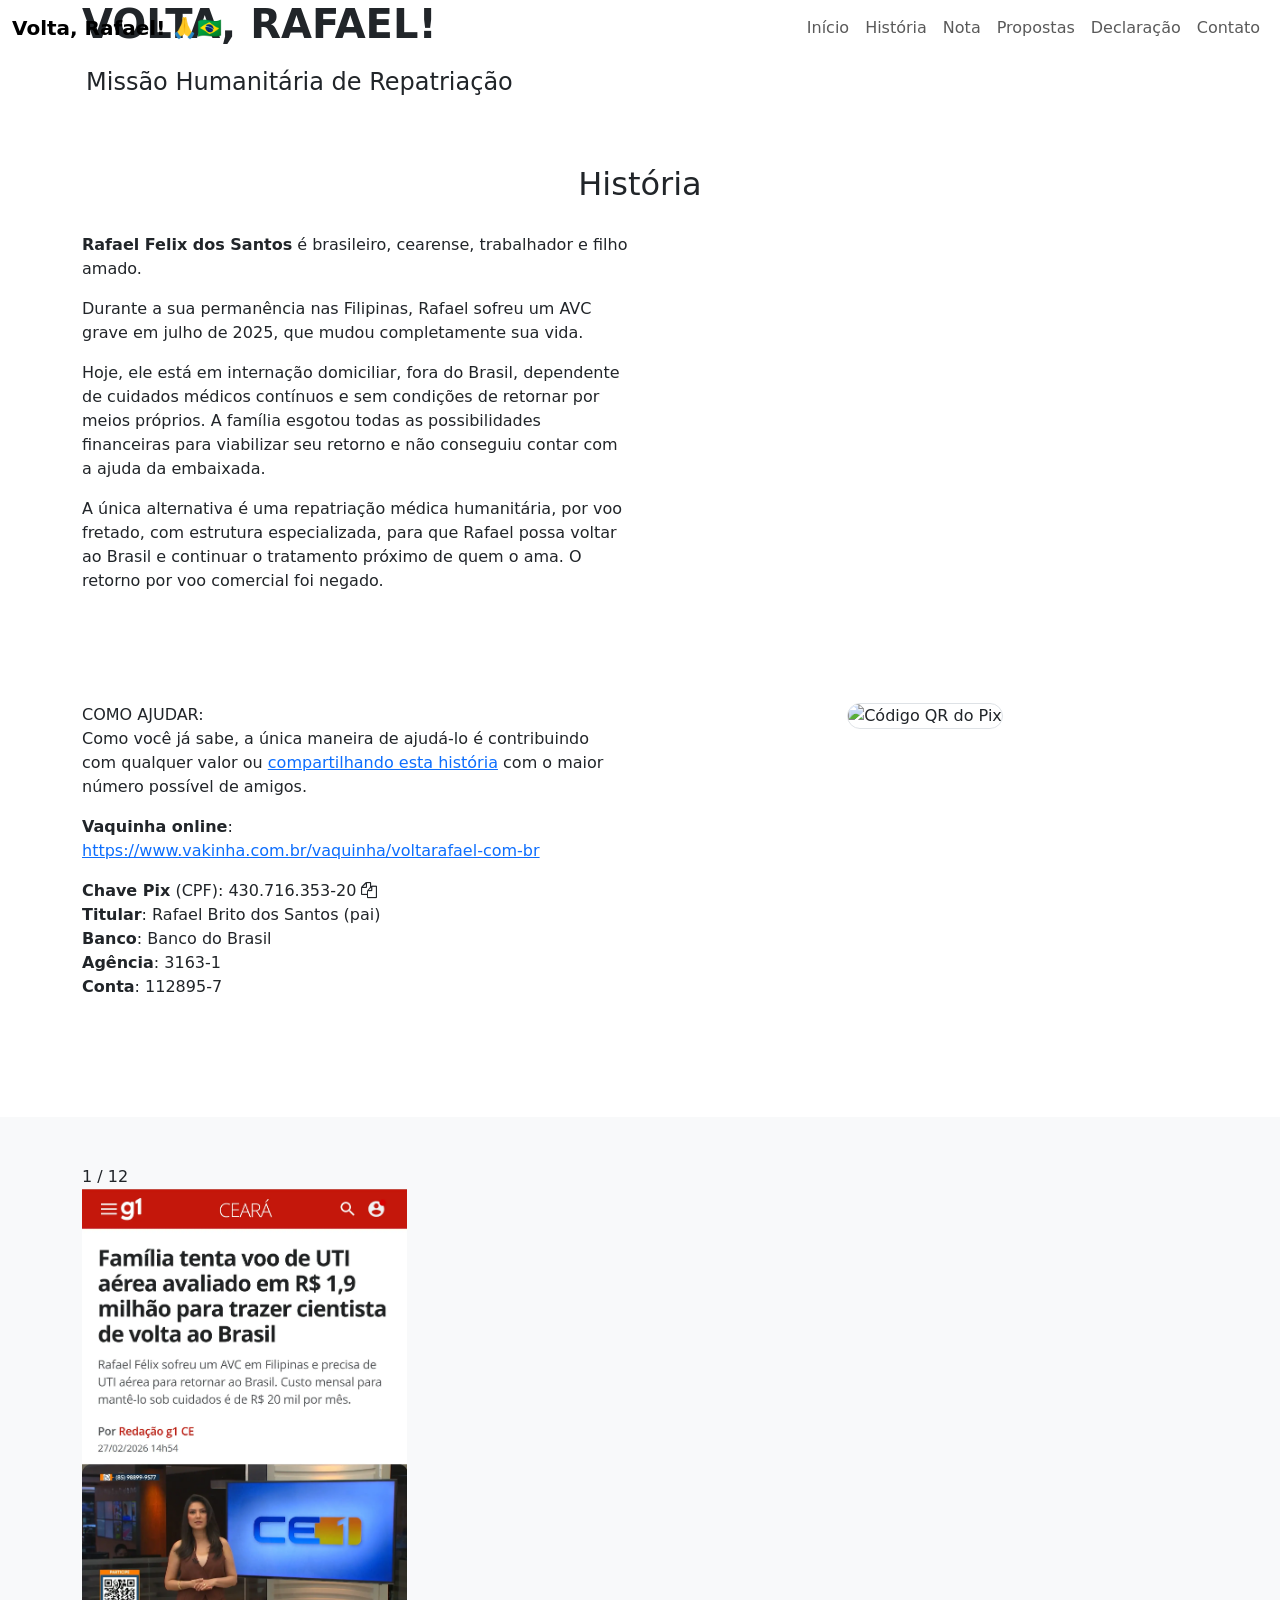
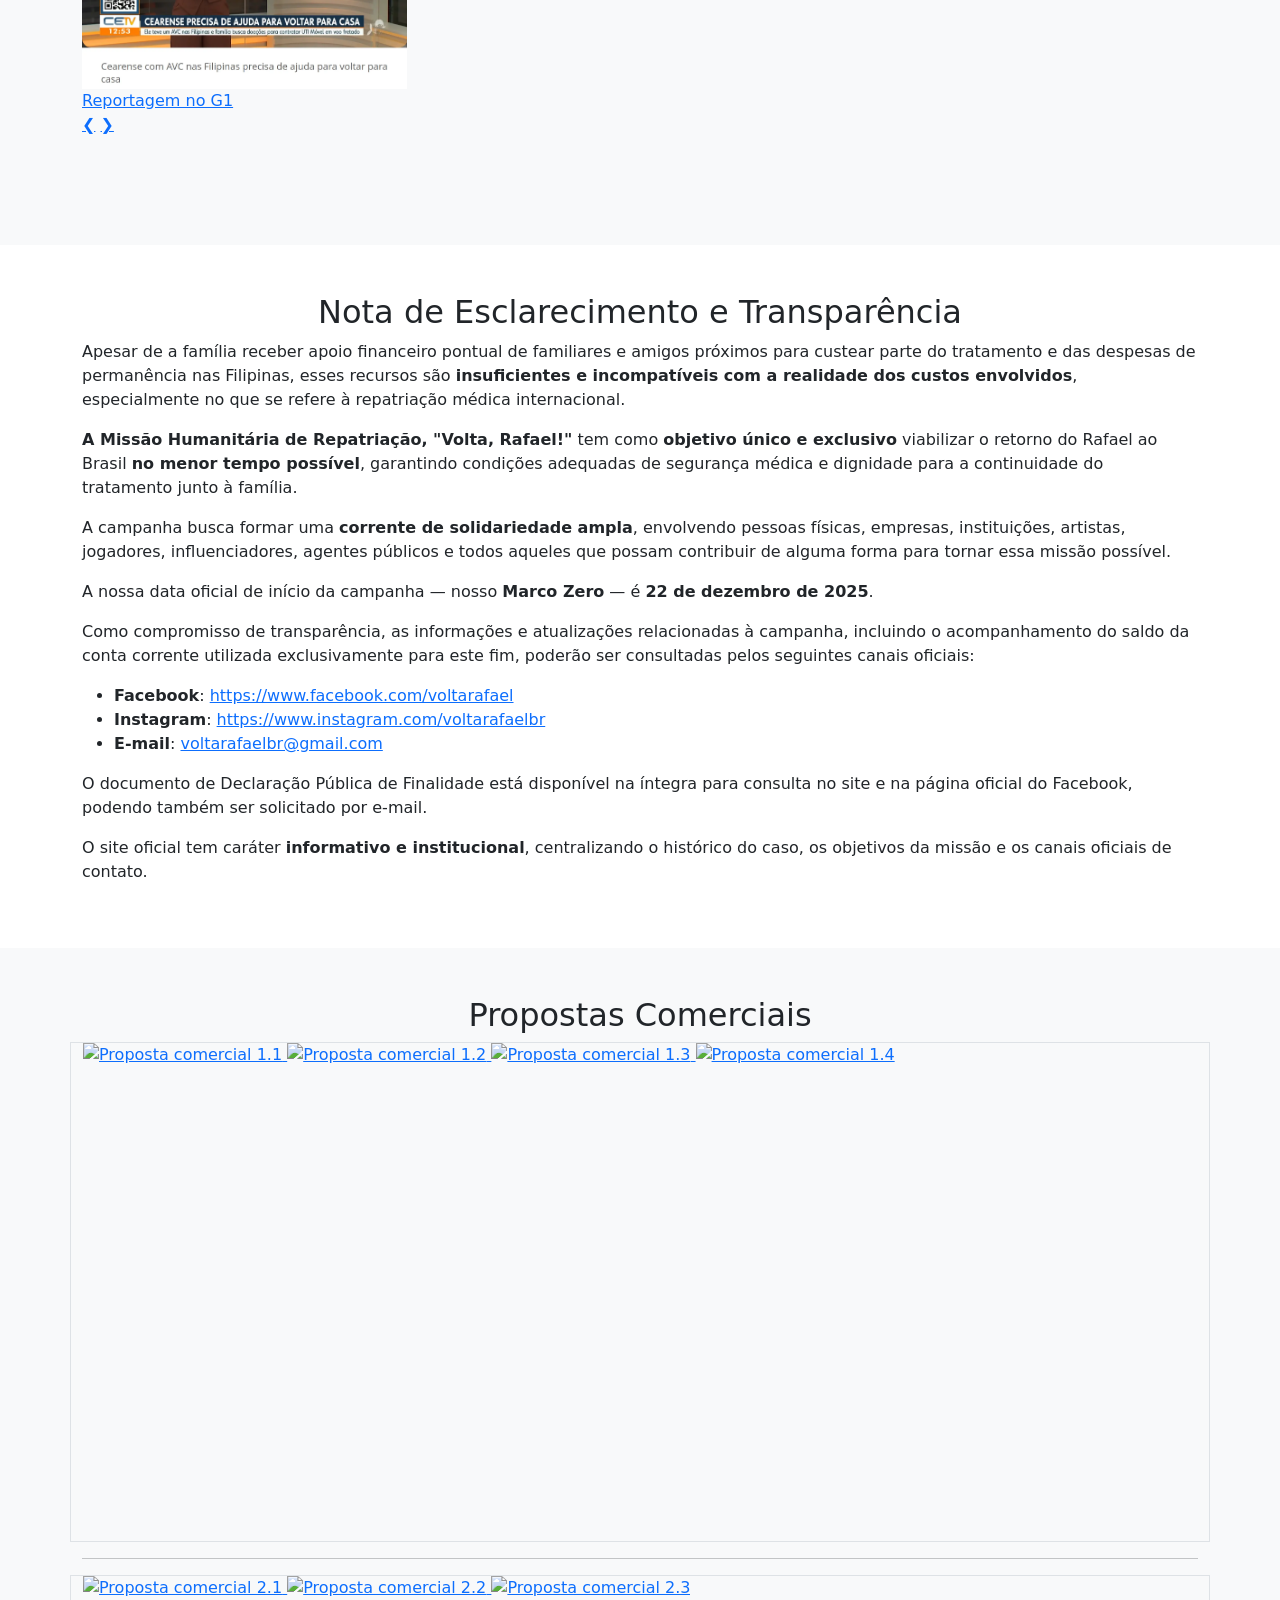
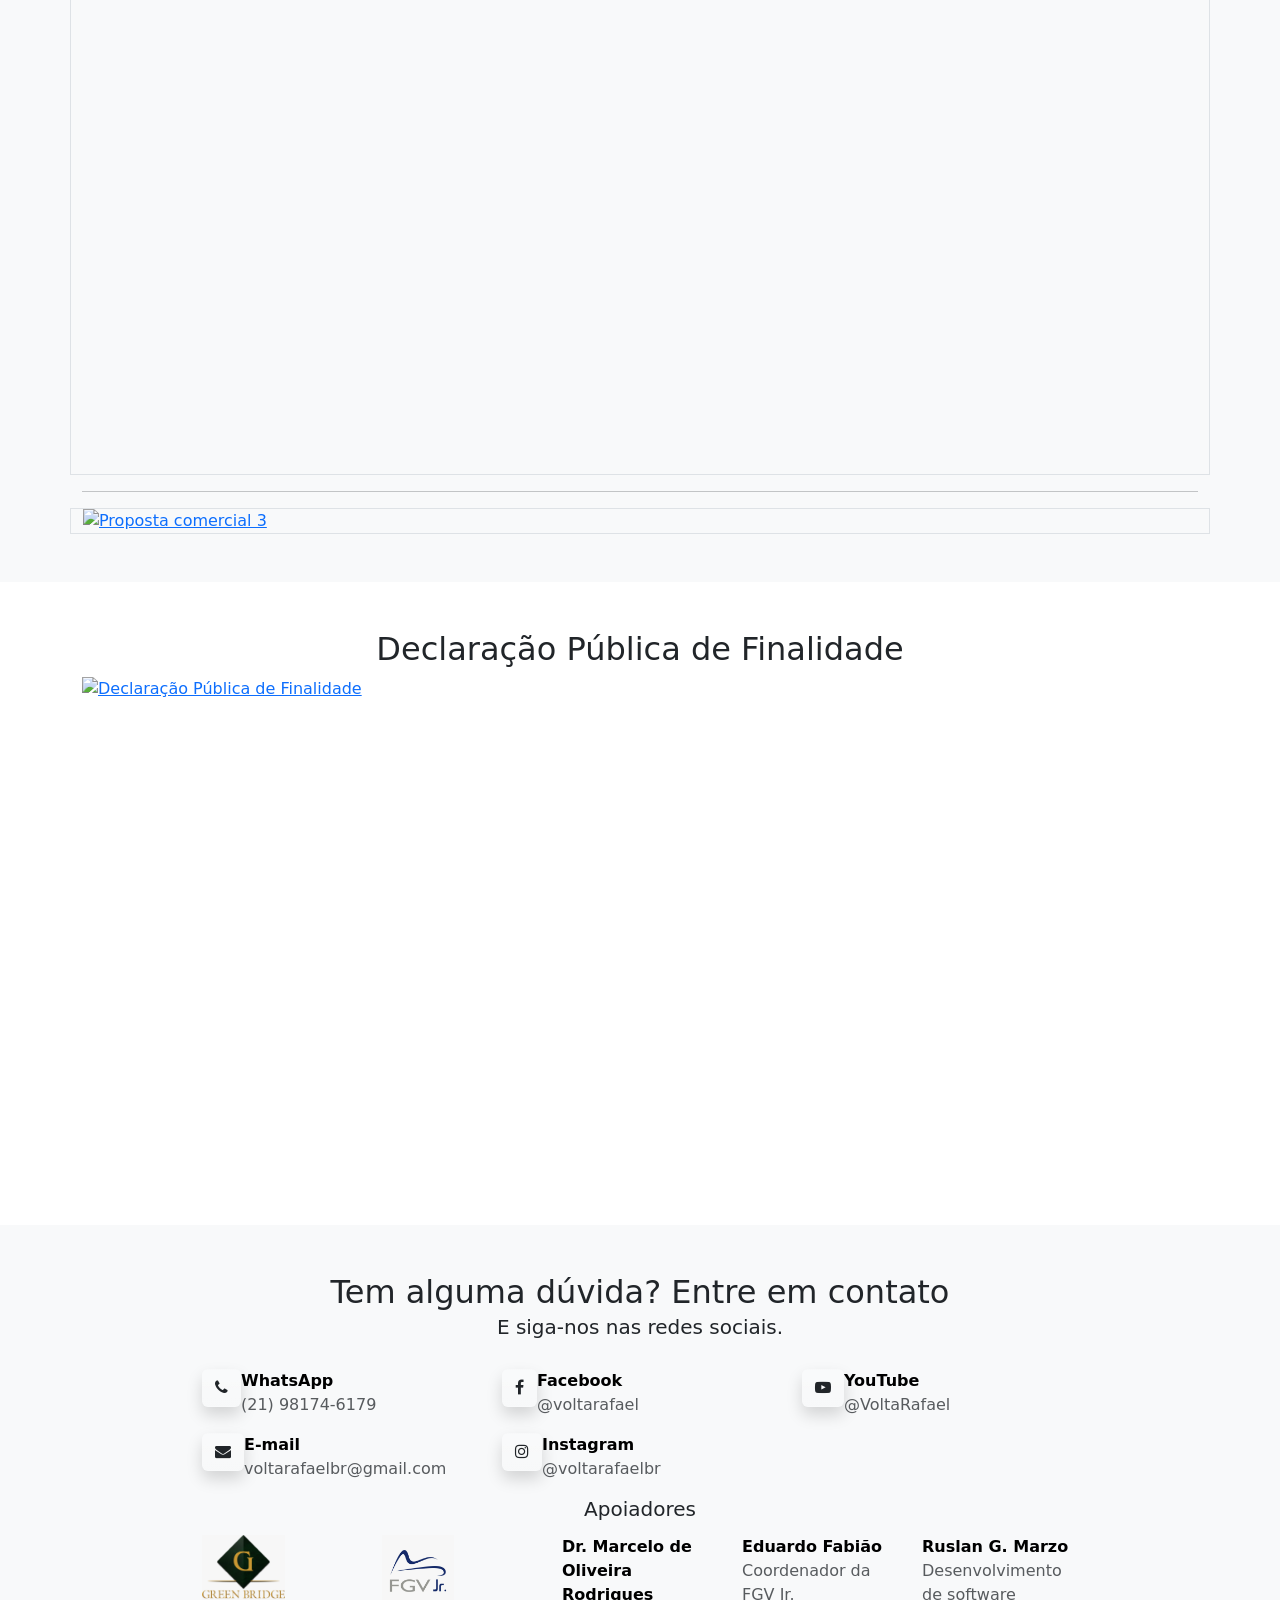
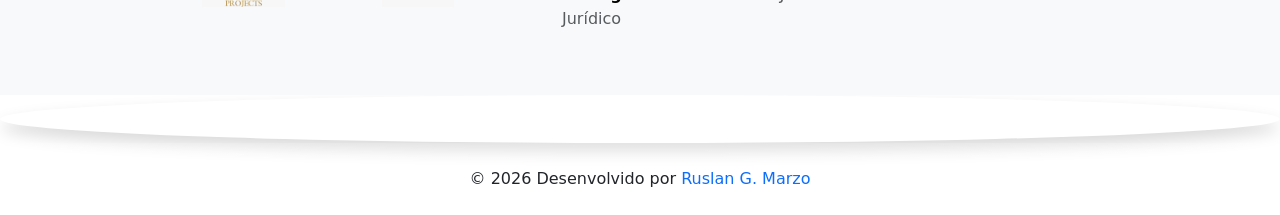
==== index.html @ 1d02b527 "atualizando informacoes da campanha" ====
<!DOCTYPE html>
<html lang="pt-BR">

<head>
  <meta charset="UTF-8">
  <meta name="viewport" content="width=device-width, initial-scale=1.0">
  <meta name="description"
    content="Volta, Rafael! Missão humanitária de repatriação.">
  <meta name="keywords" content="missão humanitária, repatriação">
  <meta name="author" content="Ruslan Guerra Marzo">
  <link rel="author" href="https://ruslanguerramarzo.web.app">
  <title>Volta, Rafael! - Missão humanitária de repatriação</title>
  <link rel="icon" type="image/x-icon" href="assets/logo.png">
  <!-- Bootstrap CSS -->
  <link href="https://cdn.jsdelivr.net/npm/bootstrap@5.3.3/dist/css/bootstrap.min.css" rel="stylesheet">
  <!-- Google Fonts: Montserrat, Poppins, Inter, Roboto -->
  <link href="https://fonts.googleapis.com/css2?family=Montserrat|Poppins|Inter|Roboto" rel="stylesheet">
  <!-- AOS for animations -->
  <link href="https://cdn.jsdelivr.net/npm/aos@2.3.4/dist/aos.css" rel="stylesheet">
  <link rel="stylesheet" href="https://cdnjs.cloudflare.com/ajax/libs/font-awesome/4.7.0/css/font-awesome.min.css">
  <link rel="preload" as="image" href="assets/hero.webp" media="(min-width: 601px)" fetchpriority="high">
  <link rel="preload" as="image" href="assets/hero-mobile.webp" media="(max-width: 600px)" fetchpriority="high">
  <link rel="stylesheet" href="assets/style.css?v=2">
</head>

<body>

  <header>
    <nav id="barraNavegacao" class="navbar navbar-expand-lg fixed-top">
      <div class="container-fluid">
        <a class="navbar-brand" href="#home">
          <b class="cor-amarelo"><span class="gradient-text-2">Volta</span>, <span class="cor-branco">Rafael</span>!</b> 🙏🇧🇷
        </a>
        <button class="navbar-toggler" type="button" data-bs-toggle="collapse" data-bs-target="#navbarNav"
          aria-controls="navbarNav" aria-expanded="false" aria-label="Toggle navigation"
          style="color: var(--azul);">
          <!-- <span class="navbar-toggler-icon"></span> -->
          <i class="fa fa-navicon" style="font-size: 30px;"></i>
        </button>
        <div class="collapse navbar-collapse justify-content-end" id="navbarNav">
          <ul class="navbar-nav">
            <li class="nav-item">
              <a class="nav-link" href="#home">Início</a>
            </li>
            <li class="nav-item">
              <a class="nav-link" href="#historia">História</a>
            </li>
            <li class="nav-item">
              <a class="nav-link" href="#nota">Nota</a>
            </li>
            <li class="nav-item">
              <a class="nav-link" href="#propostas">Propostas</a>
            </li>
            <li class="nav-item">
              <a class="nav-link" href="#declaracao">Declaração</a>
            </li>
            <li class="nav-item">
              <a class="nav-link" href="#contact">Contato</a>
            </li>
          </ul>
        </div>
      </div>
      <div id="divToast" class="toast position-fixed top-0" style="width:fit-content; margin:4rem 0 0 12px;">
        <div class="alert alert-success mb-0">
          <i class="fa fa-check-square-o"></i> <span id="successMessage">Informação copiada com sucesso!</span>
        </div>
      </div>
    </nav>
  </header>

  <main>
    <!-- Hero Section -->
    <section class="hero" id="home" data-aos="fade-in">
      <div class="hero-content">
        <div id="textoHero" class="container">
          <h1 class="text-uppercase mb-3 cor-amarelo" style="font-weight: 900;">
            <span class="gradient-text-2">Volta</span>, <span class="cor-branco">Rafael</span>!
          </h1>
          <h4 class="cor-cinza-claro mb-3 p-1" style="background-color: var(--azul);">Missão Humanitária de Repatriação</h4>
        </div>
      </div>
    </section>

    <!-- História Section -->
    <section class="py-5" id="historia" data-aos="fade-up">
      <div class="container">
        <h2 class="section-title text-center" style="margin-bottom: 30px;">História</h2>
        <div class="row">
          <div class="col-sm mb-4">
            <p><b>Rafael Felix dos Santos</b> é brasileiro, cearense, trabalhador e filho amado.</p>
            <p>Durante a sua permanência nas Filipinas, Rafael sofreu um AVC grave em julho de 2025, 
              que mudou completamente sua vida.</p>
            <p>Hoje, ele está em internação domiciliar, fora do Brasil, 
              dependente de cuidados médicos contínuos e sem condições de retornar por meios próprios. 
              A família esgotou todas as possibilidades financeiras para viabilizar seu retorno 
              e não conseguiu contar com a ajuda da embaixada.</p>
            <p>A única alternativa é uma repatriação médica humanitária, por voo fretado, com estrutura especializada, 
              para que Rafael possa voltar ao Brasil e continuar o tratamento próximo de quem o ama. 
              O retorno por voo comercial foi negado.</p>
            <p>
              <a href="historico.html" class="btn btn-primary" style="border-color: var(--azul); background-color: var(--azul);">
                <i class="fa fa-search"></i> Saiba mais
              </a>
            </p>
          </div>
          <div class="col-sm">
            <iframe src="https://www.youtube.com/embed/eMkDxVP5v5c?si=ek91wP_j1HfM4G-W" 
              style="width: 100%; max-width: 560px;" height="315"
              title="YouTube video player" frameborder="0" 
              allow="accelerometer; autoplay; clipboard-write; encrypted-media; gyroscope; picture-in-picture; web-share" 
              referrerpolicy="strict-origin-when-cross-origin" allowfullscreen>
            </iframe>
          </div>
        </div>
        <div class="row mt-3">
          <div class="col-sm">
            <span class="text-uppercase subtitulo-secao">Como ajudar:</span>
            <p>Como você já sabe, a única maneira de ajudá-lo é contribuindo com qualquer valor ou
              <a href="assets/Cartao_interativo_Volta_Rafael.pdf" target="_blank" title="Ver cartão interativo da campanha">
                compartilhando esta história</a> com o maior número possível de amigos.
            </p>
            <p><b>Vaquinha online</b>: <a href="https://www.vakinha.com.br/vaquinha/voltarafael-com-br">https://www.vakinha.com.br/vaquinha/voltarafael-com-br</a></p>
            <p><b>Chave Pix</b> (CPF): <span>430.716.353-20 
                <i class="fa fa-copy" title="Copiar chave Pix (CPF)" onclick="copyPixKey()" 
                  style="cursor:pointer; color:var(--azul);"></i></span><br>
              <b>Titular</b>: Rafael Brito dos Santos (pai)<br>
              <b>Banco</b>: Banco do Brasil<br>
              <b>Agência</b>: 3163-1<br>
              <b>Conta</b>: 112895-7</p>
            <p>
              <button type="button" class="btn btn-primary" style="border-color:var(--azul); background-color:var(--azul);" 
                onclick="copyPixCode()">
                <i class="fa fa-copy"></i> Copiar código Pix
              </button>
            </p>
          </div>
          <div class="col-sm" style="text-align: center;">
            <img src="assets/qr-code-pix.jpeg" alt="Código QR do Pix" class="border rounded-5" style="max-width: 300px;" loading="lazy">
          </div>
        </div>
      </div>
    </section>

    <!-- Galeria Section -->
    <section class="py-5 bg-light" id="galeria" data-aos="fade-up">
      <div class="container">
        <!-- <h2 class="section-title text-center">Galeria</h2> -->
        <div class="row">
          <!-- Slideshow container -->
          <div class="slideshow-container">

            <!-- Images with number and caption text -->
            <div class="mySlides">
              <div class="numbertext">1 / 12</div>
              <div class="slideContent">
                <a href="https://g1.globo.com/ce/ceara/noticia/2026/02/27/familia-tenta-voo-de-uti-aerea-avaliado-em-r-19-milhao-para-trazer-jovem-cientista-de-volta-ao-brasil.ghtml"
                  target="_blank" title="Ver a notícia">
                  <img src="assets/reportagem_g1.globo.com_2026-02-27.webp" alt="Rafael com papagaio" style="height: 500px" loading="lazy">
                </a>
              </div>
              <div class="text">
                <a href="https://g1.globo.com/ce/ceara/noticia/2026/02/27/familia-tenta-voo-de-uti-aerea-avaliado-em-r-19-milhao-para-trazer-jovem-cientista-de-volta-ao-brasil.ghtml"
                  target="_blank" title="Ver a notícia">Reportagem no G1</a>
              </div>
            </div>

            <div class="mySlides">
              <div class="numbertext">2 / 12</div>
              <div class="slideContent">
                <a href="https://g1.globo.com/ce/ceara/noticia/2026/02/28/familia-gasta-mais-de-r-20-mil-por-mes-para-manter-brasileiro-internado-nas-filipinas-apos-avc.ghtml"
                  target="_blank" title="Ver a notícia">
                  <img src="assets/reportagem_g1.globo.com_2026-02-28.webp" alt="Rafael com papagaio" style="height: 500px" loading="lazy">
                </a>
              </div>
              <div class="text">
                <a href="https://g1.globo.com/ce/ceara/noticia/2026/02/28/familia-gasta-mais-de-r-20-mil-por-mes-para-manter-brasileiro-internado-nas-filipinas-apos-avc.ghtml"
                  target="_blank" title="Ver a notícia">Reportagem no G1</a>
              </div>
            </div>

            <div class="mySlides">
              <div class="numbertext">3 / 12</div>
              <div class="slideContent">
                <iframe src="https://www.youtube.com/embed/FbNi6y2kidc?si=JXbI4zAT5Zf0ZT_5" 
                  style="width: 100%; max-width: 560px;" height="500"
                  title="YouTube video player" frameborder="0" 
                  allow="accelerometer; autoplay; clipboard-write; encrypted-media; gyroscope; picture-in-picture; web-share" 
                  referrerpolicy="strict-origin-when-cross-origin" allowfullscreen>
                </iframe>
              </div>
              <div class="text">A Ponte de Volta - Missão de Fé</div>
            </div>

            <div class="mySlides">
              <div class="numbertext">4 / 12</div>
              <div class="slideContent">
                <img src="assets/rafael-com-papagaio.webp" alt="Rafael com papagaio" style="height: 500px" loading="lazy">
              </div>
              <div class="text">Rafael sempre soube viver</div>
            </div>

            <div class="mySlides">
              <div class="numbertext">5 / 12</div>
              <div class="slideContent">
                <img src="assets/rafael-com-noiva.webp" alt="Rafael com noiva" style="height: 500px" loading="lazy">
              </div>
              <div class="text">Aprender a viver é um caminho.<br>Ter amigos é o que dá sentido a ele</div>
            </div>

            <div class="mySlides">
              <div class="numbertext">6 / 12</div>
              <div class="slideContent">
                <img src="assets/rafael-sorrindo.webp" alt="Rafael sorrindo" style="height: 500px" loading="lazy">
              </div>
              <div class="text">A alegria fazia parte do dia a dia</div>
            </div>

            <div class="mySlides">
              <div class="numbertext">7 / 12</div>
              <div class="slideContent">
                <img src="assets/ultima-mensagem-familia.webp" alt="Conversa de WhatsApp" style="height: 500px" loading="lazy">
              </div>
              <div class="text">Antes de tudo, Rafael sempre foi amor<br>(Últimas mensagens para a família)</div>
            </div>

            <div class="mySlides">
              <div class="numbertext">8 / 12</div>
              <div class="slideContent">
                <img src="assets/rafael-e-esposa-no-hospital.webp" alt="Rafael e esposa no hospital" style="height: 500px" loading="lazy">
              </div>
              <div class="text">Em julho de 2025 a vida mudou de repente</div>
            </div>

            <div class="mySlides">
              <div class="numbertext">9 / 12</div>
              <div class="slideContent">
                <img src="assets/rafael-intubado.webp" alt="Rafael intubado" style="height: 500px" loading="lazy">
              </div>
              <div class="text">Rafael sofreu um AVC grave nas Filipinas</div>
            </div>

            <div class="mySlides">
              <div class="numbertext">10 / 12</div>
              <div class="slideContent">
                <img src="assets/rafael-no-hospital.webp" alt="Rafael no hospital" style="height: 500px" loading="lazy">
              </div>
              <div class="text">Ele precisa voltar para casa para continuar lutando</div>
            </div>

            <div class="mySlides">
              <div class="numbertext">11 / 12</div>
              <div class="slideContent">
                <img src="assets/rafael-acordado.webp" alt="Rafael acordado" style="height: 500px" loading="lazy">
              </div>
              <div class="text">Toda ajuda é um passo de volta ao Brasil</div>
            </div>

            <div class="mySlides">
              <div class="numbertext">12 / 12</div>
              <div class="slideContent">
                <iframe src="https://www.youtube.com/embed/Q1S2xw-Y7Cs?si=VFLmChaE0Hxf6eSw" 
                  style="width: 100%; max-width: 560px;" height="500"
                  title="YouTube video player" frameborder="0" 
                  allow="accelerometer; autoplay; clipboard-write; encrypted-media; gyroscope; picture-in-picture; web-share" 
                  referrerpolicy="strict-origin-when-cross-origin" allowfullscreen>
                </iframe>
              </div>
              <div class="text">Primeiras reações depois do AVC</div>
            </div>

            <!-- Next and previous buttons -->
            <a class="prev" onclick="plusSlides(-1)">&#10094;</a>
            <a class="next" onclick="plusSlides(1)">&#10095;</a>
          </div>
          <br>

          <!-- The dots/circles -->
          <div id="divDots" style="text-align:center; margin-top:60px">
            <span class="dot" onclick="currentSlide(1)"></span>
            <span class="dot" onclick="currentSlide(2)"></span>
            <span class="dot" onclick="currentSlide(3)"></span>
            <span class="dot" onclick="currentSlide(4)"></span>
            <span class="dot" onclick="currentSlide(5)"></span>
            <span class="dot" onclick="currentSlide(6)"></span>
            <span class="dot" onclick="currentSlide(7)"></span>
            <span class="dot" onclick="currentSlide(8)"></span>
            <span class="dot" onclick="currentSlide(9)"></span>
            <span class="dot" onclick="currentSlide(10)"></span>
            <span class="dot" onclick="currentSlide(11)"></span>
            <span class="dot" onclick="currentSlide(12)"></span>
          </div>
        </div>
      </div>
    </section>

    <!-- Nota Section -->
    <section class="py-5" id="nota" data-aos="fade-up">
      <div class="container">
        <h2 class="section-title text-center">Nota de Esclarecimento e Transparência</h2>
        <p>Apesar de a família receber apoio financeiro pontual de familiares e amigos próximos para custear parte do tratamento 
          e das despesas de permanência nas Filipinas, esses recursos são <b>insuficientes e incompatíveis 
          com a realidade dos custos envolvidos</b>, especialmente no que se refere à repatriação médica internacional.</p>
        <p><b>A Missão Humanitária de Repatriação, "Volta, Rafael!"</b> tem como <b>objetivo único e exclusivo</b> 
          viabilizar o retorno do Rafael ao Brasil <b>no menor tempo possível</b>, garantindo condições adequadas 
          de segurança médica e dignidade para a continuidade do tratamento junto à família.</p>
        <p>A campanha busca formar uma <b>corrente de solidariedade ampla</b>, envolvendo pessoas físicas, empresas, instituições, 
          artistas, jogadores, influenciadores, agentes públicos e todos aqueles que possam contribuir de alguma forma 
          para tornar essa missão possível.</p>
        <p>A nossa data oficial de início da campanha — nosso <b>Marco Zero</b> — é <b>22 de dezembro de 2025</b>.</p>
        <p>Como compromisso de transparência, as informações e atualizações relacionadas à campanha, 
          incluindo o acompanhamento do saldo da conta corrente utilizada exclusivamente para este fim, 
          poderão ser consultadas pelos seguintes canais oficiais:</p>
        <ul>
          <li><b>Facebook</b>: <a href="https://www.facebook.com/voltarafael">https://www.facebook.com/voltarafael</a></li>
          <li><b>Instagram</b>: <a href="https://www.instagram.com/voltarafaelbr">https://www.instagram.com/voltarafaelbr</a></li>
          <li><b>E-mail</b>: <a href="mailto:voltarafaelbr@gmail.com">voltarafaelbr@gmail.com</a></li>
        </ul>
        <p>O documento de Declaração Pública de Finalidade está disponível na íntegra para consulta no site 
          e na página oficial do Facebook, podendo também ser solicitado por e-mail.</p>
        <p>O site oficial tem caráter <b>informativo e institucional</b>, centralizando o histórico do caso, 
          os objetivos da missão e os canais oficiais de contato.</p>
      </div>
    </section>

    <!-- Propostas Section -->
    <section class="py-5 bg-light" id="propostas" data-aos="fade-up">
      <div class="container">
        <h2 class="section-title text-center">Propostas Comerciais</h2>
        <div class="row overflow-y-auto border" style="height: 500px;">
          <a href="assets/Proposta_COMERCIAL_Air ambulance_from_Cebu_City_Philippines_to_Fortaleza_Brazil.pdf" target="_blank" title="Clique para ver o PDF do documento original">
            <img src="assets/proposta1-0.webp" alt="Proposta comercial 1.1" class="w-100" loading="lazy">
            <img src="assets/proposta1-1.webp" alt="Proposta comercial 1.2" class="w-100" loading="lazy">
            <img src="assets/proposta1-2.webp" alt="Proposta comercial 1.3" class="w-100" loading="lazy">
            <img src="assets/proposta1-3.webp" alt="Proposta comercial 1.4" class="w-100" loading="lazy">
          </a>
        </div>
        <hr>
        <div class="row overflow-y-auto border" style="height: 500px;">
          <a href="assets/Proposta_Comercial_125065 _ Brasil_Vida.pdf" target="_blank" title="Clique para ver o PDF do documento original">
            <img src="assets/proposta2-0.webp" alt="Proposta comercial 2.1" class="w-100" loading="lazy">
            <img src="assets/proposta2-1.webp" alt="Proposta comercial 2.2" class="w-100" loading="lazy">
            <img src="assets/proposta2-2.webp" alt="Proposta comercial 2.3" class="w-100" loading="lazy">
          </a>
        </div>
        <hr>
        <div class="row overflow-y-auto border" style="max-height: 500px;">
          <a href="assets/negativa-de-voo-comercial.webp" target="_blank" title="Clique para expandir a imagem">
            <img src="assets/negativa-de-voo-comercial.webp" alt="Proposta comercial 3" class="w-100" loading="lazy">
          </a>
        </div>
      </div>
    </section>

    <!-- Declaração Section -->
    <section class="py-5" id="declaracao" data-aos="fade-up">
      <div class="container">
        <h2 class="section-title text-center">Declaração Pública de Finalidade</h2>
        <div class="overflow-y-auto" style="height: 500px;">
          <a href="assets/declaracao-publica-de-finalidade.pdf" target="_blank" title="Clique para ver o PDF do documento original">
            <img src="assets/declaracao.webp" alt="Declaração Pública de Finalidade" class="w-100" loading="lazy">
          </a>
        </div>
      </div>
    </section>

    <!-- Contato Section -->
    <section class="py-5 bg-light" id="contact" data-aos="fade-up">
      <div class="container">
        <div class="text-center">
          <h2 class="section-title mb-1">Tem alguma dúvida? Entre em contato</h2>
          <h5 style="margin-bottom: 30px;">E siga-nos nas redes sociais.</h5>
        </div>

        <div class="row mx-auto" style="max-width: 900px;">
          <div class="col-sm mb-3">
            <div>
              <div class="div-contato">
                <a href="https://wa.me/5521981746179" target="_blank" class="text-decoration-none" title="WhatsApp">
                  <div class="d-flex">
                    <div>
                      <button type="button" class="btn btn-contato bg-gradient shadow">
                        <i class="fa fa-phone"></i>
                      </button>
                    </div>
                    <div>
                      <b class="text-black">WhatsApp</b>
                      <p class="text-muted">(21) 98174-6179</p>
                    </div>
                  </div>
                </a>
              </div>

              <div class="div-contato">
                <a href="mailto:voltarafaelbr@gmail.com" class="text-muted text-decoration-none" title="E-mail">
                  <div class="d-flex">
                    <div>
                      <button type="button" class="btn btn-contato bg-gradient shadow">
                        <i class="fa fa-envelope"></i>
                      </button>
                    </div>
                    <div>
                      <b class="text-black">E-mail</b>
                      <div>voltarafaelbr@gmail.com</div>
                    </div>
                  </div>
                </a>
              </div>
            </div>
          </div>
          <div class="col-sm">
            <div>
              <div class="div-contato">
                <a href="https://www.facebook.com/voltarafael" target="_blank" class="text-decoration-none" title="Facebook">
                  <div class="d-flex">
                    <div>
                      <button type="button" class="btn btn-contato bg-gradient shadow">
                        <i class="fa fa-facebook"></i>
                      </button>
                    </div>
                    <div>
                      <b class="text-black">Facebook</b>
                      <p class="text-muted">@voltarafael</p>
                    </div>
                  </div>
                </a>
              </div>

              <div class="div-contato">
                <a href="https://www.instagram.com/voltarafaelbr" target="_blank" class="text-decoration-none" title="Instagram">
                  <div class="d-flex">
                    <div>
                      <button type="button" class="btn btn-contato bg-gradient shadow">
                        <i class="fa fa-instagram"></i>
                      </button>
                    </div>
                    <div>
                      <b class="text-black">Instagram</b>
                      <p class="text-muted">@voltarafaelbr</p>
                    </div>
                  </div>
                </a>
              </div>
            </div>
          </div>
          <div class="col-sm">
            <div>
              <div class="div-contato">
                <a href="https://www.youtube.com/@VoltaRafael" target="_blank" class="text-decoration-none" title="YouTube">
                  <div class="d-flex">
                    <div>
                      <button type="button" class="btn btn-contato bg-gradient shadow">
                        <i class="fa fa-youtube-play"></i>
                      </button>
                    </div>
                    <div>
                      <b class="text-black">YouTube</b>
                      <p class="text-muted">@VoltaRafael</p>
                    </div>
                  </div>
                </a>
              </div>
            </div>
          </div>
        </div>

        <div class="text-center">
          <h5 style="margin-bottom: 14px;">Apoiadores</h5>
        </div>

        <div class="row mx-auto" style="max-width: 900px;">
          <div class="col-sm">
            <a href="mailto:falcao@greenbridgeprojects.com" class="text-decoration-none" title="Green Bridge Projects">
              <div class="mb-3">
                <img src="assets/logo-gbp-oficial.webp" alt="Logo GBP" height="72" loading="lazy">
              </div>
            </a>
          </div>
          <div class="col-sm">
            <a href="https://fgvjr.com" target="_blank" class="text-decoration-none" title="FGV Jr. Consultoria e Finanças">
              <div class="mb-3">
                <img src="assets/logo-fgv-jr.webp" alt="Logo FGV Jr." height="72" loading="lazy">
              </div>
            </a>
          </div>
          <div class="col-sm">
            <a href="https://www.instagram.com/or.assessoriajuridica" target="_blank" class="text-decoration-none" title="Instagram">
              <div>
                <b class="text-black">Dr. Marcelo de Oliveira Rodrigues</b>
                <p class="text-muted">Jurídico</p>
              </div>
            </a>
          </div>
          <div class="col-sm">
            <a href="https://wa.me/5524988374122" target="_blank" class="text-decoration-none" title="WhatsApp">
              <div>
                <b class="text-black">Eduardo Fabião</b>
                <p class="text-muted">Coordenador da<br>FGV Jr.</p>
              </div>
            </a>
          </div>
          <div class="col-sm">
            <a href="https://ruslanguerramarzo.web.app" target="_blank" class="text-decoration-none" title="Site">
              <div>
                <b class="text-black">Ruslan G. Marzo</b>
                <p class="text-muted">Desenvolvimento<br>de software</p>
              </div>
            </a>
          </div>
        </div>
      </div>
    </section>

    <div id="btnWhatsApp" class="rounded-circle shadow d-flex align-items-center justify-content-center"
      title="Entre em Contato">
      <a href="https://wa.me/5521981746179" target="_blank" class="text-decoration-none" title="WhatsApp">
        <i class="fa fa-whatsapp" style="font-size: 3rem; color: white;"></i>
      </a>
    </div>
  </main>

  <!-- Footer -->
  <footer class="py-4 text-center bg-gradient">
    <div>&copy; <span id="anoAtual">2025</span> Desenvolvido por <a href="https://ruslanguerramarzo.web.app" class="text-decoration-none">Ruslan G. Marzo</a></div>
  </footer>

  <!-- Bootstrap JS -->
  <script src="https://cdn.jsdelivr.net/npm/bootstrap@5.3.3/dist/js/bootstrap.bundle.min.js"></script>
  <!-- AOS JS -->
  <script src="https://cdn.jsdelivr.net/npm/aos@2.3.4/dist/aos.js"></script>
  <script src="assets/script.js?v=2"></script>
  <script>
    AOS.init({
      duration: 1200,
    });

    let slideIndex = 1;
    showSlides(slideIndex);

    // Next/previous controls
    function plusSlides(n) {
      showSlides(slideIndex += n);
    }

    // Thumbnail image controls
    function currentSlide(n) {
      showSlides(slideIndex = n);
    }

    // Manual Slideshow
    function showSlides(n) {
      let i;
      let slides = document.getElementsByClassName("mySlides");
      let dots = document.getElementsByClassName("dot");
      if (n > slides.length) {slideIndex = 1}
      if (n < 1) {slideIndex = slides.length}
      for (i = 0; i < slides.length; i++) {
        slides[i].style.display = "none";
      }
      for (i = 0; i < dots.length; i++) {
        dots[i].className = dots[i].className.replace(" active", "");
      }
      slides[slideIndex-1].style.display = "block";
      dots[slideIndex-1].className += " active";
    }
  </script>
</body>

</html>
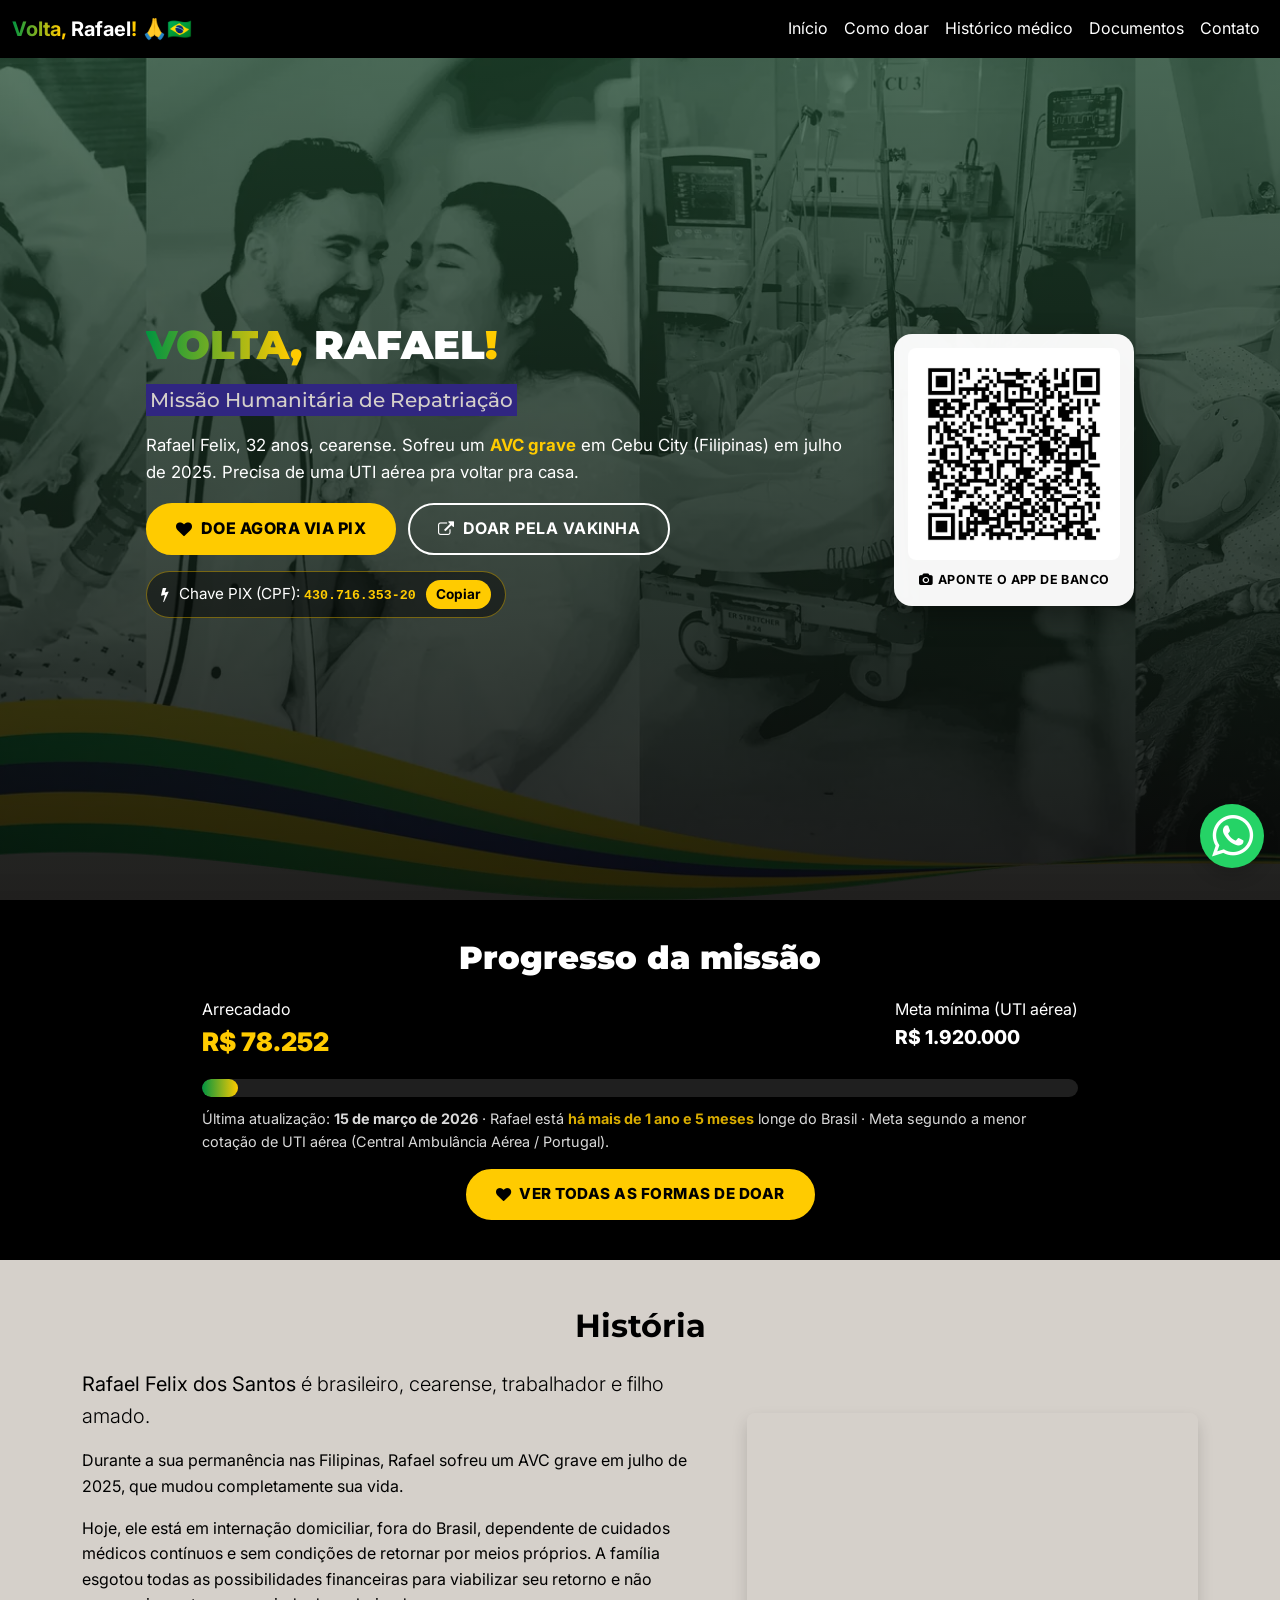
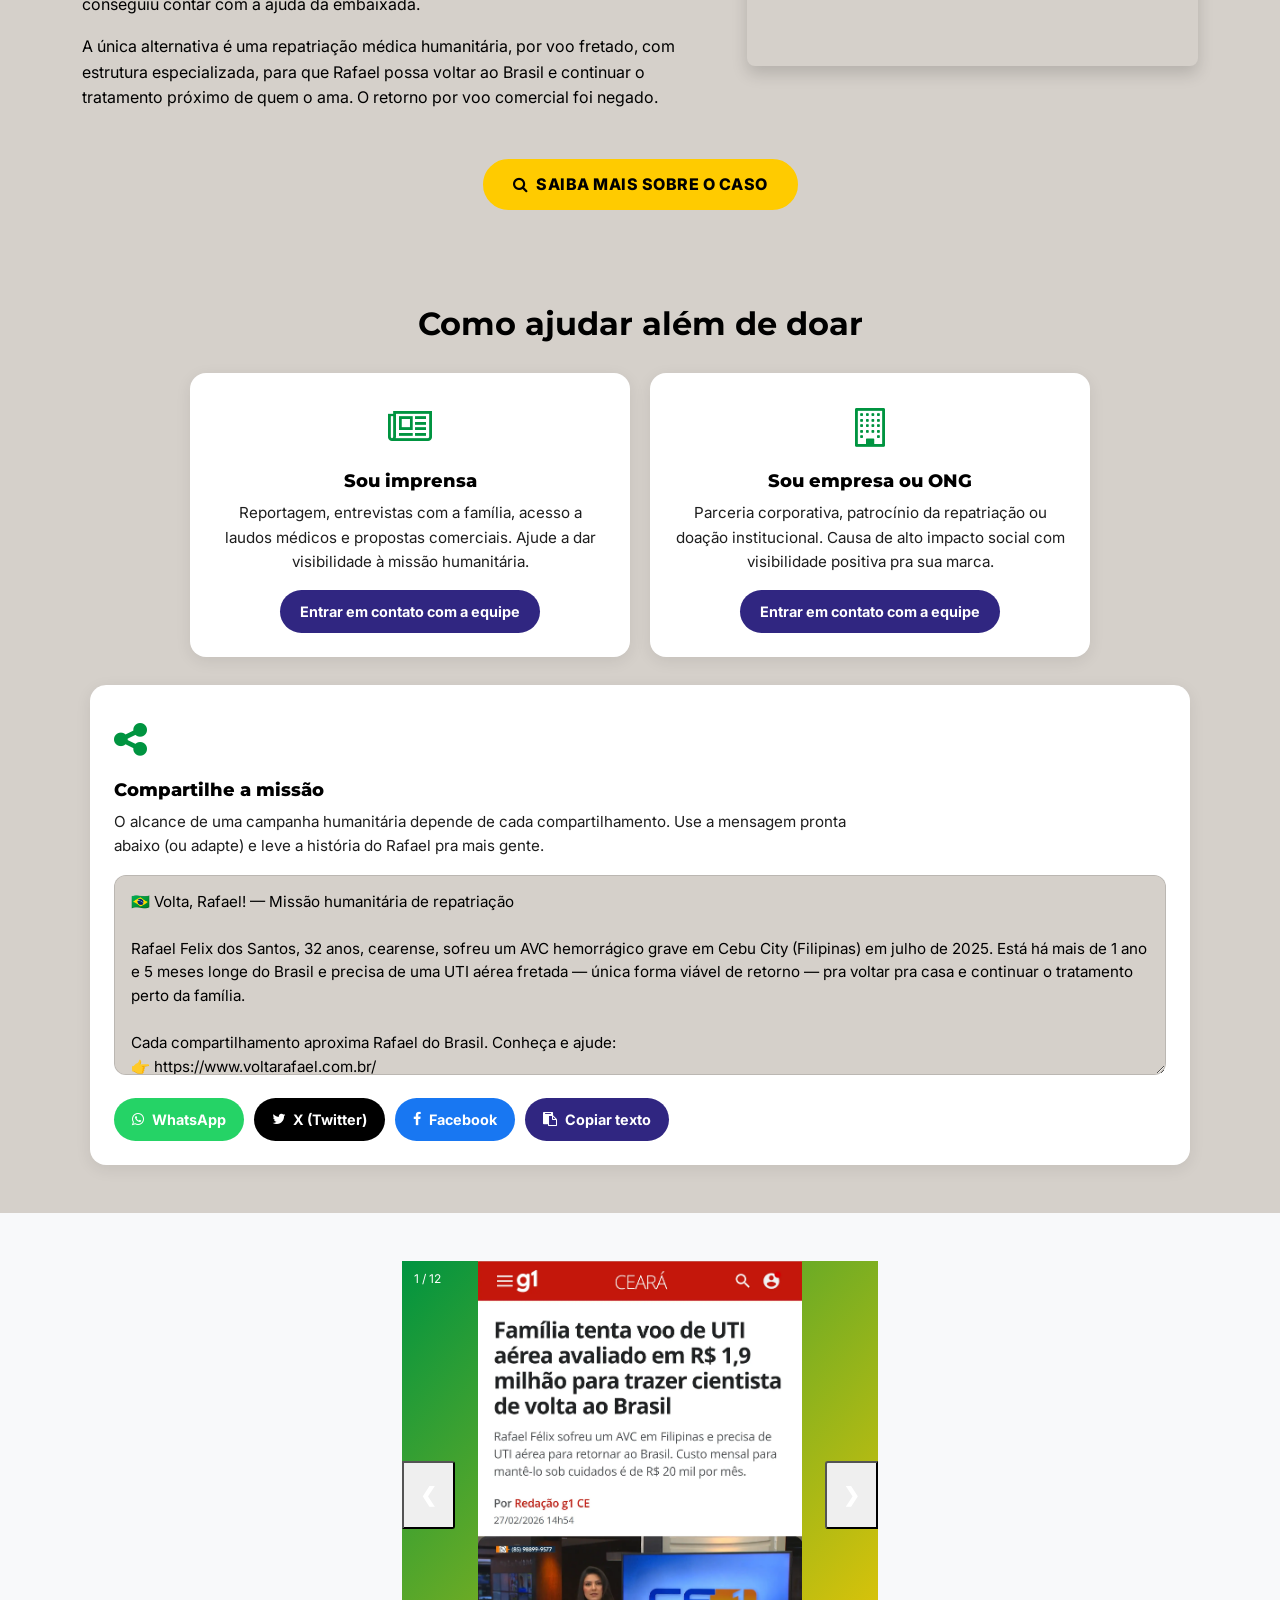
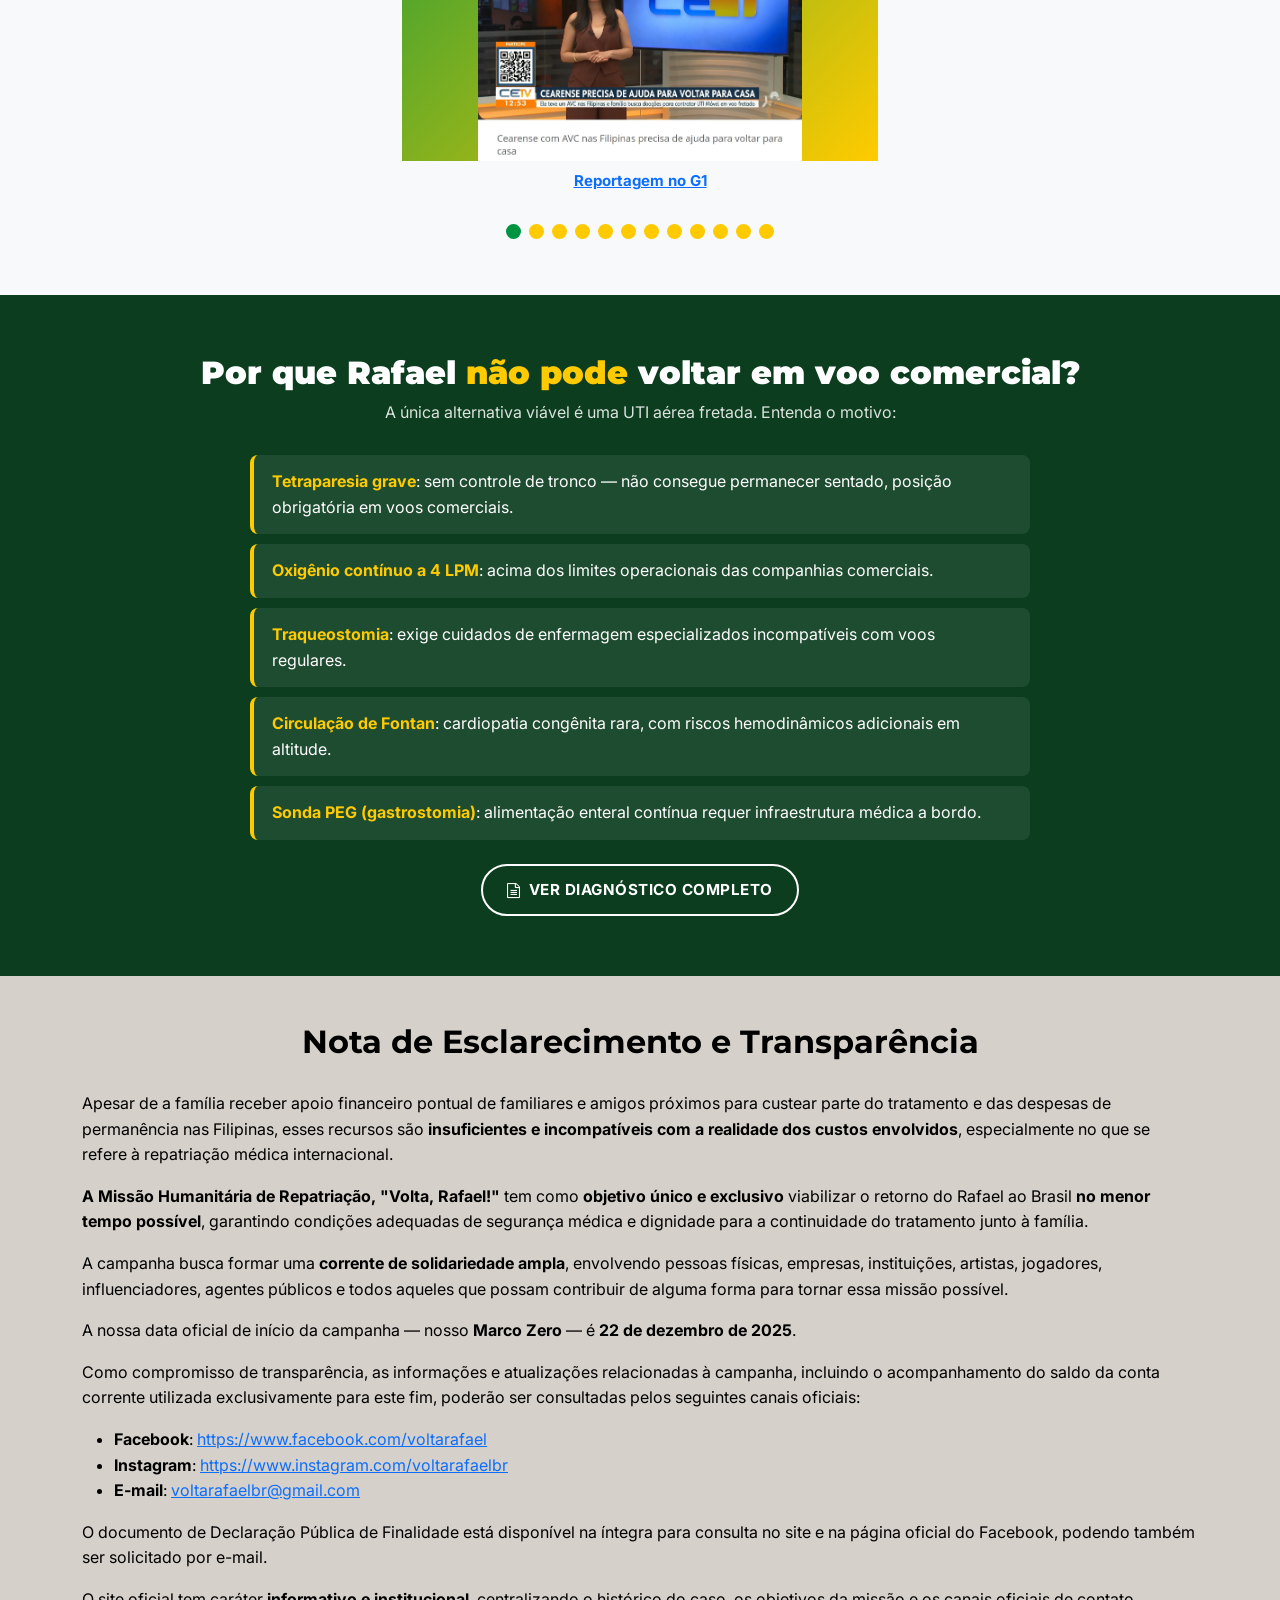
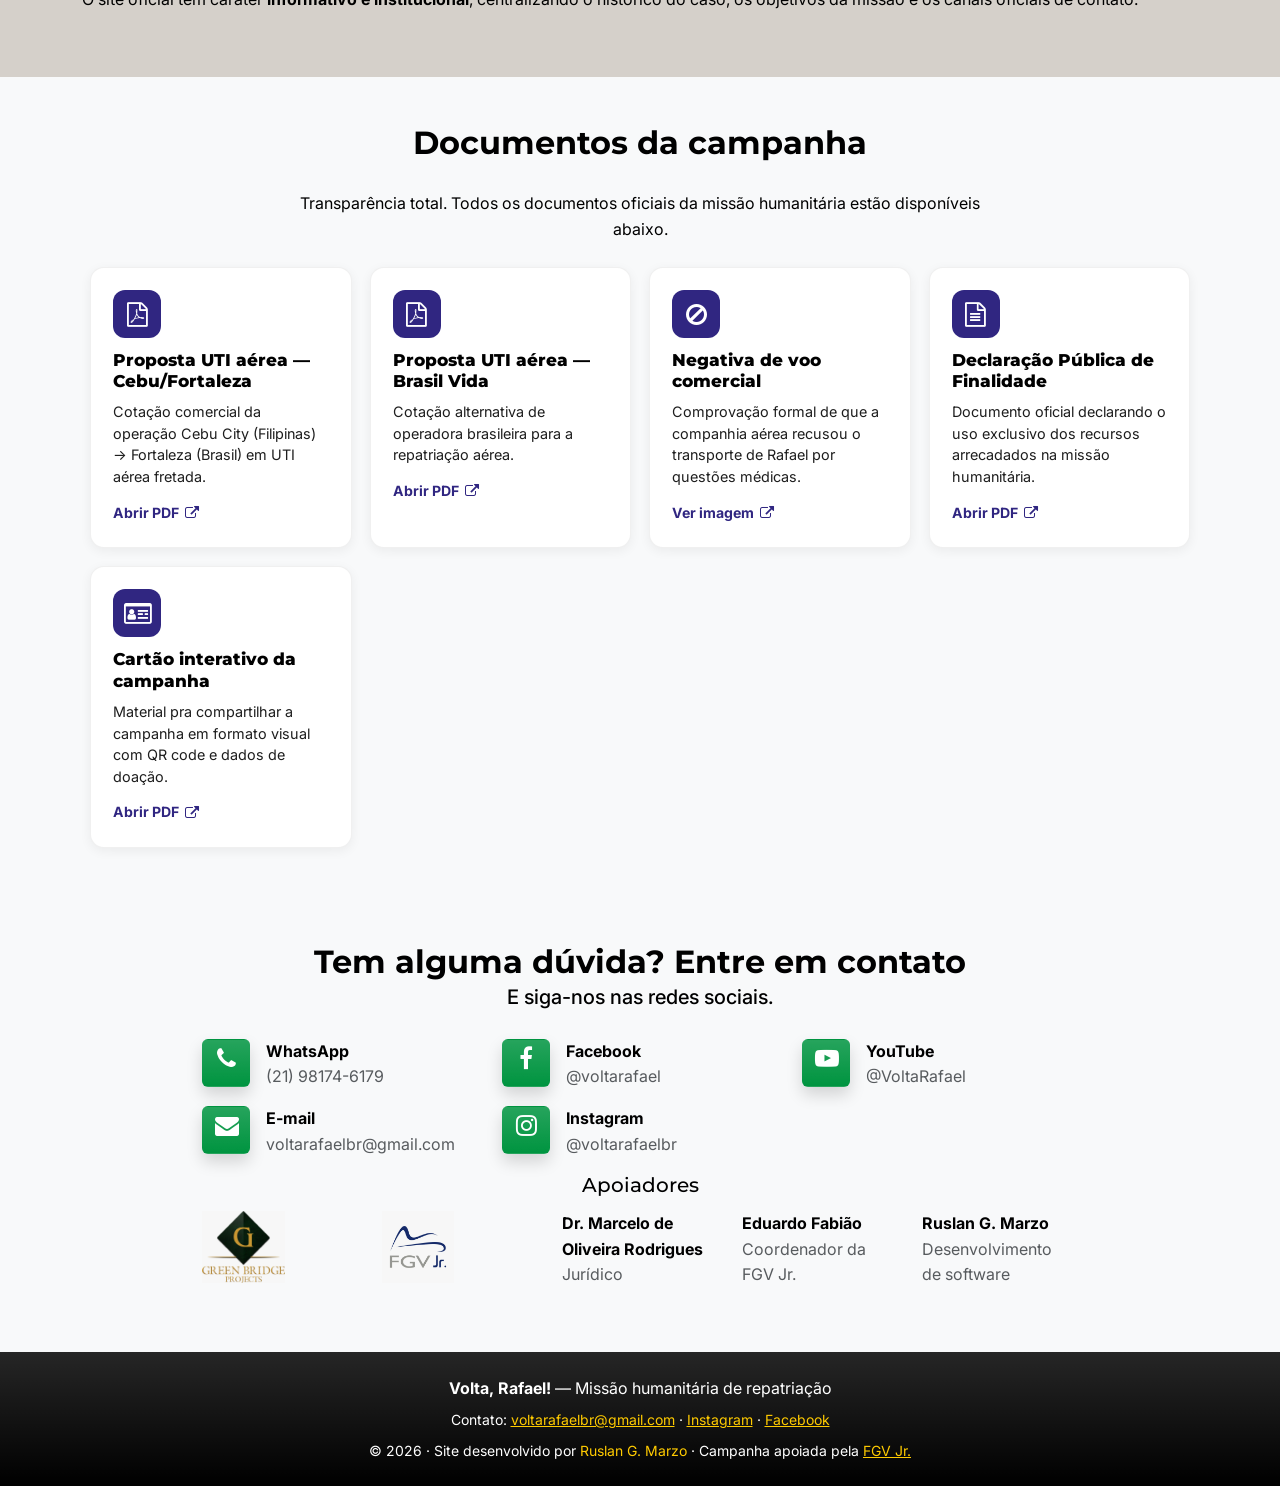
==== commit 07d245c4: "melhorias de SEO, UX, performance e acessibilidade SEO - meta tags unicas por pagina (title, descrip" ====
--- a/index.html
+++ b/index.html
@@ -4,23 +4,105 @@
 <head>
   <meta charset="UTF-8">
   <meta name="viewport" content="width=device-width, initial-scale=1.0">
-  <meta name="description"
-    content="Volta, Rafael! Missão humanitária de repatriação.">
-  <meta name="keywords" content="missão humanitária, repatriação">
+
+  <title>Volta, Rafael! — Repatriação humanitária de cearense com AVC nas Filipinas</title>
+  <meta name="description" content="Rafael Felix, 32 anos, cearense, sofreu AVC grave em Cebu City. Ajude a trazê-lo de volta ao Brasil: PIX, Vakinha, contatos e histórico médico da missão humanitária.">
+  <meta name="keywords" content="missão humanitária, repatriação médica, UTI aérea, AVC, cearense, Filipinas, Fortaleza, Rafael Felix, Volta Rafael, doação, vakinha, PIX">
+  <meta name="robots" content="index, follow">
   <meta name="author" content="Ruslan Guerra Marzo">
   <link rel="author" href="https://ruslanguerramarzo.web.app">
-  <title>Volta, Rafael! - Missão humanitária de repatriação</title>
-  <link rel="icon" type="image/x-icon" href="assets/logo.png">
+  <link rel="canonical" href="https://www.voltarafael.com.br/">
+
+  <!-- Open Graph (WhatsApp, Facebook, LinkedIn) -->
+  <meta property="og:title" content="Volta, Rafael! — Repatriação humanitária de cearense com AVC nas Filipinas">
+  <meta property="og:description" content="Rafael Felix, 32 anos, cearense, precisa voltar pro Brasil após AVC grave em Cebu City. Doe, compartilhe, ajude a missão humanitária.">
+  <meta property="og:image" content="https://www.voltarafael.com.br/assets/hero-2.webp">
+  <meta property="og:image:alt" content="Rafael Felix dos Santos — Volta, Rafael!">
+  <meta property="og:url" content="https://www.voltarafael.com.br/">
+  <meta property="og:type" content="website">
+  <meta property="og:locale" content="pt_BR">
+  <meta property="og:site_name" content="Volta, Rafael!">
+
+  <!-- Twitter Card -->
+  <meta name="twitter:card" content="summary_large_image">
+  <meta name="twitter:title" content="Volta, Rafael! — Repatriação humanitária">
+  <meta name="twitter:description" content="Cearense de 32 anos precisa voltar pro Brasil após AVC grave nas Filipinas. Ajude a missão humanitária.">
+  <meta name="twitter:image" content="https://www.voltarafael.com.br/assets/hero-2.webp">
+
+  <!-- Icons -->
+  <link rel="icon" type="image/png" href="assets/logo.png">
+  <link rel="apple-touch-icon" href="assets/logo.png">
+
+  <!-- Preconnects pra CDNs (reduz DNS/TLS handshake dos recursos críticos) -->
+  <link rel="preconnect" href="https://fonts.googleapis.com">
+  <link rel="preconnect" href="https://fonts.gstatic.com" crossorigin>
+  <link rel="preconnect" href="https://cdn.jsdelivr.net">
+  <link rel="preconnect" href="https://cdnjs.cloudflare.com">
+
+  <!-- Preload do hero above-the-fold -->
+  <link rel="preload" as="image" href="assets/hero.webp" media="(min-width: 601px)" fetchpriority="high">
+  <link rel="preload" as="image" href="assets/hero-mobile.webp" media="(max-width: 600px)" fetchpriority="high">
+
   <!-- Bootstrap CSS -->
   <link href="https://cdn.jsdelivr.net/npm/bootstrap@5.3.3/dist/css/bootstrap.min.css" rel="stylesheet">
-  <!-- Google Fonts: Montserrat, Poppins, Inter, Roboto -->
-  <link href="https://fonts.googleapis.com/css2?family=Montserrat|Poppins|Inter|Roboto" rel="stylesheet">
-  <!-- AOS for animations -->
+  <!-- Google Fonts: Montserrat, Poppins, Inter, Roboto (display=swap) -->
+  <link href="https://fonts.googleapis.com/css2?family=Inter:wght@400;600&family=Montserrat:wght@700;800;900&family=Poppins:wght@600;800&family=Roboto:wght@400;700&display=swap" rel="stylesheet">
+  <!-- AOS animations -->
   <link href="https://cdn.jsdelivr.net/npm/aos@2.3.4/dist/aos.css" rel="stylesheet">
   <link rel="stylesheet" href="https://cdnjs.cloudflare.com/ajax/libs/font-awesome/4.7.0/css/font-awesome.min.css">
-  <link rel="preload" as="image" href="assets/hero.webp" media="(min-width: 601px)" fetchpriority="high">
-  <link rel="preload" as="image" href="assets/hero-mobile.webp" media="(max-width: 600px)" fetchpriority="high">
-  <link rel="stylesheet" href="assets/style.css?v=2">
+  <link rel="stylesheet" href="assets/style.css?v=6">
+
+  <!-- Structured data (schema.org) -->
+  <script type="application/ld+json">
+  {
+    "@context": "https://schema.org",
+    "@graph": [
+      {
+        "@type": "WebSite",
+        "@id": "https://www.voltarafael.com.br/#website",
+        "url": "https://www.voltarafael.com.br/",
+        "name": "Volta, Rafael!",
+        "description": "Missão humanitária de repatriação de Rafael Felix dos Santos, cearense internado nas Filipinas após AVC grave em julho de 2025.",
+        "inLanguage": "pt-BR"
+      },
+      {
+        "@type": "Person",
+        "@id": "https://www.voltarafael.com.br/#rafael",
+        "name": "Rafael Felix dos Santos",
+        "nationality": "Brazilian",
+        "birthPlace": {
+          "@type": "Place",
+          "name": "Fortaleza, Ceará, Brasil",
+          "address": {
+            "@type": "PostalAddress",
+            "addressLocality": "Fortaleza",
+            "addressRegion": "CE",
+            "addressCountry": "BR"
+          }
+        },
+        "homeLocation": {
+          "@type": "Place",
+          "name": "Cebu City, Filipinas",
+          "address": {
+            "@type": "PostalAddress",
+            "addressLocality": "Cebu City",
+            "addressCountry": "PH"
+          }
+        },
+        "description": "Cearense de 32 anos em internação domiciliar em Cebu City (Filipinas) após AVC hemorrágico grave em julho de 2025. Aguardando repatriação médica por UTI aérea para Fortaleza."
+      },
+      {
+        "@type": "DonateAction",
+        "name": "Ajude Rafael a voltar pro Brasil",
+        "description": "Doação para a missão humanitária de repatriação de Rafael Felix dos Santos, via UTI aérea de Cebu City (Filipinas) para Fortaleza (Brasil).",
+        "recipient": { "@id": "https://www.voltarafael.com.br/#rafael" },
+        "url": "https://www.voltarafael.com.br/pix.html",
+        "target": "https://www.voltarafael.com.br/pix.html",
+        "priceCurrency": "BRL"
+      }
+    ]
+  }
+  </script>
 </head>
 
 <body>
@@ -43,16 +125,13 @@
               <a class="nav-link" href="#home">Início</a>
             </li>
             <li class="nav-item">
-              <a class="nav-link" href="#historia">História</a>
+              <a class="nav-link" href="pix.html">Como doar</a>
             </li>
             <li class="nav-item">
-              <a class="nav-link" href="#nota">Nota</a>
+              <a class="nav-link" href="historico.html">Histórico médico</a>
             </li>
             <li class="nav-item">
-              <a class="nav-link" href="#propostas">Propostas</a>
-            </li>
-            <li class="nav-item">
-              <a class="nav-link" href="#declaracao">Declaração</a>
+              <a class="nav-link" href="#documentos">Documentos</a>
             </li>
             <li class="nav-item">
               <a class="nav-link" href="#contact">Contato</a>
@@ -72,11 +151,60 @@
     <!-- Hero Section -->
     <section class="hero" id="home" data-aos="fade-in">
       <div class="hero-content">
-        <div id="textoHero" class="container">
+        <div id="textoHero">
           <h1 class="text-uppercase mb-3 cor-amarelo" style="font-weight: 900;">
             <span class="gradient-text-2">Volta</span>, <span class="cor-branco">Rafael</span>!
           </h1>
-          <h4 class="cor-cinza-claro mb-3 p-1" style="background-color: var(--azul);">Missão Humanitária de Repatriação</h4>
+          <h2 class="h5 cor-cinza-claro mb-3 p-1 d-inline-block" style="background-color: var(--azul);">Missão Humanitária de Repatriação</h2>
+          <p class="cor-branco mb-3" style="font-size: 1.05rem;">
+            Rafael Felix, 32 anos, cearense. Sofreu um <strong class="cor-amarelo">AVC grave</strong> em Cebu City (Filipinas) em julho de 2025.
+            Precisa de uma UTI aérea pra voltar pra casa.
+          </p>
+          <div class="hero-ctas">
+            <button type="button" onclick="doarAgora()" class="btn-doar">
+              <i class="fa fa-heart" aria-hidden="true"></i> Doe agora via PIX
+            </button>
+            <a href="https://www.vakinha.com.br/vaquinha/voltarafael-com-br" target="_blank" rel="noopener" class="btn-vakinha">
+              <i class="fa fa-external-link" aria-hidden="true"></i> Doar pela Vakinha
+            </a>
+          </div>
+          <div class="hero-pix-pill" title="Chave PIX (CPF)">
+            <i class="fa fa-bolt" aria-hidden="true"></i>
+            <span>Chave PIX (CPF): <code>430.716.353-20</code></span>
+            <button type="button" class="copy-btn" onclick="copyPixKey()" aria-label="Copiar chave PIX (CPF)">Copiar</button>
+          </div>
+        </div>
+        <div class="hero-qr" aria-label="Código QR do PIX (CPF) — escaneie com o app de banco">
+          <img src="assets/qr-code-pix.jpeg" alt="Código QR do PIX — chave CPF 430.716.353-20" width="240" height="240" loading="eager" fetchpriority="high">
+          <span class="hero-qr-label"><i class="fa fa-camera" aria-hidden="true"></i> Aponte o app de banco</span>
+        </div>
+      </div>
+    </section>
+
+    <!-- Progresso da arrecadação -->
+    <section class="progresso-arrecadacao" id="progresso" data-aos="fade-up">
+      <div class="container">
+        <h2 class="text-center">Progresso da missão</h2>
+        <div class="valores">
+          <div class="valor-arrecadado">
+            <span>Arrecadado</span><br>
+            <strong id="valorArrecadado">R$ 78.252</strong>
+          </div>
+          <div class="valor-meta">
+            <span>Meta mínima (UTI aérea)</span><br>
+            <strong id="valorMeta">R$ 1.920.000</strong>
+          </div>
+        </div>
+        <div class="progresso-bar" role="progressbar" aria-valuemin="0" aria-valuemax="1920000" aria-valuenow="78252" aria-label="Valor arrecadado até a meta mínima">
+          <div class="progresso-fill" id="progressoFill" style="width: 4.1%;"></div>
+        </div>
+        <p class="progresso-legenda">
+          Última atualização: <strong>15 de março de 2026</strong> · Rafael está <span class="destaque" id="tempoFilipinas">há mais de 9 meses</span> longe do Brasil · Meta segundo a menor cotação de UTI aérea (Central Ambulância Aérea / Portugal).
+        </p>
+        <div class="text-center mt-3">
+          <a href="pix.html" class="btn-doar" style="font-size: 0.95rem;">
+            <i class="fa fa-heart" aria-hidden="true"></i> Ver todas as formas de doar
+          </a>
         </div>
       </div>
     </section>
@@ -84,58 +212,75 @@
     <!-- História Section -->
     <section class="py-5" id="historia" data-aos="fade-up">
       <div class="container">
-        <h2 class="section-title text-center" style="margin-bottom: 30px;">História</h2>
-        <div class="row">
-          <div class="col-sm mb-4">
-            <p><b>Rafael Felix dos Santos</b> é brasileiro, cearense, trabalhador e filho amado.</p>
-            <p>Durante a sua permanência nas Filipinas, Rafael sofreu um AVC grave em julho de 2025, 
-              que mudou completamente sua vida.</p>
-            <p>Hoje, ele está em internação domiciliar, fora do Brasil, 
-              dependente de cuidados médicos contínuos e sem condições de retornar por meios próprios. 
-              A família esgotou todas as possibilidades financeiras para viabilizar seu retorno 
-              e não conseguiu contar com a ajuda da embaixada.</p>
-            <p>A única alternativa é uma repatriação médica humanitária, por voo fretado, com estrutura especializada, 
-              para que Rafael possa voltar ao Brasil e continuar o tratamento próximo de quem o ama. 
-              O retorno por voo comercial foi negado.</p>
-            <p>
-              <a href="historico.html" class="btn btn-primary" style="border-color: var(--azul); background-color: var(--azul);">
-                <i class="fa fa-search"></i> Saiba mais
-              </a>
-            </p>
-          </div>
-          <div class="col-sm">
-            <iframe src="https://www.youtube.com/embed/eMkDxVP5v5c?si=ek91wP_j1HfM4G-W" 
-              style="width: 100%; max-width: 560px;" height="315"
-              title="YouTube video player" frameborder="0" 
-              allow="accelerometer; autoplay; clipboard-write; encrypted-media; gyroscope; picture-in-picture; web-share" 
-              referrerpolicy="strict-origin-when-cross-origin" allowfullscreen>
-            </iframe>
-          </div>
-        </div>
-        <div class="row mt-3">
-          <div class="col-sm">
-            <span class="text-uppercase subtitulo-secao">Como ajudar:</span>
-            <p>Como você já sabe, a única maneira de ajudá-lo é contribuindo com qualquer valor ou
-              <a href="assets/Cartao_interativo_Volta_Rafael.pdf" target="_blank" title="Ver cartão interativo da campanha">
-                compartilhando esta história</a> com o maior número possível de amigos.
-            </p>
-            <p><b>Vaquinha online</b>: <a href="https://www.vakinha.com.br/vaquinha/voltarafael-com-br">https://www.vakinha.com.br/vaquinha/voltarafael-com-br</a></p>
-            <p><b>Chave Pix</b> (CPF): <span>430.716.353-20 
-                <i class="fa fa-copy" title="Copiar chave Pix (CPF)" onclick="copyPixKey()" 
-                  style="cursor:pointer; color:var(--azul);"></i></span><br>
-              <b>Titular</b>: Rafael Brito dos Santos (pai)<br>
-              <b>Banco</b>: Banco do Brasil<br>
-              <b>Agência</b>: 3163-1<br>
-              <b>Conta</b>: 112895-7</p>
-            <p>
-              <button type="button" class="btn btn-primary" style="border-color:var(--azul); background-color:var(--azul);" 
-                onclick="copyPixCode()">
-                <i class="fa fa-copy"></i> Copiar código Pix
-              </button>
-            </p>
-          </div>
-          <div class="col-sm" style="text-align: center;">
-            <img src="assets/qr-code-pix.jpeg" alt="Código QR do Pix" class="border rounded-5" style="max-width: 300px;" loading="lazy">
+        <h2 class="section-title text-center mb-4">História</h2>
+        <div class="row align-items-center g-4">
+          <div class="col-md-7">
+            <p class="lead mb-3"><b>Rafael Felix dos Santos</b> é brasileiro, cearense, trabalhador e filho amado.</p>
+            <p>Durante a sua permanência nas Filipinas, Rafael sofreu um AVC grave em julho de 2025, que mudou completamente sua vida.</p>
+            <p>Hoje, ele está em internação domiciliar, fora do Brasil, dependente de cuidados médicos contínuos e sem condições de retornar por meios próprios. A família esgotou todas as possibilidades financeiras para viabilizar seu retorno e não conseguiu contar com a ajuda da embaixada.</p>
+            <p class="mb-0">A única alternativa é uma repatriação médica humanitária, por voo fretado, com estrutura especializada, para que Rafael possa voltar ao Brasil e continuar o tratamento próximo de quem o ama. O retorno por voo comercial foi negado.</p>
+          </div>
+          <div class="col-md-5">
+            <div class="ratio ratio-16x9 rounded-3 shadow overflow-hidden">
+              <iframe loading="lazy" src="https://www.youtube.com/embed/eMkDxVP5v5c?si=ek91wP_j1HfM4G-W"
+                title="YouTube video player" frameborder="0"
+                allow="accelerometer; autoplay; clipboard-write; encrypted-media; gyroscope; picture-in-picture; web-share"
+                referrerpolicy="strict-origin-when-cross-origin" allowfullscreen>
+              </iframe>
+            </div>
+          </div>
+        </div>
+        <div class="text-center mt-5">
+          <a href="historico.html" class="btn-doar">
+            <i class="fa fa-search" aria-hidden="true"></i> Saiba mais sobre o caso
+          </a>
+        </div>
+      </div>
+    </section>
+
+    <!-- Como ajudar além de doar -->
+    <section class="py-5" id="ajudar" data-aos="fade-up">
+      <div class="container">
+        <h2 class="section-title text-center">Como ajudar além de doar</h2>
+
+        <!-- Linha 1: dois cards lado a lado (Imprensa, Empresas/ONGs) -->
+        <div class="cards-ajudar cards-ajudar-pair">
+          <div class="card-ajudar">
+            <div class="icone"><i class="fa fa-newspaper-o" aria-hidden="true"></i></div>
+            <h3>Sou imprensa</h3>
+            <p>Reportagem, entrevistas com a família, acesso a laudos médicos e propostas comerciais. Ajude a dar visibilidade à missão humanitária.</p>
+            <a href="mailto:voltarafaelbr@gmail.com?subject=Imprensa%20%E2%80%94%20Volta%2C%20Rafael%21&body=Ol%C3%A1%2C%20sou%20de%20um%20ve%C3%ADculo%20de%20imprensa%20e%20gostaria%20de%20fazer%20uma%20reportagem%20sobre%20a%20miss%C3%A3o%20humanit%C3%A1ria%20Volta%2C%20Rafael!%0A%0AVe%C3%ADculo%3A%20%0AContato%3A%20%0AAssunto%3A%20" class="btn-card" aria-label="Entrar em contato com a equipe — imprensa">Entrar em contato com a equipe</a>
+          </div>
+          <div class="card-ajudar">
+            <div class="icone"><i class="fa fa-building-o" aria-hidden="true"></i></div>
+            <h3>Sou empresa ou ONG</h3>
+            <p>Parceria corporativa, patrocínio da repatriação ou doação institucional. Causa de alto impacto social com visibilidade positiva pra sua marca.</p>
+            <a href="mailto:voltarafaelbr@gmail.com?subject=Parceria%20institucional%20%E2%80%94%20Volta%2C%20Rafael%21&body=Ol%C3%A1%2C%20representamos%20uma%20empresa%2FONG%20interessada%20em%20apoiar%20a%20miss%C3%A3o%20humanit%C3%A1ria.%0A%0AOrganiza%C3%A7%C3%A3o%3A%20%0AContato%3A%20%0ATipo%20de%20apoio%20pretendido%3A%20" class="btn-card" aria-label="Entrar em contato com a equipe — empresas e ONGs">Entrar em contato com a equipe</a>
+          </div>
+        </div>
+
+        <!-- Linha 2: card destaque (Compartilhe a missão) -->
+        <div class="card-ajudar card-share" data-aos="fade-up">
+          <div class="icone"><i class="fa fa-share-alt" aria-hidden="true"></i></div>
+          <h3>Compartilhe a missão</h3>
+          <p>O alcance de uma campanha humanitária depende de cada compartilhamento. Use a mensagem pronta abaixo (ou adapte) e leve a história do Rafael pra mais gente.</p>
+          <div class="share-mensagem">
+            <label for="shareTexto" class="visually-hidden">Mensagem de compartilhamento pronta</label>
+            <textarea id="shareTexto" readonly>Carregando mensagem...</textarea>
+          </div>
+          <div class="share-botoes">
+            <a id="shareWhatsApp" href="https://api.whatsapp.com/send?text=https%3A%2F%2Fwww.voltarafael.com.br%2F" target="_blank" rel="noopener" class="btn-share-channel btn-share-whats">
+              <i class="fa fa-whatsapp" aria-hidden="true"></i> WhatsApp
+            </a>
+            <a id="shareTwitter" href="https://twitter.com/intent/tweet?url=https%3A%2F%2Fwww.voltarafael.com.br%2F" target="_blank" rel="noopener" class="btn-share-channel btn-share-x">
+              <i class="fa fa-twitter" aria-hidden="true"></i> X (Twitter)
+            </a>
+            <a id="shareFacebook" href="https://www.facebook.com/sharer/sharer.php?u=https%3A%2F%2Fwww.voltarafael.com.br%2F" target="_blank" rel="noopener" class="btn-share-channel btn-share-fb">
+              <i class="fa fa-facebook" aria-hidden="true"></i> Facebook
+            </a>
+            <button type="button" id="shareCopiar" class="btn-share-channel btn-share-copy">
+              <i class="fa fa-clipboard" aria-hidden="true"></i> Copiar texto
+            </button>
           </div>
         </div>
       </div>
@@ -155,7 +300,7 @@
               <div class="slideContent">
                 <a href="https://g1.globo.com/ce/ceara/noticia/2026/02/27/familia-tenta-voo-de-uti-aerea-avaliado-em-r-19-milhao-para-trazer-jovem-cientista-de-volta-ao-brasil.ghtml"
                   target="_blank" title="Ver a notícia">
-                  <img src="assets/reportagem_g1.globo.com_2026-02-27.webp" alt="Rafael com papagaio" style="height: 500px" loading="lazy">
+                  <img src="assets/reportagem_g1.globo.com_2026-02-27.webp" alt="Rafael com papagaio" width="400" height="500" style="max-height: 500px; width: auto; max-width: 100%;" loading="lazy">
                 </a>
               </div>
               <div class="text">
@@ -169,7 +314,7 @@
               <div class="slideContent">
                 <a href="https://g1.globo.com/ce/ceara/noticia/2026/02/28/familia-gasta-mais-de-r-20-mil-por-mes-para-manter-brasileiro-internado-nas-filipinas-apos-avc.ghtml"
                   target="_blank" title="Ver a notícia">
-                  <img src="assets/reportagem_g1.globo.com_2026-02-28.webp" alt="Rafael com papagaio" style="height: 500px" loading="lazy">
+                  <img src="assets/reportagem_g1.globo.com_2026-02-28.webp" alt="Rafael com papagaio" width="400" height="500" style="max-height: 500px; width: auto; max-width: 100%;" loading="lazy">
                 </a>
               </div>
               <div class="text">
@@ -181,7 +326,7 @@
             <div class="mySlides">
               <div class="numbertext">3 / 12</div>
               <div class="slideContent">
-                <iframe src="https://www.youtube.com/embed/FbNi6y2kidc?si=JXbI4zAT5Zf0ZT_5" 
+                <iframe loading="lazy" src="https://www.youtube.com/embed/FbNi6y2kidc?si=JXbI4zAT5Zf0ZT_5" 
                   style="width: 100%; max-width: 560px;" height="500"
                   title="YouTube video player" frameborder="0" 
                   allow="accelerometer; autoplay; clipboard-write; encrypted-media; gyroscope; picture-in-picture; web-share" 
@@ -194,7 +339,7 @@
             <div class="mySlides">
               <div class="numbertext">4 / 12</div>
               <div class="slideContent">
-                <img src="assets/rafael-com-papagaio.webp" alt="Rafael com papagaio" style="height: 500px" loading="lazy">
+                <img src="assets/rafael-com-papagaio.webp" alt="Rafael com papagaio" width="400" height="500" style="max-height: 500px; width: auto; max-width: 100%;" loading="lazy">
               </div>
               <div class="text">Rafael sempre soube viver</div>
             </div>
@@ -202,7 +347,7 @@
             <div class="mySlides">
               <div class="numbertext">5 / 12</div>
               <div class="slideContent">
-                <img src="assets/rafael-com-noiva.webp" alt="Rafael com noiva" style="height: 500px" loading="lazy">
+                <img src="assets/rafael-com-noiva.webp" alt="Rafael com noiva" width="400" height="500" style="max-height: 500px; width: auto; max-width: 100%;" loading="lazy">
               </div>
               <div class="text">Aprender a viver é um caminho.<br>Ter amigos é o que dá sentido a ele</div>
             </div>
@@ -210,7 +355,7 @@
             <div class="mySlides">
               <div class="numbertext">6 / 12</div>
               <div class="slideContent">
-                <img src="assets/rafael-sorrindo.webp" alt="Rafael sorrindo" style="height: 500px" loading="lazy">
+                <img src="assets/rafael-sorrindo.webp" alt="Rafael sorrindo" width="400" height="500" style="max-height: 500px; width: auto; max-width: 100%;" loading="lazy">
               </div>
               <div class="text">A alegria fazia parte do dia a dia</div>
             </div>
@@ -218,7 +363,7 @@
             <div class="mySlides">
               <div class="numbertext">7 / 12</div>
               <div class="slideContent">
-                <img src="assets/ultima-mensagem-familia.webp" alt="Conversa de WhatsApp" style="height: 500px" loading="lazy">
+                <img src="assets/ultima-mensagem-familia.webp" alt="Conversa de WhatsApp" width="400" height="500" style="max-height: 500px; width: auto; max-width: 100%;" loading="lazy">
               </div>
               <div class="text">Antes de tudo, Rafael sempre foi amor<br>(Últimas mensagens para a família)</div>
             </div>
@@ -226,7 +371,7 @@
             <div class="mySlides">
               <div class="numbertext">8 / 12</div>
               <div class="slideContent">
-                <img src="assets/rafael-e-esposa-no-hospital.webp" alt="Rafael e esposa no hospital" style="height: 500px" loading="lazy">
+                <img src="assets/rafael-e-esposa-no-hospital.webp" alt="Rafael e esposa no hospital" width="400" height="500" style="max-height: 500px; width: auto; max-width: 100%;" loading="lazy">
               </div>
               <div class="text">Em julho de 2025 a vida mudou de repente</div>
             </div>
@@ -234,7 +379,7 @@
             <div class="mySlides">
               <div class="numbertext">9 / 12</div>
               <div class="slideContent">
-                <img src="assets/rafael-intubado.webp" alt="Rafael intubado" style="height: 500px" loading="lazy">
+                <img src="assets/rafael-intubado.webp" alt="Rafael intubado" width="400" height="500" style="max-height: 500px; width: auto; max-width: 100%;" loading="lazy">
               </div>
               <div class="text">Rafael sofreu um AVC grave nas Filipinas</div>
             </div>
@@ -242,7 +387,7 @@
             <div class="mySlides">
               <div class="numbertext">10 / 12</div>
               <div class="slideContent">
-                <img src="assets/rafael-no-hospital.webp" alt="Rafael no hospital" style="height: 500px" loading="lazy">
+                <img src="assets/rafael-no-hospital.webp" alt="Rafael no hospital" width="400" height="500" style="max-height: 500px; width: auto; max-width: 100%;" loading="lazy">
               </div>
               <div class="text">Ele precisa voltar para casa para continuar lutando</div>
             </div>
@@ -250,7 +395,7 @@
             <div class="mySlides">
               <div class="numbertext">11 / 12</div>
               <div class="slideContent">
-                <img src="assets/rafael-acordado.webp" alt="Rafael acordado" style="height: 500px" loading="lazy">
+                <img src="assets/rafael-acordado.webp" alt="Rafael acordado" width="400" height="500" style="max-height: 500px; width: auto; max-width: 100%;" loading="lazy">
               </div>
               <div class="text">Toda ajuda é um passo de volta ao Brasil</div>
             </div>
@@ -258,7 +403,7 @@
             <div class="mySlides">
               <div class="numbertext">12 / 12</div>
               <div class="slideContent">
-                <iframe src="https://www.youtube.com/embed/Q1S2xw-Y7Cs?si=VFLmChaE0Hxf6eSw" 
+                <iframe loading="lazy" src="https://www.youtube.com/embed/Q1S2xw-Y7Cs?si=VFLmChaE0Hxf6eSw" 
                   style="width: 100%; max-width: 560px;" height="500"
                   title="YouTube video player" frameborder="0" 
                   allow="accelerometer; autoplay; clipboard-write; encrypted-media; gyroscope; picture-in-picture; web-share" 
@@ -269,8 +414,8 @@
             </div>
 
             <!-- Next and previous buttons -->
-            <a class="prev" onclick="plusSlides(-1)">&#10094;</a>
-            <a class="next" onclick="plusSlides(1)">&#10095;</a>
+            <button type="button" class="prev" onclick="plusSlides(-1)" aria-label="Slide anterior">&#10094;</button>
+            <button type="button" class="next" onclick="plusSlides(1)" aria-label="Próximo slide">&#10095;</button>
           </div>
           <br>
 
@@ -290,6 +435,26 @@
             <span class="dot" onclick="currentSlide(12)"></span>
           </div>
         </div>
+      </div>
+    </section>
+
+    <!-- Por que não voo comercial? -->
+    <section class="por-que-nao-voo" id="por-que-nao-voo" data-aos="fade-up">
+      <div class="container">
+        <h2>Por que Rafael <span class="destaque">não pode</span> voltar em voo comercial?</h2>
+        <p class="subtitulo">A única alternativa viável é uma UTI aérea fretada. Entenda o motivo:</p>
+        <ul class="motivos-lista">
+          <li><strong>Tetraparesia grave</strong>: sem controle de tronco — não consegue permanecer sentado, posição obrigatória em voos comerciais.</li>
+          <li><strong>Oxigênio contínuo a 4 LPM</strong>: acima dos limites operacionais das companhias comerciais.</li>
+          <li><strong>Traqueostomia</strong>: exige cuidados de enfermagem especializados incompatíveis com voos regulares.</li>
+          <li><strong>Circulação de Fontan</strong>: cardiopatia congênita rara, com riscos hemodinâmicos adicionais em altitude.</li>
+          <li><strong>Sonda PEG (gastrostomia)</strong>: alimentação enteral contínua requer infraestrutura médica a bordo.</li>
+        </ul>
+        <p class="text-center mt-4 mb-0">
+          <a href="historico.html" class="btn-outline-branco" style="font-size: 0.95rem;">
+            <i class="fa fa-file-text-o" aria-hidden="true"></i> Ver diagnóstico completo
+          </a>
+        </p>
       </div>
     </section>
 
@@ -322,42 +487,43 @@
       </div>
     </section>
 
-    <!-- Propostas Section -->
-    <section class="py-5 bg-light" id="propostas" data-aos="fade-up">
+    <!-- Documentos -->
+    <section class="py-5 bg-light" id="documentos" data-aos="fade-up">
       <div class="container">
-        <h2 class="section-title text-center">Propostas Comerciais</h2>
-        <div class="row overflow-y-auto border" style="height: 500px;">
-          <a href="assets/Proposta_COMERCIAL_Air ambulance_from_Cebu_City_Philippines_to_Fortaleza_Brazil.pdf" target="_blank" title="Clique para ver o PDF do documento original">
-            <img src="assets/proposta1-0.webp" alt="Proposta comercial 1.1" class="w-100" loading="lazy">
-            <img src="assets/proposta1-1.webp" alt="Proposta comercial 1.2" class="w-100" loading="lazy">
-            <img src="assets/proposta1-2.webp" alt="Proposta comercial 1.3" class="w-100" loading="lazy">
-            <img src="assets/proposta1-3.webp" alt="Proposta comercial 1.4" class="w-100" loading="lazy">
+        <h2 class="section-title text-center">Documentos da campanha</h2>
+        <p class="text-center mb-4" style="max-width: 720px; margin: 0 auto;">
+          Transparência total. Todos os documentos oficiais da missão humanitária estão disponíveis abaixo.
+        </p>
+        <div class="cards-docs">
+          <a class="card-doc" href="assets/Proposta_COMERCIAL_Air ambulance_from_Cebu_City_Philippines_to_Fortaleza_Brazil.pdf" target="_blank" rel="noopener">
+            <div class="card-doc-icone"><i class="fa fa-file-pdf-o" aria-hidden="true"></i></div>
+            <h3>Proposta UTI aérea — Cebu/Fortaleza</h3>
+            <p>Cotação comercial da operação Cebu City (Filipinas) → Fortaleza (Brasil) em UTI aérea fretada.</p>
+            <span class="card-doc-acao">Abrir PDF <i class="fa fa-external-link" aria-hidden="true"></i></span>
           </a>
-        </div>
-        <hr>
-        <div class="row overflow-y-auto border" style="height: 500px;">
-          <a href="assets/Proposta_Comercial_125065 _ Brasil_Vida.pdf" target="_blank" title="Clique para ver o PDF do documento original">
-            <img src="assets/proposta2-0.webp" alt="Proposta comercial 2.1" class="w-100" loading="lazy">
-            <img src="assets/proposta2-1.webp" alt="Proposta comercial 2.2" class="w-100" loading="lazy">
-            <img src="assets/proposta2-2.webp" alt="Proposta comercial 2.3" class="w-100" loading="lazy">
+          <a class="card-doc" href="assets/Proposta_Comercial_125065 _ Brasil_Vida.pdf" target="_blank" rel="noopener">
+            <div class="card-doc-icone"><i class="fa fa-file-pdf-o" aria-hidden="true"></i></div>
+            <h3>Proposta UTI aérea — Brasil Vida</h3>
+            <p>Cotação alternativa de operadora brasileira para a repatriação aérea.</p>
+            <span class="card-doc-acao">Abrir PDF <i class="fa fa-external-link" aria-hidden="true"></i></span>
           </a>
-        </div>
-        <hr>
-        <div class="row overflow-y-auto border" style="max-height: 500px;">
-          <a href="assets/negativa-de-voo-comercial.webp" target="_blank" title="Clique para expandir a imagem">
-            <img src="assets/negativa-de-voo-comercial.webp" alt="Proposta comercial 3" class="w-100" loading="lazy">
+          <a class="card-doc" href="assets/negativa-de-voo-comercial.webp" target="_blank" rel="noopener">
+            <div class="card-doc-icone"><i class="fa fa-ban" aria-hidden="true"></i></div>
+            <h3>Negativa de voo comercial</h3>
+            <p>Comprovação formal de que a companhia aérea recusou o transporte de Rafael por questões médicas.</p>
+            <span class="card-doc-acao">Ver imagem <i class="fa fa-external-link" aria-hidden="true"></i></span>
           </a>
-        </div>
-      </div>
-    </section>
-
-    <!-- Declaração Section -->
-    <section class="py-5" id="declaracao" data-aos="fade-up">
-      <div class="container">
-        <h2 class="section-title text-center">Declaração Pública de Finalidade</h2>
-        <div class="overflow-y-auto" style="height: 500px;">
-          <a href="assets/declaracao-publica-de-finalidade.pdf" target="_blank" title="Clique para ver o PDF do documento original">
-            <img src="assets/declaracao.webp" alt="Declaração Pública de Finalidade" class="w-100" loading="lazy">
+          <a class="card-doc" href="assets/declaracao-publica-de-finalidade.pdf" target="_blank" rel="noopener">
+            <div class="card-doc-icone"><i class="fa fa-file-text-o" aria-hidden="true"></i></div>
+            <h3>Declaração Pública de Finalidade</h3>
+            <p>Documento oficial declarando o uso exclusivo dos recursos arrecadados na missão humanitária.</p>
+            <span class="card-doc-acao">Abrir PDF <i class="fa fa-external-link" aria-hidden="true"></i></span>
+          </a>
+          <a class="card-doc" href="assets/Cartao_interativo_Volta_Rafael.pdf" target="_blank" rel="noopener">
+            <div class="card-doc-icone"><i class="fa fa-id-card-o" aria-hidden="true"></i></div>
+            <h3>Cartão interativo da campanha</h3>
+            <p>Material pra compartilhar a campanha em formato visual com QR code e dados de doação.</p>
+            <span class="card-doc-acao">Abrir PDF <i class="fa fa-external-link" aria-hidden="true"></i></span>
           </a>
         </div>
       </div>
@@ -378,9 +544,9 @@
                 <a href="https://wa.me/5521981746179" target="_blank" class="text-decoration-none" title="WhatsApp">
                   <div class="d-flex">
                     <div>
-                      <button type="button" class="btn btn-contato bg-gradient shadow">
+                      <span class="btn btn-contato bg-gradient shadow" aria-hidden="true">
                         <i class="fa fa-phone"></i>
-                      </button>
+                      </span>
                     </div>
                     <div>
                       <b class="text-black">WhatsApp</b>
@@ -394,9 +560,9 @@
                 <a href="mailto:voltarafaelbr@gmail.com" class="text-muted text-decoration-none" title="E-mail">
                   <div class="d-flex">
                     <div>
-                      <button type="button" class="btn btn-contato bg-gradient shadow">
+                      <span class="btn btn-contato bg-gradient shadow" aria-hidden="true">
                         <i class="fa fa-envelope"></i>
-                      </button>
+                      </span>
                     </div>
                     <div>
                       <b class="text-black">E-mail</b>
@@ -413,9 +579,9 @@
                 <a href="https://www.facebook.com/voltarafael" target="_blank" class="text-decoration-none" title="Facebook">
                   <div class="d-flex">
                     <div>
-                      <button type="button" class="btn btn-contato bg-gradient shadow">
+                      <span class="btn btn-contato bg-gradient shadow" aria-hidden="true">
                         <i class="fa fa-facebook"></i>
-                      </button>
+                      </span>
                     </div>
                     <div>
                       <b class="text-black">Facebook</b>
@@ -429,9 +595,9 @@
                 <a href="https://www.instagram.com/voltarafaelbr" target="_blank" class="text-decoration-none" title="Instagram">
                   <div class="d-flex">
                     <div>
-                      <button type="button" class="btn btn-contato bg-gradient shadow">
+                      <span class="btn btn-contato bg-gradient shadow" aria-hidden="true">
                         <i class="fa fa-instagram"></i>
-                      </button>
+                      </span>
                     </div>
                     <div>
                       <b class="text-black">Instagram</b>
@@ -448,9 +614,9 @@
                 <a href="https://www.youtube.com/@VoltaRafael" target="_blank" class="text-decoration-none" title="YouTube">
                   <div class="d-flex">
                     <div>
-                      <button type="button" class="btn btn-contato bg-gradient shadow">
+                      <span class="btn btn-contato bg-gradient shadow" aria-hidden="true">
                         <i class="fa fa-youtube-play"></i>
-                      </button>
+                      </span>
                     </div>
                     <div>
                       <b class="text-black">YouTube</b>
@@ -464,21 +630,21 @@
         </div>
 
         <div class="text-center">
-          <h5 style="margin-bottom: 14px;">Apoiadores</h5>
+          <h3 class="h5" style="margin-bottom: 14px;">Apoiadores</h3>
         </div>
 
         <div class="row mx-auto" style="max-width: 900px;">
           <div class="col-sm">
             <a href="mailto:falcao@greenbridgeprojects.com" class="text-decoration-none" title="Green Bridge Projects">
               <div class="mb-3">
-                <img src="assets/logo-gbp-oficial.webp" alt="Logo GBP" height="72" loading="lazy">
+                <img src="assets/logo-gbp-oficial.webp" alt="Logo Green Bridge Projects" width="180" height="72" style="width: auto; height: 72px;" loading="lazy">
               </div>
             </a>
           </div>
           <div class="col-sm">
             <a href="https://fgvjr.com" target="_blank" class="text-decoration-none" title="FGV Jr. Consultoria e Finanças">
               <div class="mb-3">
-                <img src="assets/logo-fgv-jr.webp" alt="Logo FGV Jr." height="72" loading="lazy">
+                <img src="assets/logo-fgv-jr.webp" alt="Logo FGV Jr." width="180" height="72" style="width: auto; height: 72px;" loading="lazy">
               </div>
             </a>
           </div>
@@ -516,18 +682,38 @@
         <i class="fa fa-whatsapp" style="font-size: 3rem; color: white;"></i>
       </a>
     </div>
+
+    <!-- Sticky CTA mobile (visível só em mobile) -->
+    <div class="sticky-cta-mobile" aria-label="Ações rápidas">
+      <a href="#" onclick="doarAgora(); return false;" class="btn-pix">
+        <i class="fa fa-heart" aria-hidden="true"></i> Doar via PIX
+      </a>
+      <a href="https://api.whatsapp.com/send?text=Ajude%20Rafael%20a%20voltar%20pro%20Brasil%3A%20https%3A%2F%2Fwww.voltarafael.com.br%2F" target="_blank" rel="noopener" class="btn-share">
+        <i class="fa fa-share-alt" aria-hidden="true"></i> Compartilhar
+      </a>
+    </div>
   </main>
 
   <!-- Footer -->
   <footer class="py-4 text-center bg-gradient">
-    <div>&copy; <span id="anoAtual">2025</span> Desenvolvido por <a href="https://ruslanguerramarzo.web.app" class="text-decoration-none">Ruslan G. Marzo</a></div>
+    <div class="container">
+      <p class="mb-2"><strong>Volta, Rafael!</strong> — Missão humanitária de repatriação</p>
+      <p class="mb-2 small">
+        Contato: <a href="mailto:voltarafaelbr@gmail.com">voltarafaelbr@gmail.com</a>
+        · <a href="https://www.instagram.com/voltarafaelbr" target="_blank" rel="noopener">Instagram</a>
+        · <a href="https://www.facebook.com/voltarafael" target="_blank" rel="noopener">Facebook</a>
+      </p>
+      <p class="mb-0 small">
+        &copy; <span id="anoAtual">2025</span> · Site desenvolvido por <a href="https://ruslanguerramarzo.web.app" class="text-decoration-none">Ruslan G. Marzo</a> · Campanha apoiada pela <a href="https://fgvjr.com" target="_blank" rel="noopener">FGV Jr.</a>
+      </p>
+    </div>
   </footer>
 
   <!-- Bootstrap JS -->
   <script src="https://cdn.jsdelivr.net/npm/bootstrap@5.3.3/dist/js/bootstrap.bundle.min.js"></script>
   <!-- AOS JS -->
   <script src="https://cdn.jsdelivr.net/npm/aos@2.3.4/dist/aos.js"></script>
-  <script src="assets/script.js?v=2"></script>
+  <script src="assets/script.js?v=6"></script>
   <script>
     AOS.init({
       duration: 1200,
--- a/assets/style.css
+++ b/assets/style.css
@@ -0,0 +1,1282 @@
+:root {
+  --verde: #009440;
+  --verde-escuro: #0b3d1e;
+  --amarelo: #ffcb00;
+  --azul: #302681;
+  --preto: #000000;
+  --branco: #ffffff;
+  --cinza-claro: #d5d0ca;
+  --cinza-escuro: #1e1e1e;
+}
+
+.navbar-toggler-icon {
+  color: #009440;
+}
+
+body {
+  font-family: Inter, Roboto, sans-serif;
+  background-color: var(--cinza-claro);
+  color: var(--preto);
+  line-height: 1.6;
+}
+
+h1,
+h2,
+h3 {
+  font-family: Montserrat, Poppins, sans-serif;
+  font-weight: 800;
+  line-height: 1.15;
+}
+
+h1 { font-weight: 900; }
+
+.font-montserrat {
+  font-family: Montserrat, sans-serif;
+}
+
+.cor-verde-escuro {
+  color: var(--verde-escuro);
+}
+
+.bg-verde-escuro {
+  background-color: var(--verde-escuro);
+  color: var(--branco);
+}
+
+.font-poppins {
+  font-family: Poppins, serif;
+}
+
+.font-inter {
+  font-family: Inter, sans-serif;
+}
+
+.font-roboto {
+  font-family: Roboto, sans-serif;
+}
+
+.cor-verde {
+  color: var(--verde);
+}
+
+.cor-amarelo {
+  color: var(--amarelo);
+}
+
+.cor-azul {
+  color: var(--azul);
+}
+
+.cor-preto {
+  color: var(--preto);
+}
+
+.cor-branco {
+  color: var(--branco);
+}
+
+.cor-cinza-claro {
+  color: var(--cinza-claro);
+}
+
+.cor-cinza-escuro {
+  color: var(--cinza-escuro);
+}
+
+.gradient-text {
+  background-image: linear-gradient(to right, var(--verde), var(--azul), var(--amarelo));
+  background-clip: text;
+  -webkit-background-clip: text;
+  -webkit-text-fill-color: transparent;
+}
+
+.gradient-text-2 {
+  background-image: linear-gradient(to right, var(--verde), var(--amarelo));
+  background-clip: text;
+  -webkit-background-clip: text;
+  -webkit-text-fill-color: transparent;
+}
+
+section {
+  scroll-margin-top: 3rem;
+}
+
+.subtitulo-secao {
+  font-size: 18px;
+  font-weight: 900;
+}
+
+#barraNavegacao {
+  background-color: black;
+}
+
+.nav-link {
+  color: white;
+  padding: 0.5rem 0.9rem;
+  border-radius: 6px;
+  transition: background-color 0.18s ease, color 0.18s ease;
+}
+
+.nav-link:hover,
+.nav-link:focus,
+.nav-link:active,
+.nav-link.active,
+.nav-link.active:focus {
+  color: white !important;
+  background-color: var(--verde) !important;
+  font-weight: 600;
+}
+
+.hero {
+  background-image: url("hero.webp");
+  background-size: cover;
+  background-position: top;
+  background-repeat: no-repeat;
+  background-attachment: fixed;
+  /* Parallax em desktop; mobile usa scroll (override abaixo) */
+  min-height: 100vh;
+  padding: 80px 16px 40px;
+  display: flex;
+  align-items: center;
+  justify-content: center;
+  text-align: center;
+  color: white;
+  position: relative;
+}
+
+#textoHero {
+  margin-top: 66px;
+  max-width: 700px;
+}
+
+.hero-qr {
+  background: rgba(255, 255, 255, 0.96);
+  padding: 14px;
+  border-radius: 18px;
+  text-align: center;
+  box-shadow: 0 10px 28px rgba(0, 0, 0, 0.35);
+  flex-shrink: 0;
+}
+
+.hero-qr img {
+  width: 100%;
+  max-width: 220px;
+  height: auto;
+  border-radius: 8px;
+  display: block;
+}
+
+.hero-qr-label {
+  display: inline-flex;
+  align-items: center;
+  gap: 6px;
+  margin-top: 10px;
+  font-size: 0.78rem;
+  color: var(--preto);
+  font-weight: 700;
+  text-transform: uppercase;
+  letter-spacing: 0.4px;
+}
+
+@media (min-width: 768px) {
+  .hero-content {
+    display: flex;
+    flex-direction: row;
+    align-items: center;
+    justify-content: center;
+    gap: 48px;
+    max-width: 1100px;
+    margin: 0 auto;
+    padding: 0 16px;
+  }
+
+  #textoHero {
+    text-align: left;
+    flex: 1.4;
+    margin-top: 0;
+  }
+
+  #textoHero .hero-ctas,
+  #textoHero .hero-pix-pill {
+    justify-content: flex-start;
+  }
+
+  .hero-qr {
+    flex: 0 0 240px;
+  }
+}
+
+@media (max-width: 767px) {
+  .hero-qr {
+    display: none;
+  }
+}
+
+@media only screen and (max-width: 600px) {
+  .hero {
+    background-image: url("hero-mobile.webp");
+    background-attachment: scroll;
+    align-items: center;
+  }
+}
+
+.hero::before {
+  content: "";
+  position: absolute;
+  top: 0;
+  left: 0;
+  width: 100%;
+  height: 100%;
+  background: linear-gradient(180deg, rgba(11, 61, 30, 0.65) 0%, rgba(0, 0, 0, 0.85) 100%);
+}
+
+.hero-content {
+  position: relative;
+  z-index: 1;
+}
+
+.section-title {
+  color: var(--preto);
+  margin-bottom: 30px;
+  font-weight: bold;
+}
+
+/* Slideshow container */
+.slideshow-container {
+  max-width: 500px;
+  position: relative;
+  margin: auto;
+}
+
+/* Hide the slides by default */
+.mySlides {
+  display: none;
+  height: 500px;
+  /*background-color: var(--preto);*/
+  background: linear-gradient(to bottom right, var(--verde), var(--amarelo));
+}
+
+.slideContent {
+  margin-left: auto;
+  margin-right: auto;
+  width: fit-content;
+}
+
+.cursor {
+  cursor: pointer;
+}
+
+/* Next & previous buttons */
+.prev,
+.next {
+  cursor: pointer;
+  position: absolute;
+  top: 50%;
+  width: auto;
+  padding: 16px;
+  margin-top: -50px;
+  color: white;
+  font-weight: bold;
+  font-size: 20px;
+  transition: 0.6s ease;
+  border-radius: 0 3px 3px 0;
+  user-select: none;
+  text-decoration: none;
+  -webkit-user-select: none;
+}
+
+/* Position the "next button" to the right */
+.next {
+  right: 12px;
+  border-radius: 3px 0 0 3px;
+}
+
+/* On hover, add a black background color with a little bit see-through */
+.prev:hover,
+.next:hover {
+  background-color: var(--azul);
+}
+
+/* Caption text */
+.text {
+  color: var(--preto);
+  font-size: 15px;
+  font-weight: bold;
+  padding: 8px 12px;
+  /*position: absolute;
+  bottom: 8px;*/
+  width: 100%;
+  text-align: center;
+}
+
+/* Number text (1/3 etc) */
+.numbertext {
+  color: white;
+  font-size: 12px;
+  padding: 8px 12px;
+  position: absolute;
+  top: 0;
+}
+
+/* The dots/bullets/indicators */
+.dot {
+  cursor: pointer;
+  height: 15px;
+  width: 15px;
+  margin: 0 2px;
+  background-color: var(--amarelo);
+  border-radius: 50%;
+  display: inline-block;
+  transition: background-color 0.6s ease;
+}
+
+.dot.active {
+  background-color: var(--verde);
+}
+
+.dot:hover {
+  background-color: var(--azul);
+}
+
+.btn-contato {
+  background-color: var(--verde);
+  width: 48px;
+  height: 48px;
+  margin-right: 1rem;
+}
+
+.btn-contato i {
+  font-size: 1.5rem;
+  color: white;
+}
+
+.div-contato:hover {
+  button {
+    /* border: 1px solid black; */
+    background-color: var(--amarelo);
+
+    i {
+      color: black;
+    }
+  }
+}
+
+.nomeSistema {
+  background-color: var(--branco);
+  padding: 0.5rem;
+  border-radius: 1rem;
+}
+
+#btnWhatsApp {
+  width: 4rem;
+  height: 4rem;
+  background-color: #25d366;
+  position: fixed;
+  bottom: 2rem;
+  right: 1rem;
+  z-index: 1000;
+  cursor: pointer;
+  transition: all 0.3s ease-out;
+}
+
+#btnWhatsApp:hover {
+  transform: scale(1.1);
+}
+
+footer {
+  background-color: var(--preto);
+  color: white;
+}
+
+footer a {
+  color: var(--amarelo);
+}
+
+/* --------------------- CTAs do hero (doação above-the-fold) --------------------- */
+.hero-ctas {
+  display: flex;
+  flex-wrap: wrap;
+  gap: 12px;
+  justify-content: center;
+  margin-top: 18px;
+}
+
+/* Botão amarelo principal — funciona em qualquer fundo (hero, seções claras, etc.) */
+.btn-doar {
+  display: inline-flex;
+  align-items: center;
+  justify-content: center;
+  gap: 8px;
+  background: var(--amarelo);
+  color: var(--preto);
+  font-weight: 800;
+  font-size: 1rem;
+  text-transform: uppercase;
+  letter-spacing: 0.5px;
+  padding: 14px 28px;
+  border: 2px solid var(--amarelo);
+  border-radius: 999px;
+  text-decoration: none;
+  cursor: pointer;
+  -webkit-appearance: none;
+  appearance: none;
+  line-height: 1.2;
+  transition: transform 0.2s ease, box-shadow 0.2s ease;
+}
+
+.btn-doar:hover,
+.btn-doar:focus-visible {
+  transform: translateY(-2px);
+  box-shadow: 0 8px 20px rgba(255, 203, 0, 0.4);
+  background: var(--amarelo);
+  color: var(--preto);
+  text-decoration: none;
+}
+
+/* Botão outline branco — pra fundos escuros (hero, etc.) */
+.btn-vakinha {
+  display: inline-flex;
+  align-items: center;
+  justify-content: center;
+  gap: 8px;
+  background: transparent;
+  color: var(--branco);
+  font-weight: 700;
+  text-transform: uppercase;
+  letter-spacing: 0.5px;
+  padding: 14px 28px;
+  border: 2px solid var(--branco);
+  border-radius: 999px;
+  text-decoration: none;
+  line-height: 1.2;
+  transition: background 0.2s ease, color 0.2s ease, transform 0.2s ease;
+}
+
+.btn-vakinha:hover,
+.btn-vakinha:focus-visible {
+  background: rgba(255, 255, 255, 0.15);
+  color: var(--branco);
+  transform: translateY(-2px);
+  text-decoration: none;
+}
+
+/* Botão outline branco — pra usar em fundos escuros (ex: seção verde-escuro "Por que não voo") */
+.btn-outline-branco {
+  background: transparent;
+  color: var(--branco);
+  font-weight: 700;
+  text-transform: uppercase;
+  letter-spacing: 0.5px;
+  padding: 12px 24px;
+  border: 2px solid var(--branco);
+  border-radius: 999px;
+  text-decoration: none;
+  display: inline-flex;
+  align-items: center;
+  gap: 8px;
+  transition: background 0.2s ease, color 0.2s ease, transform 0.2s ease;
+}
+
+.btn-outline-branco:hover,
+.btn-outline-branco:focus-visible {
+  background: var(--branco);
+  color: var(--verde-escuro);
+  transform: translateY(-2px);
+  text-decoration: none;
+}
+
+.hero-pix-pill {
+  display: inline-flex;
+  align-items: center;
+  gap: 10px;
+  margin-top: 16px;
+  padding: 8px 14px;
+  background: rgba(0, 0, 0, 0.45);
+  border: 1px solid rgba(255, 203, 0, 0.4);
+  border-radius: 999px;
+  color: var(--branco);
+  font-size: 0.95rem;
+}
+
+.hero-pix-pill code {
+  color: var(--amarelo);
+  font-weight: 700;
+  background: transparent;
+  padding: 0;
+}
+
+.hero-pix-pill .copy-btn {
+  background: var(--amarelo);
+  color: var(--preto);
+  border: none;
+  border-radius: 999px;
+  padding: 4px 10px;
+  font-size: 0.85rem;
+  font-weight: 700;
+  cursor: pointer;
+}
+
+/* --------------------- Barra de progresso da arrecadação --------------------- */
+.progresso-arrecadacao {
+  background: var(--preto);
+  color: var(--branco);
+  padding: 40px 20px;
+}
+
+.progresso-arrecadacao .container {
+  max-width: 900px;
+}
+
+.progresso-arrecadacao h2 {
+  color: var(--branco);
+  font-weight: 900;
+  margin-bottom: 20px;
+}
+
+.progresso-arrecadacao .valores {
+  display: flex;
+  flex-wrap: wrap;
+  justify-content: space-between;
+  gap: 16px;
+  margin-bottom: 16px;
+  font-size: 1rem;
+}
+
+.progresso-arrecadacao .valor-arrecadado strong {
+  color: var(--amarelo);
+  font-size: 1.6rem;
+  font-weight: 900;
+}
+
+.progresso-arrecadacao .valor-meta strong {
+  color: var(--branco);
+  font-size: 1.2rem;
+  font-weight: 800;
+}
+
+.progresso-bar {
+  background: rgba(255, 255, 255, 0.12);
+  height: 18px;
+  border-radius: 999px;
+  overflow: hidden;
+  position: relative;
+}
+
+.progresso-fill {
+  height: 100%;
+  background: linear-gradient(90deg, var(--verde), var(--amarelo));
+  border-radius: 999px;
+  transition: width 0.8s ease;
+}
+
+.progresso-legenda {
+  margin-top: 10px;
+  font-size: 0.9rem;
+  opacity: 0.85;
+}
+
+.progresso-legenda .destaque {
+  color: var(--amarelo);
+  font-weight: 700;
+}
+
+/* --------------------- CTA amarelo full-width (estilo post) --------------------- */
+.cta-amarelo {
+  background: var(--amarelo);
+  color: var(--preto);
+  font-weight: 800;
+  text-transform: uppercase;
+  letter-spacing: 0.5px;
+  padding: 28px 20px;
+  text-align: center;
+  font-size: 1.15rem;
+  line-height: 1.35;
+}
+
+.cta-amarelo a,
+.cta-amarelo button {
+  background: var(--preto);
+  color: var(--amarelo);
+  font-weight: 800;
+  padding: 10px 22px;
+  border-radius: 999px;
+  text-decoration: none;
+  border: none;
+  display: inline-block;
+  margin-left: 10px;
+  cursor: pointer;
+}
+
+.cta-amarelo a:hover,
+.cta-amarelo button:hover {
+  opacity: 0.88;
+}
+
+/* --------------------- Facts card "Quem é Rafael" --------------------- */
+.facts-card {
+  background: var(--branco);
+  border-radius: 16px;
+  padding: 24px;
+  box-shadow: 0 4px 16px rgba(0, 0, 0, 0.08);
+  margin-bottom: 24px;
+}
+
+.facts-card h3 {
+  font-weight: 800;
+  margin-bottom: 16px;
+  font-size: 1.3rem;
+}
+
+.facts-grid {
+  display: grid;
+  grid-template-columns: repeat(auto-fit, minmax(160px, 1fr));
+  gap: 14px;
+}
+
+.fact-item {
+  padding: 12px;
+  background: var(--cinza-claro);
+  border-radius: 10px;
+}
+
+.fact-item .label {
+  font-size: 0.75rem;
+  text-transform: uppercase;
+  letter-spacing: 0.5px;
+  color: var(--cinza-escuro);
+  opacity: 0.7;
+  display: block;
+}
+
+.fact-item .value {
+  font-weight: 700;
+  font-size: 1rem;
+  color: var(--preto);
+  margin-top: 4px;
+  display: block;
+}
+
+/* --------------------- Bloco "Por que não voo comercial?" --------------------- */
+.por-que-nao-voo {
+  background: var(--verde-escuro);
+  color: var(--branco);
+  padding: 60px 20px;
+}
+
+.por-que-nao-voo h2 {
+  color: var(--branco);
+  font-weight: 900;
+  text-align: center;
+  margin-bottom: 8px;
+}
+
+.por-que-nao-voo h2 .destaque {
+  color: var(--amarelo);
+}
+
+.por-que-nao-voo .subtitulo {
+  text-align: center;
+  opacity: 0.85;
+  margin-bottom: 30px;
+}
+
+.motivos-lista {
+  max-width: 780px;
+  margin: 0 auto;
+  list-style: none;
+  padding: 0;
+}
+
+.motivos-lista li {
+  padding: 14px 18px;
+  margin-bottom: 10px;
+  background: rgba(255, 255, 255, 0.08);
+  border-left: 4px solid var(--amarelo);
+  border-radius: 8px;
+}
+
+.motivos-lista li strong {
+  color: var(--amarelo);
+}
+
+/* --------------------- Cards "Como ajudar além de doar" --------------------- */
+.cards-ajudar {
+  display: grid;
+  grid-template-columns: repeat(auto-fit, minmax(260px, 1fr));
+  gap: 20px;
+  max-width: 1100px;
+  margin: 0 auto;
+}
+
+.card-ajudar {
+  background: var(--branco);
+  border-radius: 16px;
+  padding: 24px;
+  box-shadow: 0 4px 16px rgba(0, 0, 0, 0.08);
+  text-align: center;
+  transition: transform 0.2s ease, box-shadow 0.2s ease;
+}
+
+.card-ajudar:hover {
+  transform: translateY(-3px);
+  box-shadow: 0 8px 24px rgba(0, 0, 0, 0.12);
+}
+
+.card-ajudar .icone {
+  font-size: 2.4rem;
+  color: var(--verde);
+  margin-bottom: 12px;
+}
+
+.card-ajudar h3 {
+  font-size: 1.15rem;
+  font-weight: 800;
+  margin-bottom: 10px;
+}
+
+.card-ajudar p {
+  font-size: 0.95rem;
+  color: var(--cinza-escuro);
+  margin-bottom: 16px;
+}
+
+.card-ajudar .btn-card {
+  display: inline-block;
+  padding: 10px 20px;
+  border-radius: 999px;
+  background: var(--azul);
+  color: var(--branco);
+  font-weight: 700;
+  text-decoration: none;
+  font-size: 0.9rem;
+}
+
+.card-ajudar .btn-card:hover {
+  background: var(--verde);
+  color: var(--branco);
+}
+
+/* --------------------- Cards de documentos (PDF) --------------------- */
+.cards-docs {
+  display: grid;
+  grid-template-columns: repeat(auto-fit, minmax(260px, 1fr));
+  gap: 18px;
+  max-width: 1100px;
+  margin: 0 auto;
+}
+
+.card-doc {
+  display: block;
+  background: var(--branco);
+  border-radius: 14px;
+  padding: 22px;
+  text-decoration: none;
+  color: var(--preto);
+  box-shadow: 0 3px 12px rgba(0, 0, 0, 0.06);
+  transition: transform 0.2s ease, box-shadow 0.2s ease, border-color 0.2s ease;
+  border: 1px solid rgba(0, 0, 0, 0.06);
+}
+
+.card-doc:hover,
+.card-doc:focus-visible {
+  transform: translateY(-3px);
+  box-shadow: 0 8px 22px rgba(0, 0, 0, 0.12);
+  color: var(--preto);
+  text-decoration: none;
+  border-color: var(--amarelo);
+}
+
+.card-doc-icone {
+  width: 48px;
+  height: 48px;
+  background: var(--azul);
+  color: var(--branco);
+  border-radius: 12px;
+  display: flex;
+  align-items: center;
+  justify-content: center;
+  font-size: 1.5rem;
+  margin-bottom: 12px;
+}
+
+.card-doc h3 {
+  font-size: 1.05rem;
+  font-weight: 800;
+  margin-bottom: 8px;
+  line-height: 1.3;
+}
+
+.card-doc p {
+  font-size: 0.9rem;
+  color: var(--cinza-escuro);
+  margin-bottom: 12px;
+  line-height: 1.5;
+}
+
+.card-doc-data {
+  display: block;
+  margin-top: 4px;
+  font-size: 0.8rem;
+  opacity: 0.7;
+}
+
+.card-doc-acao {
+  display: inline-flex;
+  align-items: center;
+  gap: 6px;
+  font-size: 0.88rem;
+  font-weight: 700;
+  color: var(--azul);
+}
+
+.card-doc:hover .card-doc-acao {
+  color: var(--verde);
+}
+
+/* --------------------- Layout 2+1 dos cards "Como ajudar além de doar" --------------------- */
+.cards-ajudar.cards-ajudar-pair {
+  grid-template-columns: repeat(auto-fit, minmax(280px, 1fr));
+  max-width: 900px;
+  margin: 0 auto 28px;
+}
+
+.card-share {
+  max-width: 1100px;
+  margin: 0 auto;
+  text-align: left;
+}
+
+.card-share .icone {
+  margin-bottom: 8px;
+}
+
+.card-share h3,
+.card-share > p {
+  text-align: left;
+}
+
+.card-share > p {
+  max-width: 760px;
+}
+
+.share-mensagem {
+  margin: 16px 0;
+}
+
+.share-mensagem textarea {
+  width: 100%;
+  min-height: 200px;
+  padding: 14px 16px;
+  border: 1px solid rgba(0, 0, 0, 0.12);
+  border-radius: 12px;
+  background: var(--cinza-claro);
+  font-family: Inter, Roboto, sans-serif;
+  font-size: 0.95rem;
+  line-height: 1.55;
+  resize: vertical;
+  color: var(--preto);
+}
+
+.share-mensagem textarea:focus {
+  outline: 2px solid var(--azul);
+  outline-offset: 2px;
+}
+
+.share-botoes {
+  display: flex;
+  flex-wrap: wrap;
+  gap: 10px;
+}
+
+.btn-share-channel {
+  display: inline-flex;
+  align-items: center;
+  gap: 8px;
+  padding: 10px 18px;
+  border-radius: 999px;
+  font-weight: 700;
+  font-size: 0.9rem;
+  text-decoration: none;
+  border: none;
+  cursor: pointer;
+  transition: opacity 0.18s ease, transform 0.18s ease;
+}
+
+.btn-share-channel:hover,
+.btn-share-channel:focus-visible {
+  opacity: 0.9;
+  transform: translateY(-2px);
+  text-decoration: none;
+}
+
+.btn-share-whats { background: #25d366; color: white; }
+.btn-share-x     { background: #000;     color: white; }
+.btn-share-fb    { background: #1877f2;  color: white; }
+.btn-share-copy  { background: var(--azul); color: white; }
+
+.btn-share-whats:hover,
+.btn-share-x:hover,
+.btn-share-fb:hover,
+.btn-share-copy:hover { color: white; }
+
+/* --------------------- pix.html — UI dedicada de doação --------------------- */
+.pix-hero {
+  background: linear-gradient(135deg, var(--verde-escuro) 0%, #052b13 100%);
+  color: var(--branco);
+  padding: 110px 20px 50px;
+  text-align: center;
+  margin-bottom: 0;
+}
+
+.pix-hero h1 {
+  font-size: clamp(2rem, 5vw, 3rem);
+  font-weight: 900;
+  text-transform: uppercase;
+  letter-spacing: -0.5px;
+  margin-bottom: 8px;
+  color: var(--branco);
+}
+
+.pix-hero p {
+  font-size: 1.05rem;
+  opacity: 0.92;
+  margin-bottom: 0;
+}
+
+.pix-grid {
+  display: grid;
+  grid-template-columns: 2fr 1fr;
+  gap: 24px;
+  align-items: stretch;
+  margin-bottom: 24px;
+  max-width: 1100px;
+  margin-left: auto;
+  margin-right: auto;
+}
+
+@media (max-width: 880px) {
+  .pix-grid {
+    grid-template-columns: 1fr;
+  }
+}
+
+.pix-card {
+  background: var(--branco);
+  border-radius: 18px;
+  padding: 28px;
+  box-shadow: 0 6px 22px rgba(0, 0, 0, 0.08);
+  border: 1px solid rgba(0, 0, 0, 0.04);
+  transition: transform 0.2s ease, box-shadow 0.2s ease;
+}
+
+.pix-card:hover {
+  transform: translateY(-2px);
+  box-shadow: 0 10px 28px rgba(0, 0, 0, 0.12);
+}
+
+.pix-card-destaque {
+  border-top: 5px solid var(--amarelo);
+}
+
+.pix-card-header {
+  display: flex;
+  align-items: center;
+  gap: 16px;
+  margin-bottom: 20px;
+}
+
+.pix-card-icone {
+  width: 56px;
+  height: 56px;
+  border-radius: 14px;
+  background: var(--amarelo);
+  color: var(--preto);
+  display: flex;
+  align-items: center;
+  justify-content: center;
+  font-size: 1.6rem;
+  flex-shrink: 0;
+}
+
+.pix-card-icone-azul {
+  background: var(--azul);
+  color: var(--branco);
+}
+
+.pix-card-titulo {
+  font-size: 1.5rem;
+  font-weight: 800;
+  margin: 0;
+  line-height: 1.15;
+}
+
+.pix-card-subtitulo {
+  font-size: 0.9rem;
+  color: var(--cinza-escuro);
+  opacity: 0.75;
+  margin: 4px 0 0;
+}
+
+.pix-chave-box {
+  background: var(--cinza-claro);
+  border-radius: 14px;
+  padding: 18px;
+  margin-bottom: 12px;
+}
+
+.pix-chave-label {
+  display: block;
+  font-size: 0.75rem;
+  text-transform: uppercase;
+  letter-spacing: 0.5px;
+  font-weight: 700;
+  opacity: 0.7;
+  margin-bottom: 6px;
+}
+
+.pix-chave-valor {
+  display: block;
+  font-family: 'Courier New', Consolas, monospace;
+  font-size: 1.5rem;
+  font-weight: 700;
+  color: var(--preto);
+  background: transparent;
+  padding: 0;
+  margin-bottom: 14px;
+  word-break: break-all;
+  user-select: all;
+}
+
+.pix-btn-copiar {
+  background: var(--verde);
+  color: var(--branco);
+  border: none;
+  border-radius: 999px;
+  padding: 10px 22px;
+  font-weight: 700;
+  font-size: 0.95rem;
+  cursor: pointer;
+  display: inline-flex;
+  align-items: center;
+  gap: 8px;
+  transition: transform 0.18s ease, box-shadow 0.18s ease;
+}
+
+.pix-btn-copiar:hover,
+.pix-btn-copiar:focus-visible {
+  transform: translateY(-2px);
+  box-shadow: 0 6px 18px rgba(0, 148, 64, 0.3);
+}
+
+.pix-btn-codigo {
+  width: 100%;
+  background: var(--azul);
+  color: var(--branco);
+  border: none;
+  padding: 14px;
+  border-radius: 14px;
+  font-weight: 700;
+  font-size: 0.95rem;
+  display: inline-flex;
+  align-items: center;
+  justify-content: center;
+  gap: 10px;
+  margin-bottom: 18px;
+  cursor: pointer;
+  transition: opacity 0.18s ease, transform 0.18s ease;
+}
+
+.pix-btn-codigo:hover,
+.pix-btn-codigo:focus-visible {
+  opacity: 0.92;
+  transform: translateY(-2px);
+  color: var(--branco);
+}
+
+.pix-dados-bancarios {
+  border-top: 1px solid rgba(0, 0, 0, 0.08);
+  padding-top: 16px;
+}
+
+.pix-dados-titulo {
+  font-size: 0.78rem;
+  font-weight: 700;
+  text-transform: uppercase;
+  letter-spacing: 0.5px;
+  opacity: 0.65;
+  margin-bottom: 10px;
+}
+
+.pix-dados-bancarios ul {
+  list-style: none;
+  padding: 0;
+  margin: 0;
+}
+
+.pix-dados-bancarios li {
+  display: flex;
+  justify-content: space-between;
+  align-items: baseline;
+  gap: 12px;
+  padding: 7px 0;
+  font-size: 0.95rem;
+  border-bottom: 1px dashed rgba(0, 0, 0, 0.06);
+}
+
+.pix-dados-bancarios li:last-child {
+  border-bottom: none;
+}
+
+.pix-dados-bancarios li span {
+  opacity: 0.65;
+  font-size: 0.85rem;
+}
+
+.pix-dados-bancarios li strong {
+  text-align: right;
+  word-break: break-word;
+}
+
+.pix-card-qr {
+  display: flex;
+  flex-direction: column;
+  align-items: center;
+  justify-content: center;
+  text-align: center;
+}
+
+.pix-card-qr .pix-card-titulo {
+  margin-bottom: 4px;
+}
+
+.pix-card-qr .pix-card-subtitulo {
+  margin-bottom: 16px;
+}
+
+.pix-card-qr img {
+  max-width: 100%;
+  height: auto;
+  border-radius: 12px;
+  border: 1px solid rgba(0, 0, 0, 0.08);
+}
+
+.pix-card-vakinha {
+  display: flex;
+  flex-direction: column;
+  align-items: flex-start;
+  gap: 18px;
+  max-width: 1100px;
+  margin: 0 auto;
+}
+
+.pix-card-vakinha .pix-card-header {
+  margin-bottom: 0;
+  flex: 1;
+  width: 100%;
+}
+
+.pix-btn-vakinha {
+  background: var(--azul);
+  color: var(--branco);
+  border: 2px solid var(--azul);
+  padding: 12px 28px;
+  border-radius: 999px;
+  font-weight: 700;
+  text-decoration: none;
+  display: inline-flex;
+  align-items: center;
+  gap: 8px;
+  transition: background 0.2s ease, color 0.2s ease, transform 0.2s ease;
+  align-self: flex-start;
+}
+
+.pix-btn-vakinha:hover,
+.pix-btn-vakinha:focus-visible {
+  background: var(--branco);
+  color: var(--azul);
+  transform: translateY(-2px);
+  text-decoration: none;
+}
+
+/* --------------------- Sticky CTA mobile --------------------- */
+.sticky-cta-mobile {
+  display: none;
+}
+
+@media (max-width: 768px) {
+  .sticky-cta-mobile {
+    display: flex;
+    gap: 8px;
+    position: fixed;
+    bottom: 0;
+    left: 0;
+    right: 0;
+    padding: 10px 12px;
+    background: var(--preto);
+    border-top: 2px solid var(--amarelo);
+    z-index: 999;
+    box-shadow: 0 -6px 16px rgba(0, 0, 0, 0.35);
+  }
+
+  .sticky-cta-mobile a {
+    flex: 1;
+    text-align: center;
+    padding: 12px 8px;
+    border-radius: 999px;
+    font-weight: 800;
+    text-transform: uppercase;
+    font-size: 0.9rem;
+    text-decoration: none;
+    letter-spacing: 0.5px;
+  }
+
+  .sticky-cta-mobile .btn-pix {
+    background: var(--amarelo);
+    color: var(--preto);
+  }
+
+  .sticky-cta-mobile .btn-share {
+    background: transparent;
+    color: var(--branco);
+    border: 2px solid var(--branco);
+  }
+
+  /* Espaço no rodapé pra barra não tapar conteúdo */
+  body {
+    padding-bottom: 68px;
+  }
+
+  #btnWhatsApp {
+    bottom: 5.5rem;
+  }
+}
+
+/* --------------------- Slideshow images robustas (CLS) --------------------- */
+.slideshow-container .slideContent img {
+  max-height: 500px;
+  width: auto;
+  max-width: 100%;
+  height: auto;
+  object-fit: contain;
+}
+
+/* --------------------- prefers-reduced-motion --------------------- */
+@media (prefers-reduced-motion: reduce) {
+  *,
+  *::before,
+  *::after {
+    animation-duration: 0.01ms !important;
+    animation-iteration-count: 1 !important;
+    transition-duration: 0.01ms !important;
+    scroll-behavior: auto !important;
+  }
+
+  [data-aos] {
+    opacity: 1 !important;
+    transform: none !important;
+  }
+
+  #btnWhatsApp:hover {
+    transform: none;
+  }
+}
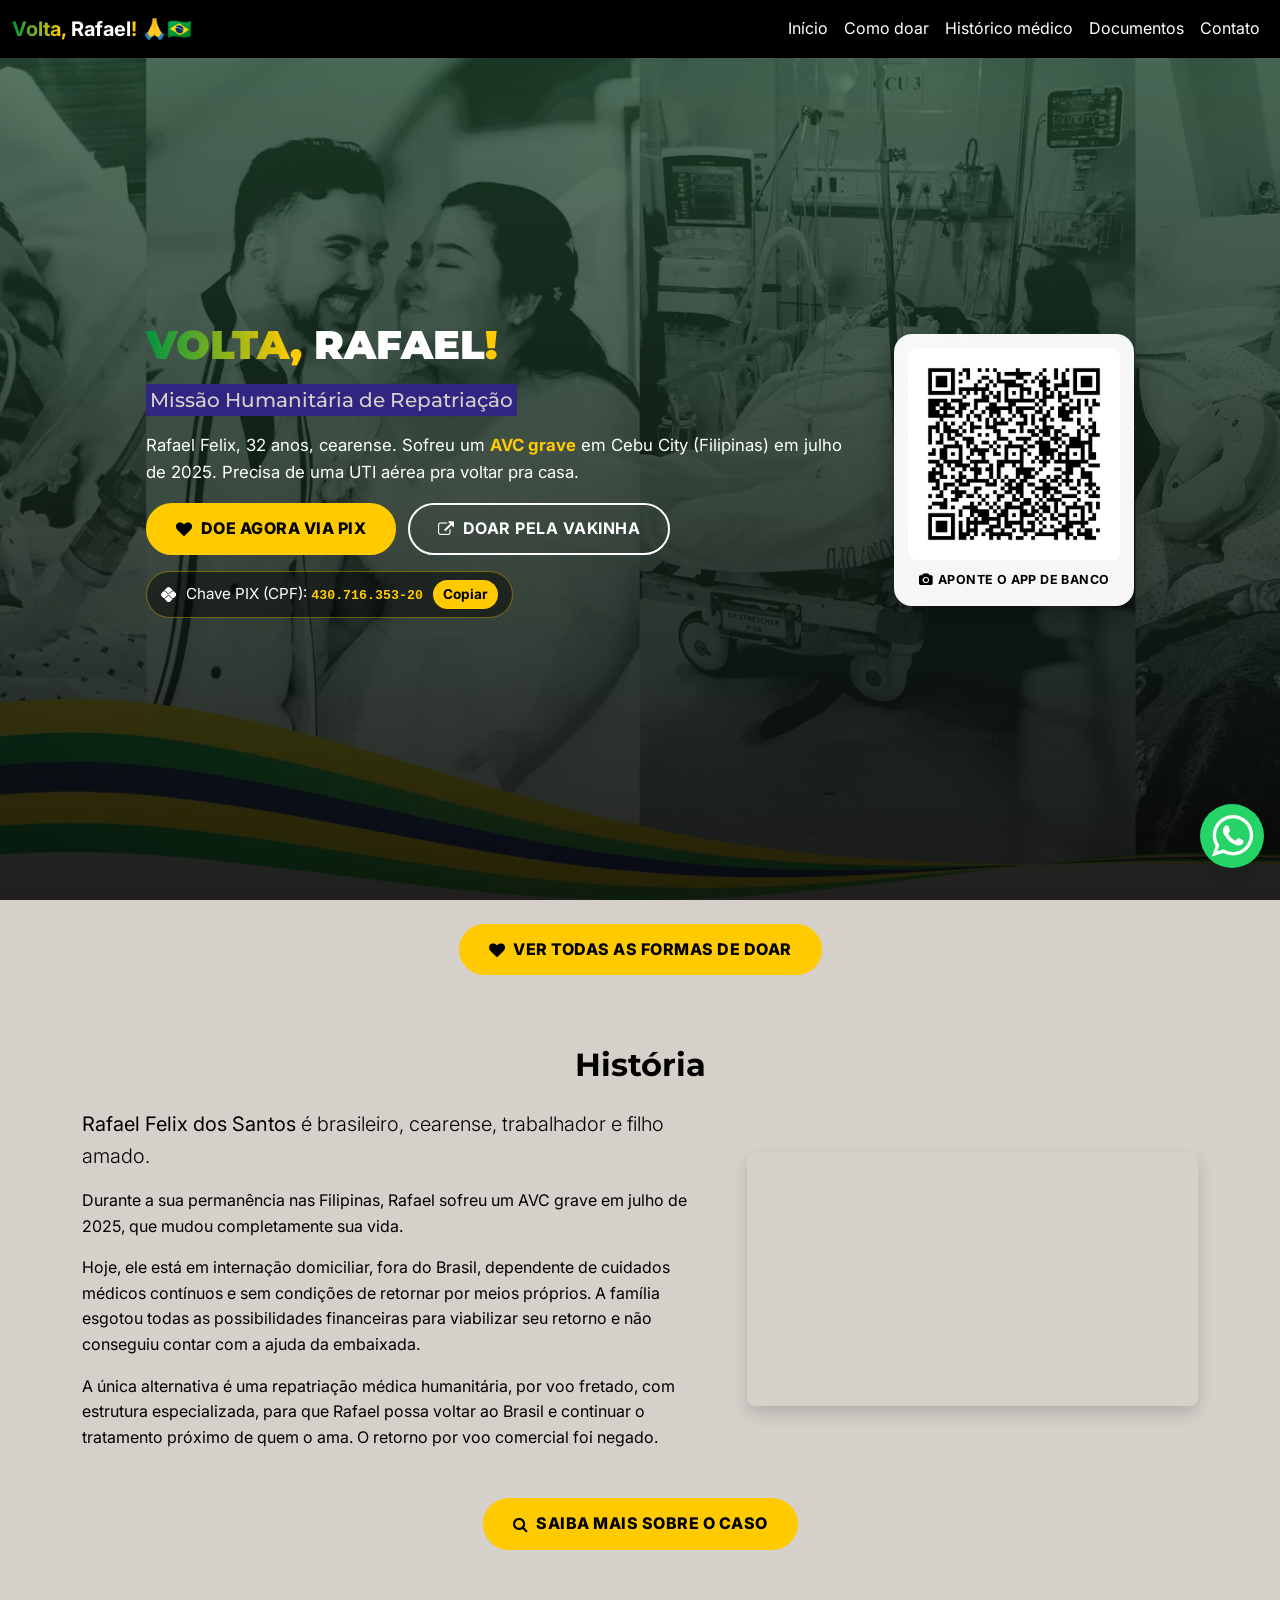
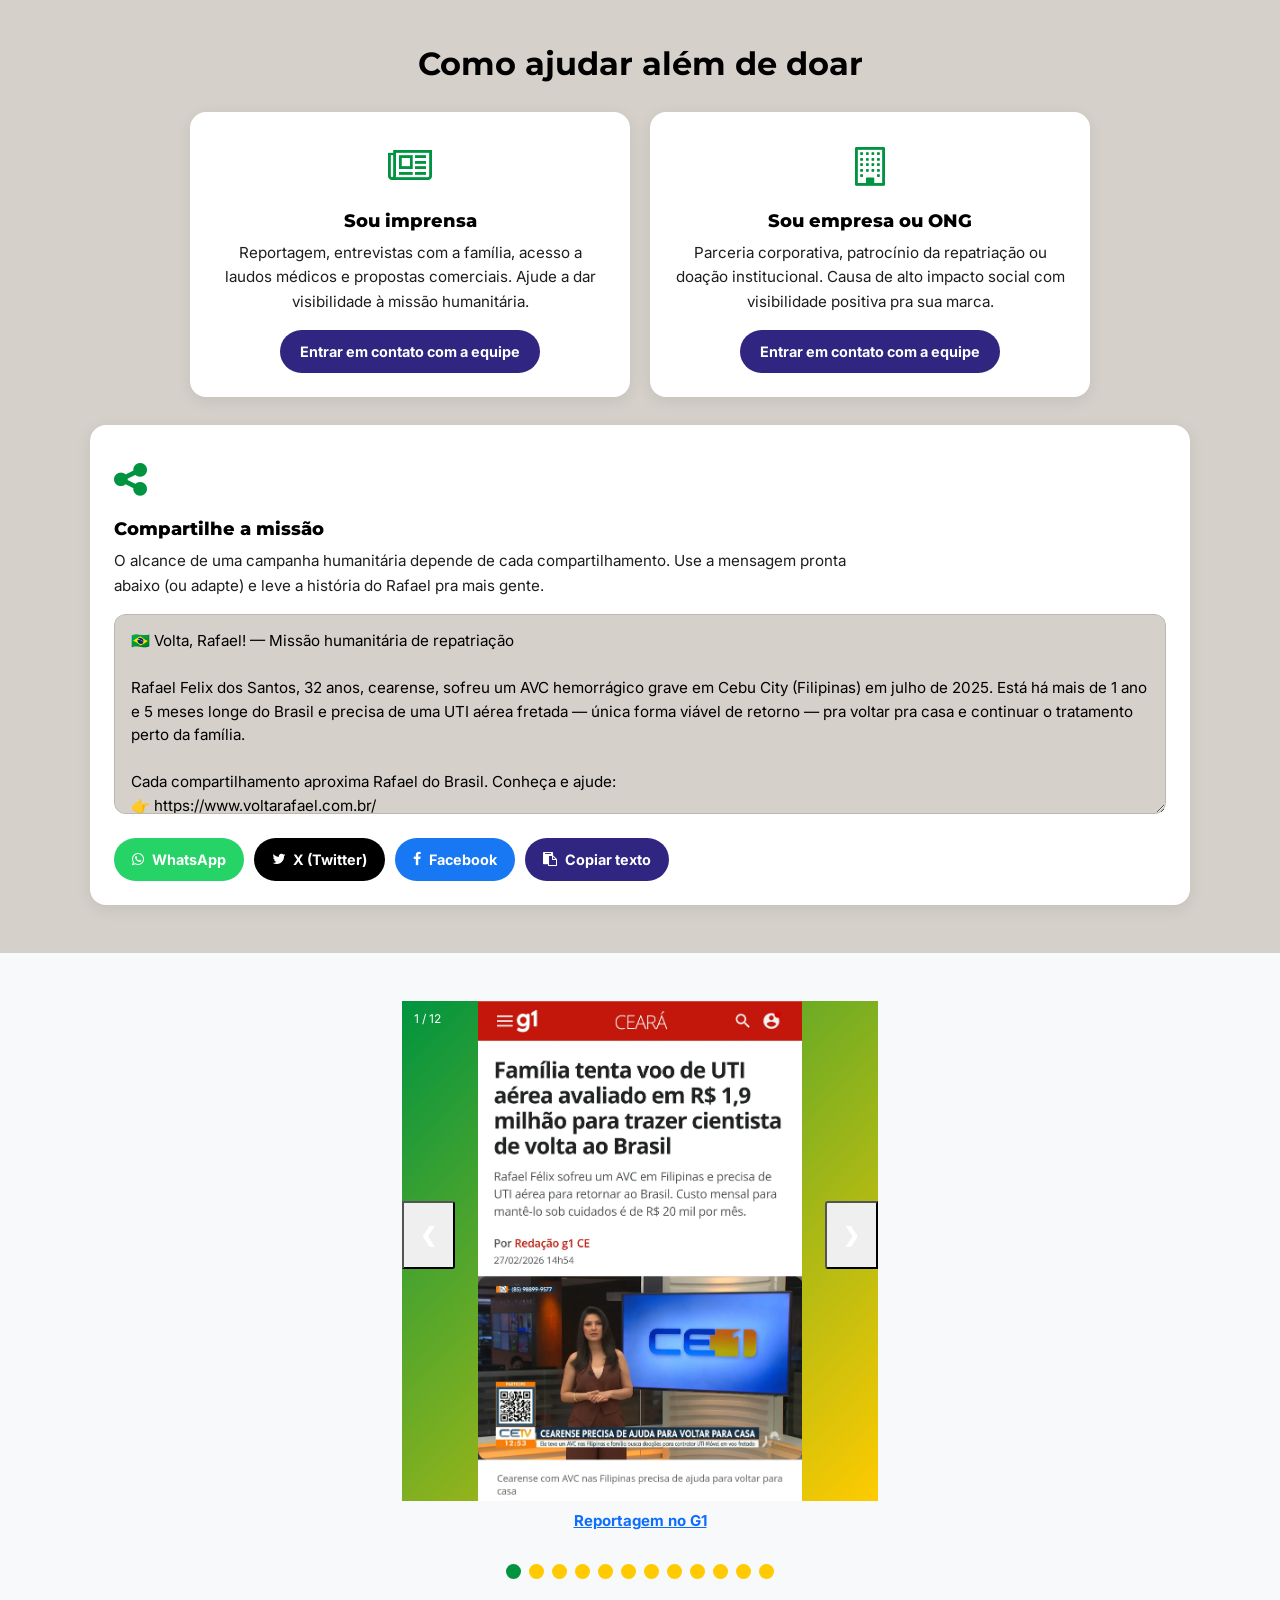
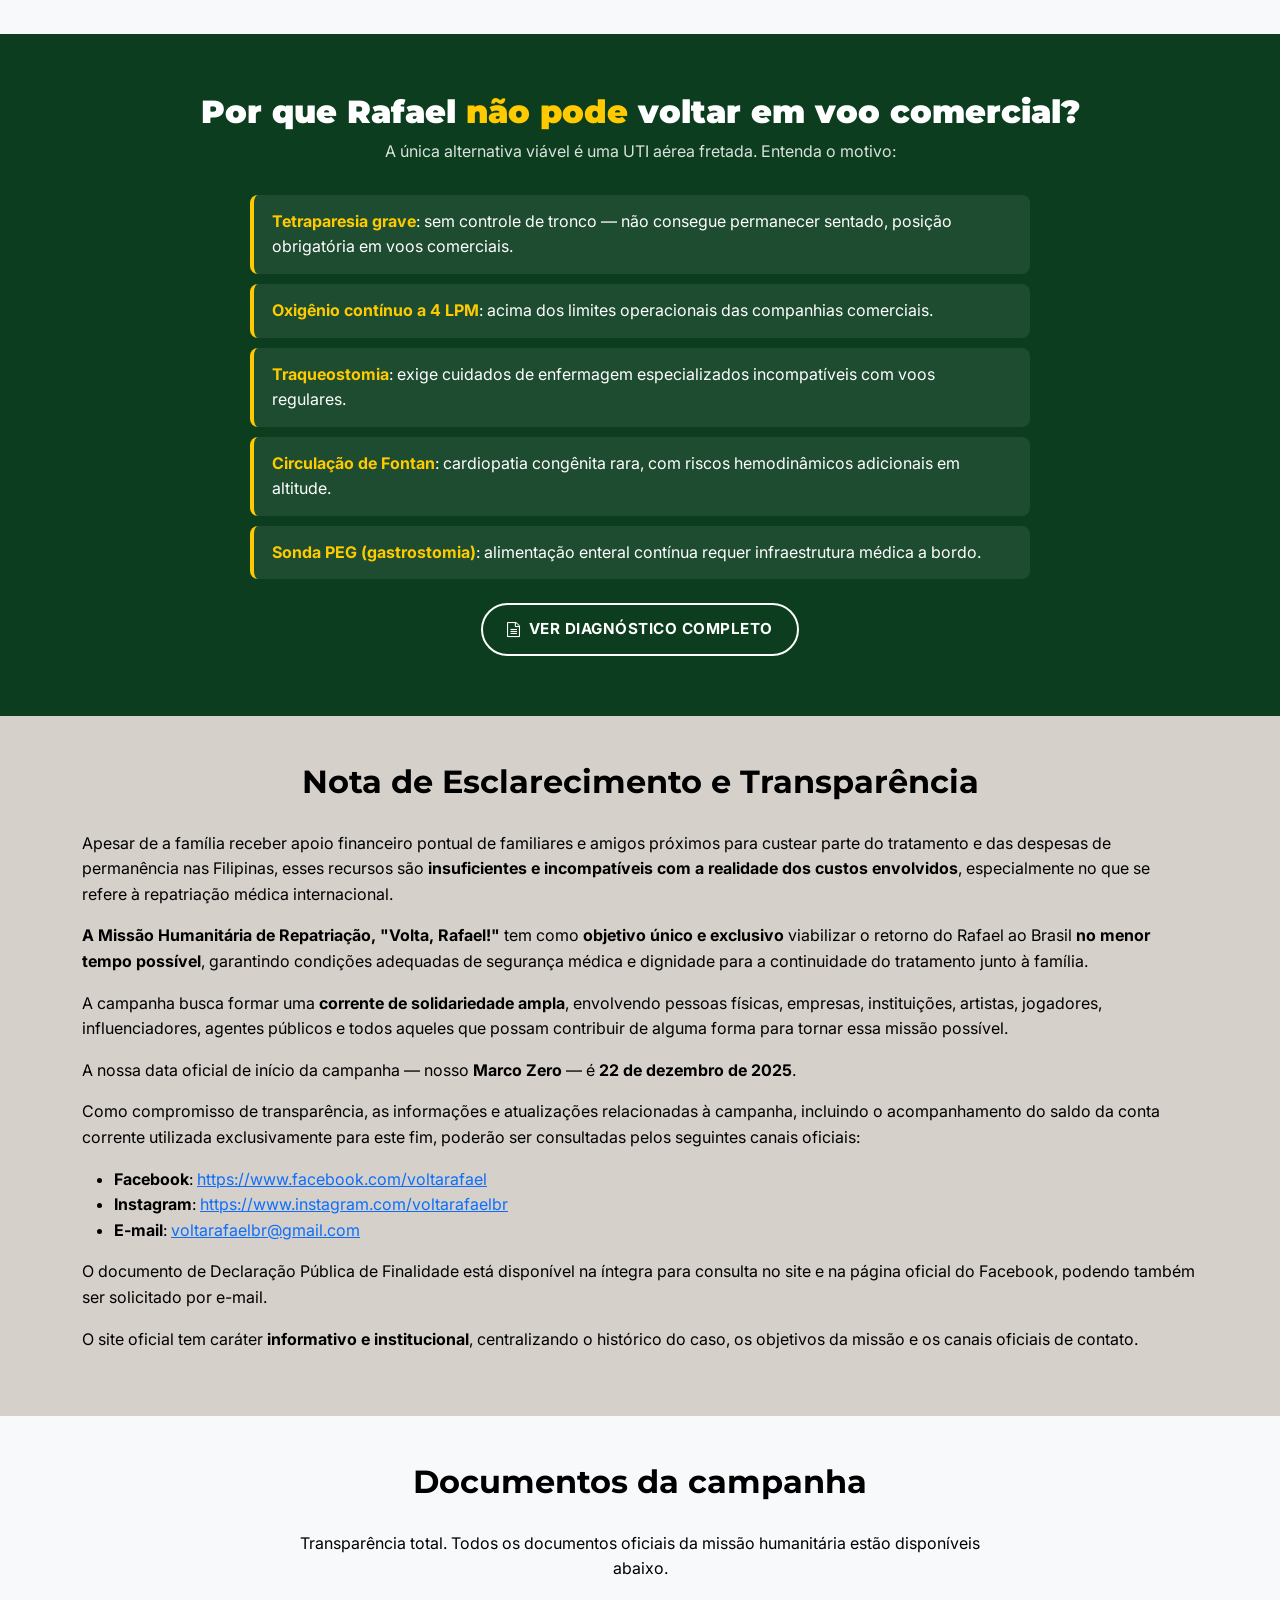
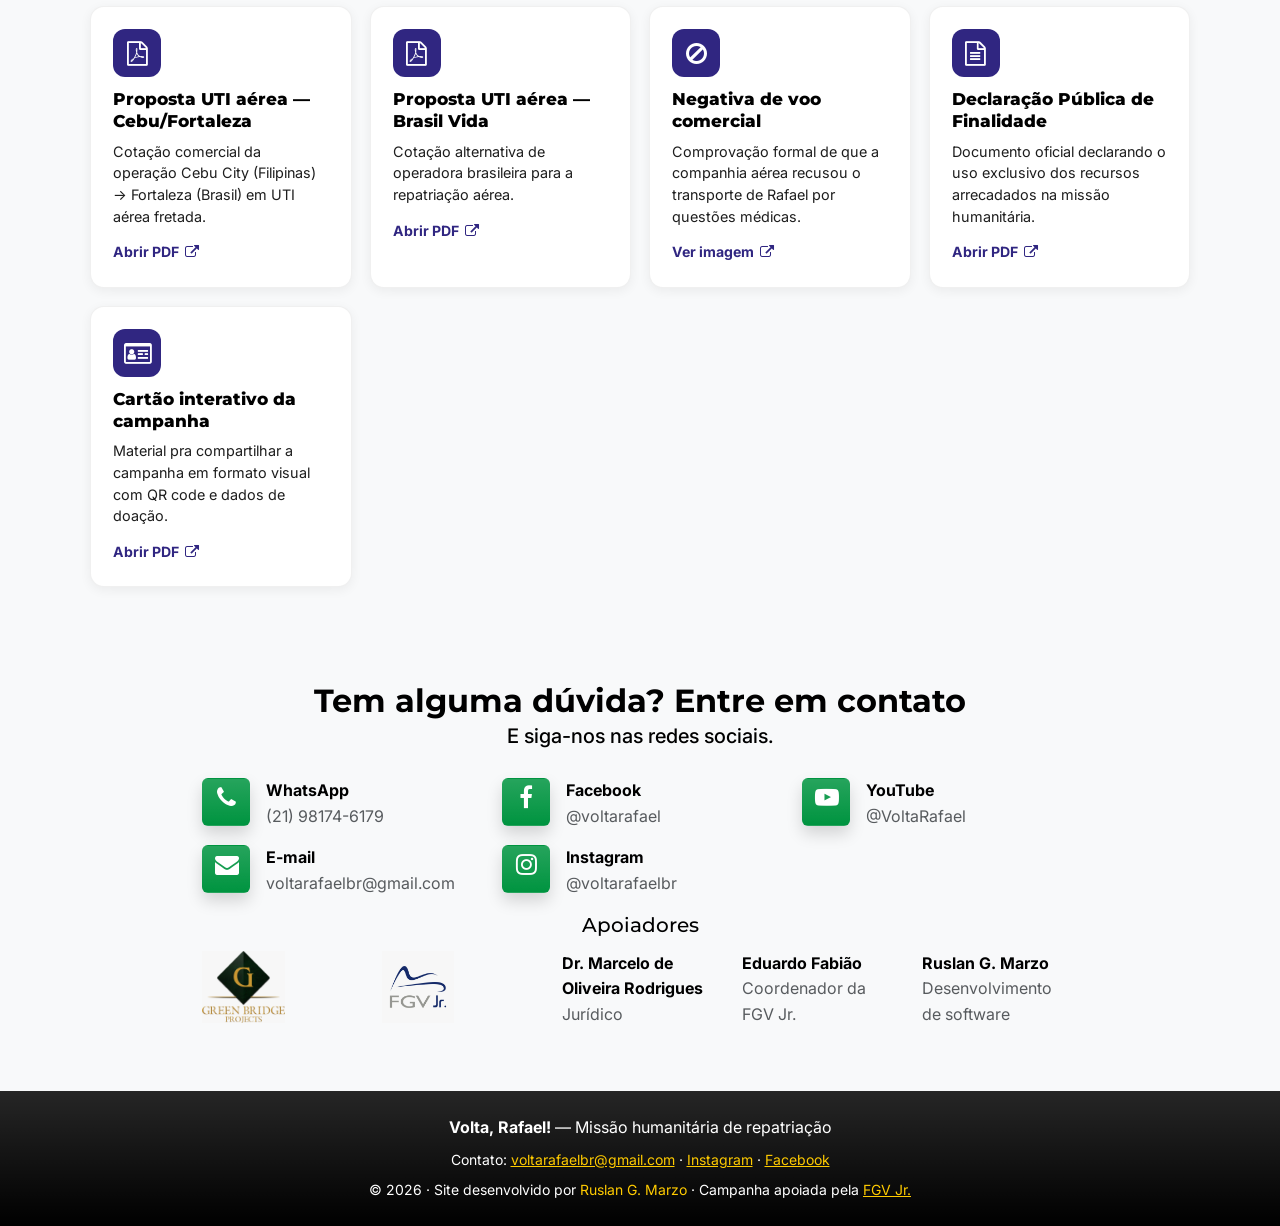
==== commit 3cfc543f: "minor changes Co-Authored-By: Claude Opus 4.7 (1M context) <noreply@anthropic.com>" ====
--- a/index.html
+++ b/index.html
@@ -169,7 +169,7 @@
             </a>
           </div>
           <div class="hero-pix-pill" title="Chave PIX (CPF)">
-            <i class="fa fa-bolt" aria-hidden="true"></i>
+            <svg class="pix-icon-svg" viewBox="0 0 512 512" role="img" aria-label="Pix" xmlns="http://www.w3.org/2000/svg"><path d="M242.4 292.5C247.8 287.1 257.1 287.1 262.5 292.5L339.5 369.5C353.7 383.7 372.6 391.5 392.6 391.5H407.7L310.6 488.6C280.3 518.1 231.1 518.1 200.8 488.6L103.3 391.2H112.6C132.6 391.2 151.5 383.4 165.7 369.2L242.4 292.5zM262.5 218.9C257.1 224.3 247.8 224.3 242.4 218.9L165.7 142.2C151.5 127.1 132.6 120.2 112.6 120.2H103.3L200.7 22.8C231.1-7.6 280.3-7.6 310.6 22.8L407.8 119.9H392.6C372.6 119.9 353.7 127.7 339.5 141.9L262.5 218.9zM112.6 142.7C126.4 142.7 139.1 148.3 149.7 158L226.4 234.7C233.4 241.7 242.6 245.2 251.8 245.2C260.1 245.2 270.2 241.7 277.2 234.7L354.2 157.7C363.9 148 377.5 142.4 391.3 142.4H430.2L488.6 200.8C518.9 231.1 518.9 280.3 488.6 310.6L430.2 369H391.3C377.5 369 363.9 363.4 354.2 353.7L277.2 276.7C263.6 263.1 240.1 263.1 226.5 276.7L149.7 353.4C139.1 363.1 126.4 368.7 112.6 368.7H80.8L22.4 310.3C-7.9 280-7.9 230.8 22.4 200.5L80.8 142.1H112.6z"/></svg>
             <span>Chave PIX (CPF): <code>430.716.353-20</code></span>
             <button type="button" class="copy-btn" onclick="copyPixKey()" aria-label="Copiar chave PIX (CPF)">Copiar</button>
           </div>
@@ -181,31 +181,12 @@
       </div>
     </section>
 
-    <!-- Progresso da arrecadação -->
-    <section class="progresso-arrecadacao" id="progresso" data-aos="fade-up">
+    <!-- CTA: formas de doar -->
+    <section class="py-4 text-center" data-aos="fade-up">
       <div class="container">
-        <h2 class="text-center">Progresso da missão</h2>
-        <div class="valores">
-          <div class="valor-arrecadado">
-            <span>Arrecadado</span><br>
-            <strong id="valorArrecadado">R$ 78.252</strong>
-          </div>
-          <div class="valor-meta">
-            <span>Meta mínima (UTI aérea)</span><br>
-            <strong id="valorMeta">R$ 1.920.000</strong>
-          </div>
-        </div>
-        <div class="progresso-bar" role="progressbar" aria-valuemin="0" aria-valuemax="1920000" aria-valuenow="78252" aria-label="Valor arrecadado até a meta mínima">
-          <div class="progresso-fill" id="progressoFill" style="width: 4.1%;"></div>
-        </div>
-        <p class="progresso-legenda">
-          Última atualização: <strong>15 de março de 2026</strong> · Rafael está <span class="destaque" id="tempoFilipinas">há mais de 9 meses</span> longe do Brasil · Meta segundo a menor cotação de UTI aérea (Central Ambulância Aérea / Portugal).
-        </p>
-        <div class="text-center mt-3">
-          <a href="pix.html" class="btn-doar" style="font-size: 0.95rem;">
-            <i class="fa fa-heart" aria-hidden="true"></i> Ver todas as formas de doar
-          </a>
-        </div>
+        <a href="pix.html" class="btn-doar">
+          <i class="fa fa-heart" aria-hidden="true"></i> Ver todas as formas de doar
+        </a>
       </div>
     </section>
 
--- a/assets/style.css
+++ b/assets/style.css
@@ -516,68 +516,13 @@
   cursor: pointer;
 }
 
-/* --------------------- Barra de progresso da arrecadação --------------------- */
-.progresso-arrecadacao {
-  background: var(--preto);
-  color: var(--branco);
-  padding: 40px 20px;
-}
-
-.progresso-arrecadacao .container {
-  max-width: 900px;
-}
-
-.progresso-arrecadacao h2 {
-  color: var(--branco);
-  font-weight: 900;
-  margin-bottom: 20px;
-}
-
-.progresso-arrecadacao .valores {
-  display: flex;
-  flex-wrap: wrap;
-  justify-content: space-between;
-  gap: 16px;
-  margin-bottom: 16px;
-  font-size: 1rem;
-}
-
-.progresso-arrecadacao .valor-arrecadado strong {
-  color: var(--amarelo);
-  font-size: 1.6rem;
-  font-weight: 900;
-}
-
-.progresso-arrecadacao .valor-meta strong {
-  color: var(--branco);
-  font-size: 1.2rem;
-  font-weight: 800;
-}
-
-.progresso-bar {
-  background: rgba(255, 255, 255, 0.12);
-  height: 18px;
-  border-radius: 999px;
-  overflow: hidden;
-  position: relative;
-}
-
-.progresso-fill {
-  height: 100%;
-  background: linear-gradient(90deg, var(--verde), var(--amarelo));
-  border-radius: 999px;
-  transition: width 0.8s ease;
-}
-
-.progresso-legenda {
-  margin-top: 10px;
-  font-size: 0.9rem;
-  opacity: 0.85;
-}
-
-.progresso-legenda .destaque {
-  color: var(--amarelo);
-  font-weight: 700;
+/* --------------------- Ícone Pix (SVG inline) --------------------- */
+.pix-icon-svg {
+  width: 1em;
+  height: 1em;
+  display: inline-block;
+  vertical-align: -0.125em;
+  fill: currentColor;
 }
 
 /* --------------------- CTA amarelo full-width (estilo post) --------------------- */
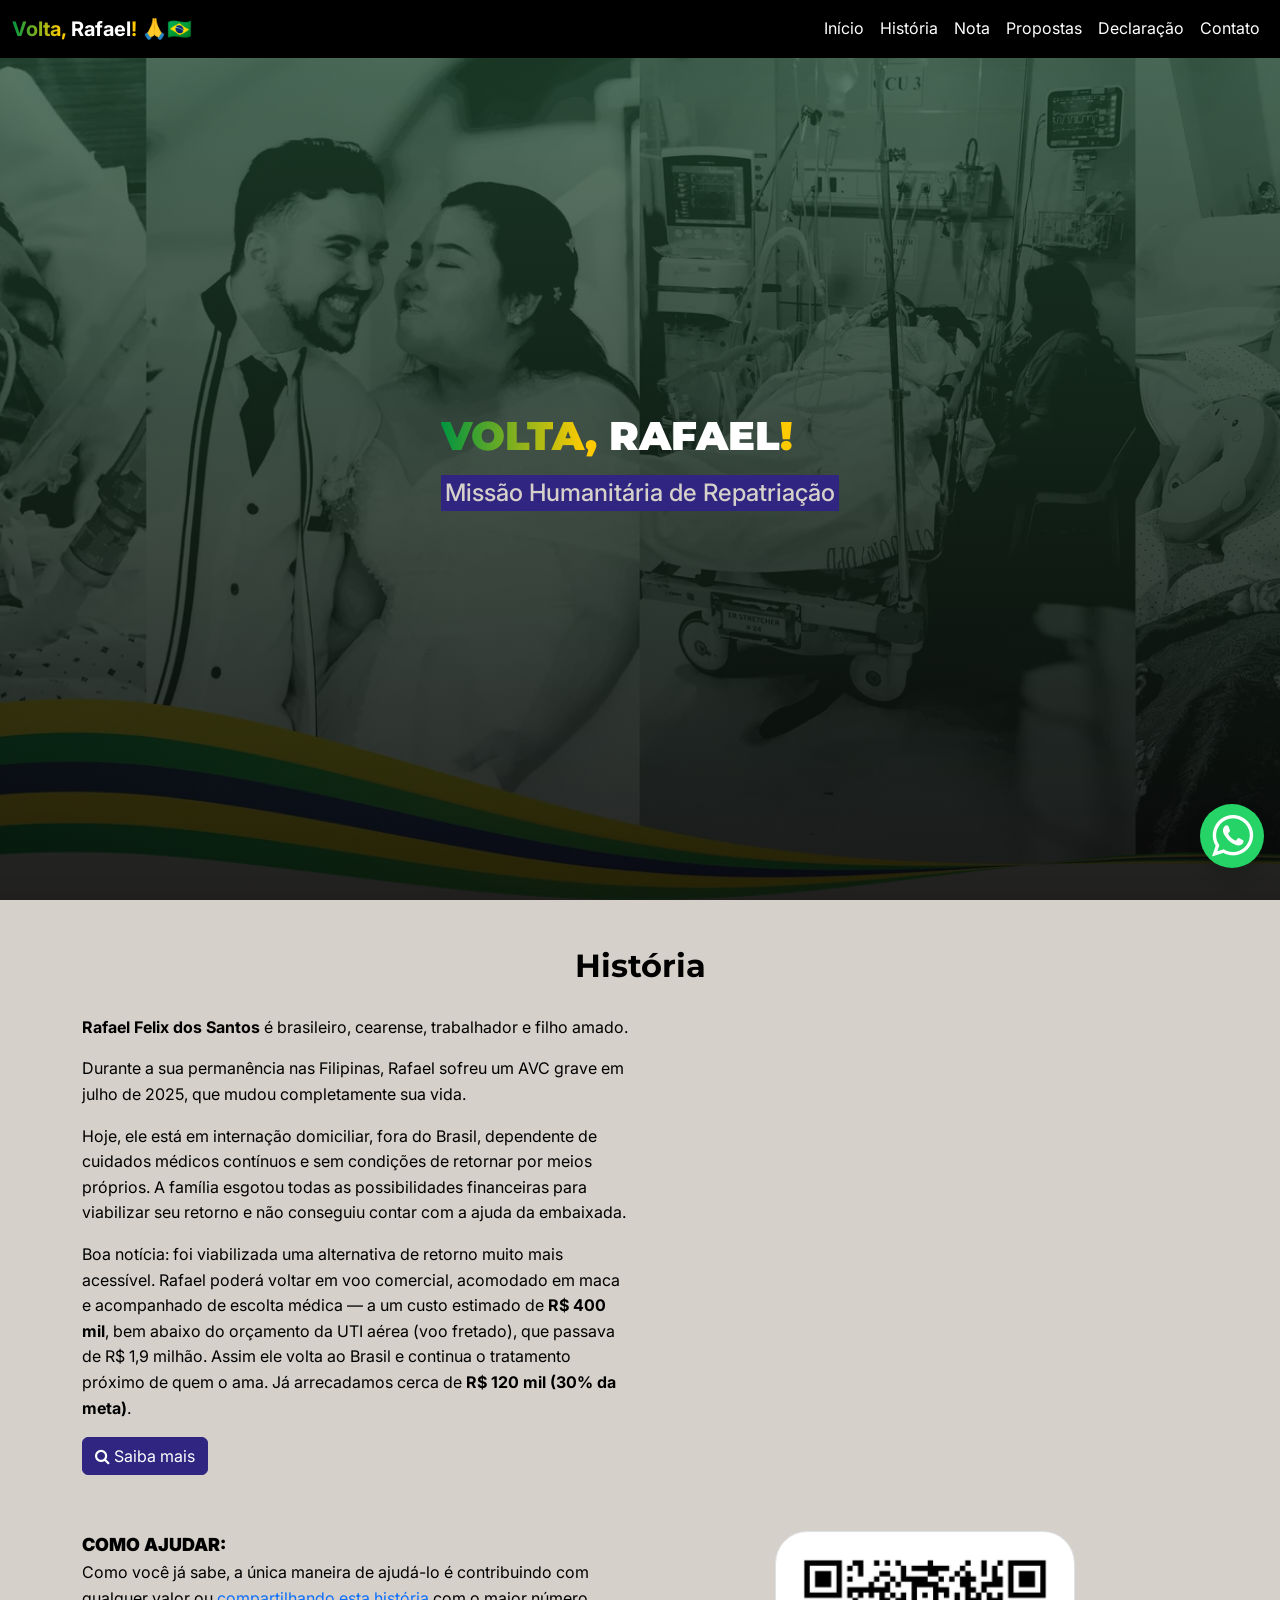
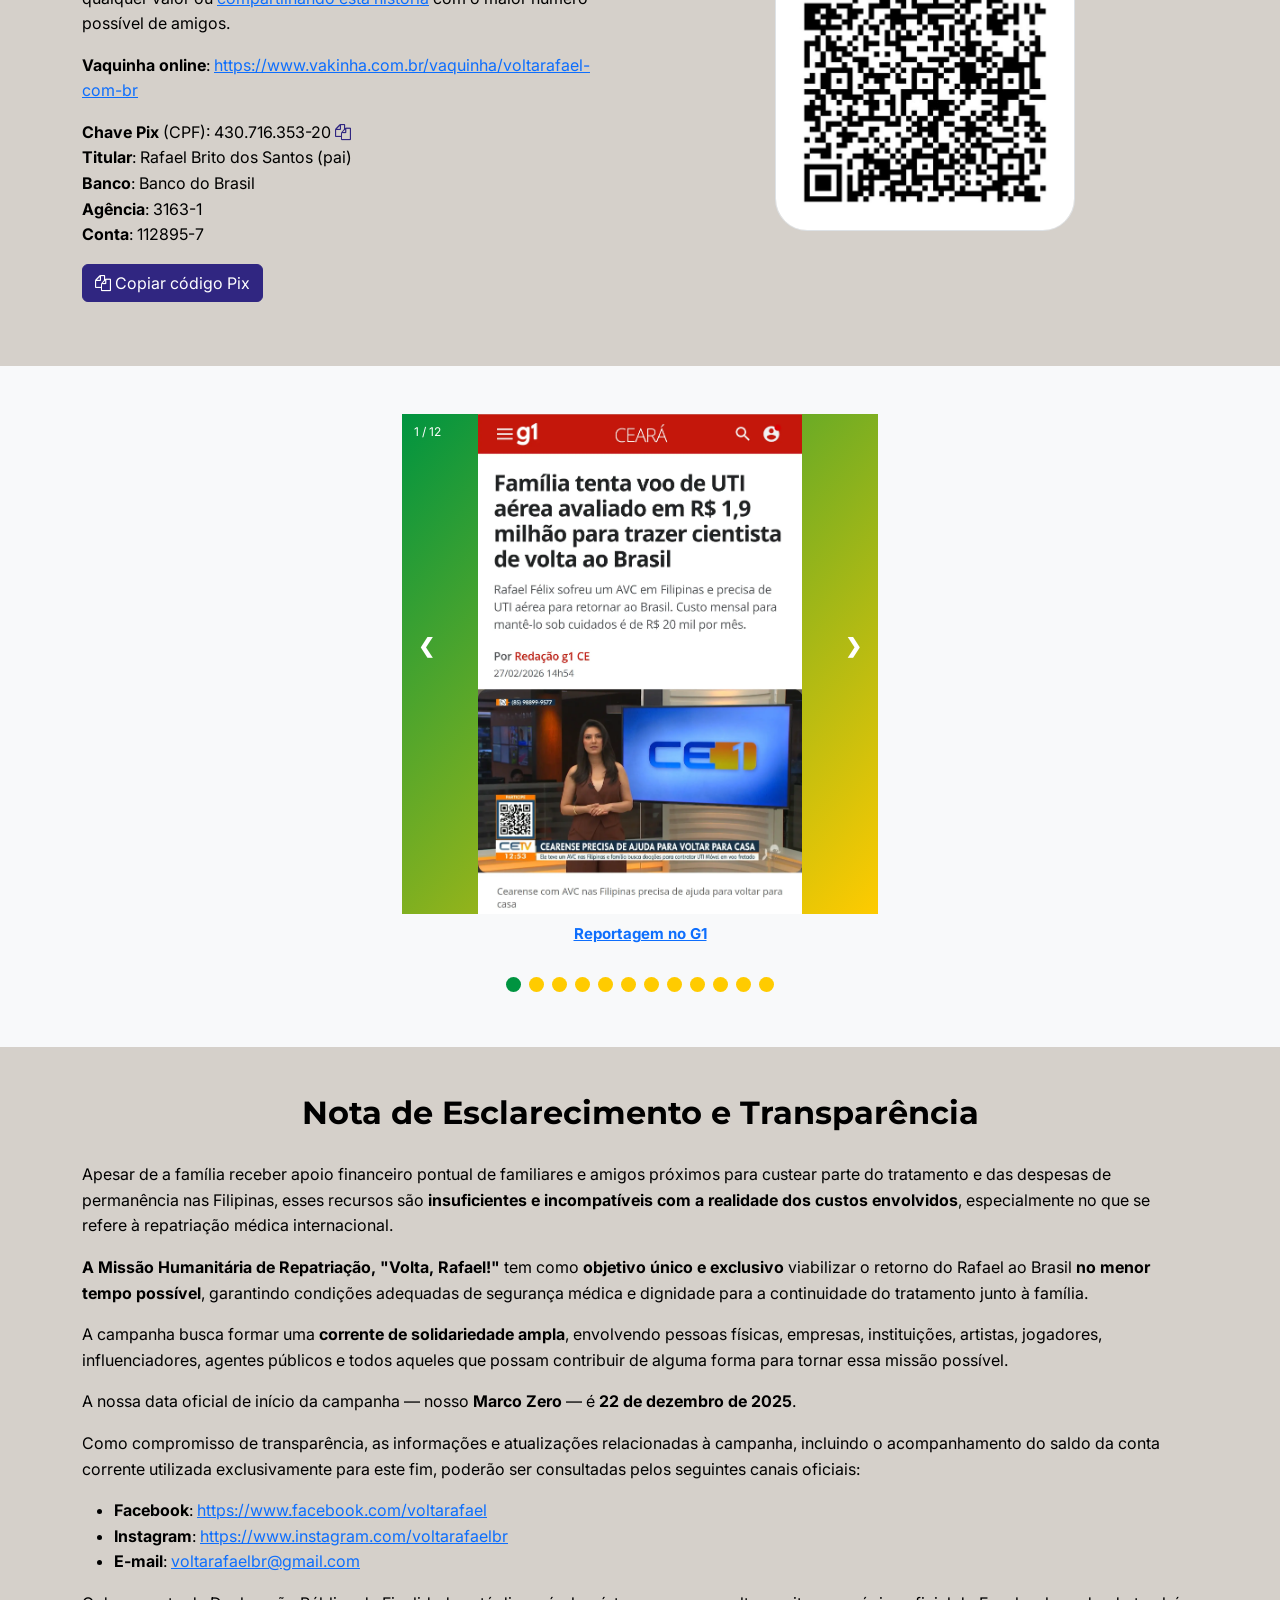
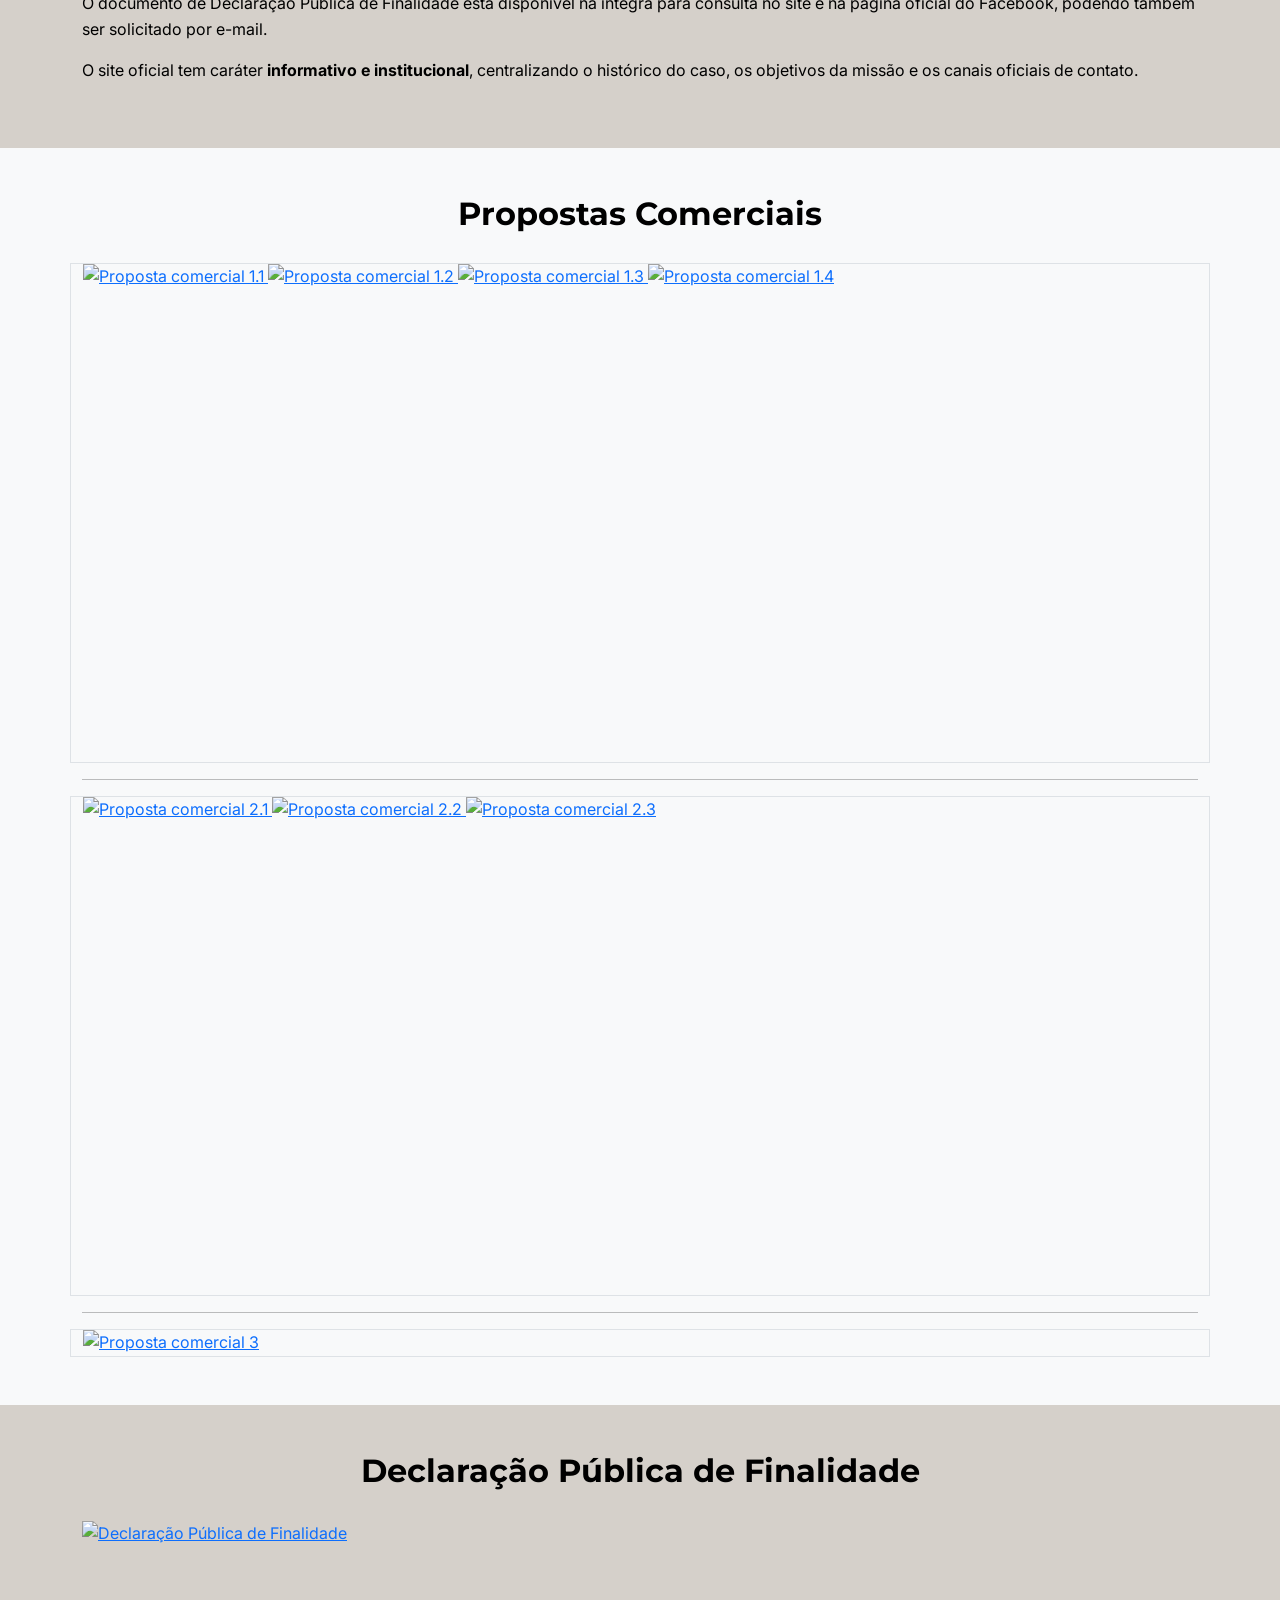
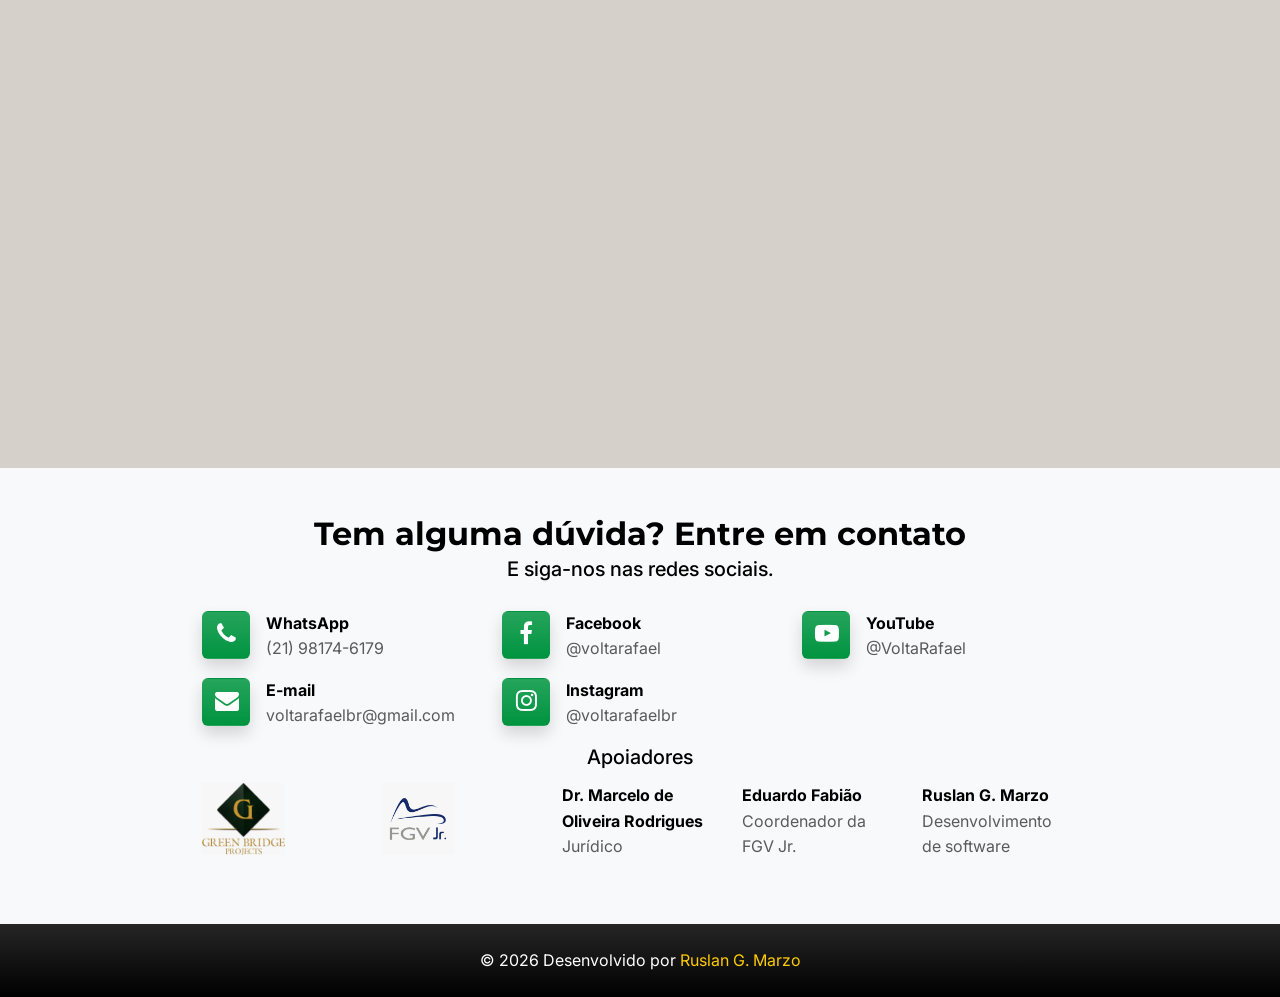
==== commit 1b263a7f: "atualizando informacoes do site" ====
--- a/index.html
+++ b/index.html
@@ -4,105 +4,23 @@
 <head>
   <meta charset="UTF-8">
   <meta name="viewport" content="width=device-width, initial-scale=1.0">
-
-  <title>Volta, Rafael! — Repatriação humanitária de cearense com AVC nas Filipinas</title>
-  <meta name="description" content="Rafael Felix, 32 anos, cearense, sofreu AVC grave em Cebu City. Ajude a trazê-lo de volta ao Brasil: PIX, Vakinha, contatos e histórico médico da missão humanitária.">
-  <meta name="keywords" content="missão humanitária, repatriação médica, UTI aérea, AVC, cearense, Filipinas, Fortaleza, Rafael Felix, Volta Rafael, doação, vakinha, PIX">
-  <meta name="robots" content="index, follow">
+  <meta name="description"
+    content="Volta, Rafael! Missão humanitária de repatriação.">
+  <meta name="keywords" content="missão humanitária, repatriação">
   <meta name="author" content="Ruslan Guerra Marzo">
   <link rel="author" href="https://ruslanguerramarzo.web.app">
-  <link rel="canonical" href="https://www.voltarafael.com.br/">
-
-  <!-- Open Graph (WhatsApp, Facebook, LinkedIn) -->
-  <meta property="og:title" content="Volta, Rafael! — Repatriação humanitária de cearense com AVC nas Filipinas">
-  <meta property="og:description" content="Rafael Felix, 32 anos, cearense, precisa voltar pro Brasil após AVC grave em Cebu City. Doe, compartilhe, ajude a missão humanitária.">
-  <meta property="og:image" content="https://www.voltarafael.com.br/assets/hero-2.webp">
-  <meta property="og:image:alt" content="Rafael Felix dos Santos — Volta, Rafael!">
-  <meta property="og:url" content="https://www.voltarafael.com.br/">
-  <meta property="og:type" content="website">
-  <meta property="og:locale" content="pt_BR">
-  <meta property="og:site_name" content="Volta, Rafael!">
-
-  <!-- Twitter Card -->
-  <meta name="twitter:card" content="summary_large_image">
-  <meta name="twitter:title" content="Volta, Rafael! — Repatriação humanitária">
-  <meta name="twitter:description" content="Cearense de 32 anos precisa voltar pro Brasil após AVC grave nas Filipinas. Ajude a missão humanitária.">
-  <meta name="twitter:image" content="https://www.voltarafael.com.br/assets/hero-2.webp">
-
-  <!-- Icons -->
-  <link rel="icon" type="image/png" href="assets/logo.png">
-  <link rel="apple-touch-icon" href="assets/logo.png">
-
-  <!-- Preconnects pra CDNs (reduz DNS/TLS handshake dos recursos críticos) -->
-  <link rel="preconnect" href="https://fonts.googleapis.com">
-  <link rel="preconnect" href="https://fonts.gstatic.com" crossorigin>
-  <link rel="preconnect" href="https://cdn.jsdelivr.net">
-  <link rel="preconnect" href="https://cdnjs.cloudflare.com">
-
-  <!-- Preload do hero above-the-fold -->
+  <title>Volta, Rafael! - Missão humanitária de repatriação</title>
+  <link rel="icon" type="image/x-icon" href="assets/logo.png">
+  <!-- Bootstrap CSS -->
+  <link href="https://cdn.jsdelivr.net/npm/bootstrap@5.3.3/dist/css/bootstrap.min.css" rel="stylesheet">
+  <!-- Google Fonts: Montserrat, Poppins, Inter, Roboto -->
+  <link href="https://fonts.googleapis.com/css2?family=Montserrat|Poppins|Inter|Roboto" rel="stylesheet">
+  <!-- AOS for animations -->
+  <link href="https://cdn.jsdelivr.net/npm/aos@2.3.4/dist/aos.css" rel="stylesheet">
+  <link rel="stylesheet" href="https://cdnjs.cloudflare.com/ajax/libs/font-awesome/4.7.0/css/font-awesome.min.css">
   <link rel="preload" as="image" href="assets/hero.webp" media="(min-width: 601px)" fetchpriority="high">
   <link rel="preload" as="image" href="assets/hero-mobile.webp" media="(max-width: 600px)" fetchpriority="high">
-
-  <!-- Bootstrap CSS -->
-  <link href="https://cdn.jsdelivr.net/npm/bootstrap@5.3.3/dist/css/bootstrap.min.css" rel="stylesheet">
-  <!-- Google Fonts: Montserrat, Poppins, Inter, Roboto (display=swap) -->
-  <link href="https://fonts.googleapis.com/css2?family=Inter:wght@400;600&family=Montserrat:wght@700;800;900&family=Poppins:wght@600;800&family=Roboto:wght@400;700&display=swap" rel="stylesheet">
-  <!-- AOS animations -->
-  <link href="https://cdn.jsdelivr.net/npm/aos@2.3.4/dist/aos.css" rel="stylesheet">
-  <link rel="stylesheet" href="https://cdnjs.cloudflare.com/ajax/libs/font-awesome/4.7.0/css/font-awesome.min.css">
-  <link rel="stylesheet" href="assets/style.css?v=6">
-
-  <!-- Structured data (schema.org) -->
-  <script type="application/ld+json">
-  {
-    "@context": "https://schema.org",
-    "@graph": [
-      {
-        "@type": "WebSite",
-        "@id": "https://www.voltarafael.com.br/#website",
-        "url": "https://www.voltarafael.com.br/",
-        "name": "Volta, Rafael!",
-        "description": "Missão humanitária de repatriação de Rafael Felix dos Santos, cearense internado nas Filipinas após AVC grave em julho de 2025.",
-        "inLanguage": "pt-BR"
-      },
-      {
-        "@type": "Person",
-        "@id": "https://www.voltarafael.com.br/#rafael",
-        "name": "Rafael Felix dos Santos",
-        "nationality": "Brazilian",
-        "birthPlace": {
-          "@type": "Place",
-          "name": "Fortaleza, Ceará, Brasil",
-          "address": {
-            "@type": "PostalAddress",
-            "addressLocality": "Fortaleza",
-            "addressRegion": "CE",
-            "addressCountry": "BR"
-          }
-        },
-        "homeLocation": {
-          "@type": "Place",
-          "name": "Cebu City, Filipinas",
-          "address": {
-            "@type": "PostalAddress",
-            "addressLocality": "Cebu City",
-            "addressCountry": "PH"
-          }
-        },
-        "description": "Cearense de 32 anos em internação domiciliar em Cebu City (Filipinas) após AVC hemorrágico grave em julho de 2025. Aguardando repatriação médica por UTI aérea para Fortaleza."
-      },
-      {
-        "@type": "DonateAction",
-        "name": "Ajude Rafael a voltar pro Brasil",
-        "description": "Doação para a missão humanitária de repatriação de Rafael Felix dos Santos, via UTI aérea de Cebu City (Filipinas) para Fortaleza (Brasil).",
-        "recipient": { "@id": "https://www.voltarafael.com.br/#rafael" },
-        "url": "https://www.voltarafael.com.br/pix.html",
-        "target": "https://www.voltarafael.com.br/pix.html",
-        "priceCurrency": "BRL"
-      }
-    ]
-  }
-  </script>
+  <link rel="stylesheet" href="assets/style.css?v=2">
 </head>
 
 <body>
@@ -125,13 +43,16 @@
               <a class="nav-link" href="#home">Início</a>
             </li>
             <li class="nav-item">
-              <a class="nav-link" href="pix.html">Como doar</a>
+              <a class="nav-link" href="#historia">História</a>
             </li>
             <li class="nav-item">
-              <a class="nav-link" href="historico.html">Histórico médico</a>
+              <a class="nav-link" href="#nota">Nota</a>
             </li>
             <li class="nav-item">
-              <a class="nav-link" href="#documentos">Documentos</a>
+              <a class="nav-link" href="#propostas">Propostas</a>
+            </li>
+            <li class="nav-item">
+              <a class="nav-link" href="#declaracao">Declaração</a>
             </li>
             <li class="nav-item">
               <a class="nav-link" href="#contact">Contato</a>
@@ -151,117 +72,72 @@
     <!-- Hero Section -->
     <section class="hero" id="home" data-aos="fade-in">
       <div class="hero-content">
-        <div id="textoHero">
+        <div id="textoHero" class="container">
           <h1 class="text-uppercase mb-3 cor-amarelo" style="font-weight: 900;">
             <span class="gradient-text-2">Volta</span>, <span class="cor-branco">Rafael</span>!
           </h1>
-          <h2 class="h5 cor-cinza-claro mb-3 p-1 d-inline-block" style="background-color: var(--azul);">Missão Humanitária de Repatriação</h2>
-          <p class="cor-branco mb-3" style="font-size: 1.05rem;">
-            Rafael Felix, 32 anos, cearense. Sofreu um <strong class="cor-amarelo">AVC grave</strong> em Cebu City (Filipinas) em julho de 2025.
-            Precisa de uma UTI aérea pra voltar pra casa.
-          </p>
-          <div class="hero-ctas">
-            <button type="button" onclick="doarAgora()" class="btn-doar">
-              <i class="fa fa-heart" aria-hidden="true"></i> Doe agora via PIX
-            </button>
-            <a href="https://www.vakinha.com.br/vaquinha/voltarafael-com-br" target="_blank" rel="noopener" class="btn-vakinha">
-              <i class="fa fa-external-link" aria-hidden="true"></i> Doar pela Vakinha
-            </a>
-          </div>
-          <div class="hero-pix-pill" title="Chave PIX (CPF)">
-            <svg class="pix-icon-svg" viewBox="0 0 512 512" role="img" aria-label="Pix" xmlns="http://www.w3.org/2000/svg"><path d="M242.4 292.5C247.8 287.1 257.1 287.1 262.5 292.5L339.5 369.5C353.7 383.7 372.6 391.5 392.6 391.5H407.7L310.6 488.6C280.3 518.1 231.1 518.1 200.8 488.6L103.3 391.2H112.6C132.6 391.2 151.5 383.4 165.7 369.2L242.4 292.5zM262.5 218.9C257.1 224.3 247.8 224.3 242.4 218.9L165.7 142.2C151.5 127.1 132.6 120.2 112.6 120.2H103.3L200.7 22.8C231.1-7.6 280.3-7.6 310.6 22.8L407.8 119.9H392.6C372.6 119.9 353.7 127.7 339.5 141.9L262.5 218.9zM112.6 142.7C126.4 142.7 139.1 148.3 149.7 158L226.4 234.7C233.4 241.7 242.6 245.2 251.8 245.2C260.1 245.2 270.2 241.7 277.2 234.7L354.2 157.7C363.9 148 377.5 142.4 391.3 142.4H430.2L488.6 200.8C518.9 231.1 518.9 280.3 488.6 310.6L430.2 369H391.3C377.5 369 363.9 363.4 354.2 353.7L277.2 276.7C263.6 263.1 240.1 263.1 226.5 276.7L149.7 353.4C139.1 363.1 126.4 368.7 112.6 368.7H80.8L22.4 310.3C-7.9 280-7.9 230.8 22.4 200.5L80.8 142.1H112.6z"/></svg>
-            <span>Chave PIX (CPF): <code>430.716.353-20</code></span>
-            <button type="button" class="copy-btn" onclick="copyPixKey()" aria-label="Copiar chave PIX (CPF)">Copiar</button>
-          </div>
-        </div>
-        <div class="hero-qr" aria-label="Código QR do PIX (CPF) — escaneie com o app de banco">
-          <img src="assets/qr-code-pix.jpeg" alt="Código QR do PIX — chave CPF 430.716.353-20" width="240" height="240" loading="eager" fetchpriority="high">
-          <span class="hero-qr-label"><i class="fa fa-camera" aria-hidden="true"></i> Aponte o app de banco</span>
-        </div>
-      </div>
-    </section>
-
-    <!-- CTA: formas de doar -->
-    <section class="py-4 text-center" data-aos="fade-up">
-      <div class="container">
-        <a href="pix.html" class="btn-doar">
-          <i class="fa fa-heart" aria-hidden="true"></i> Ver todas as formas de doar
-        </a>
+          <h4 class="cor-cinza-claro mb-3 p-1" style="background-color: var(--azul);">Missão Humanitária de Repatriação</h4>
+        </div>
       </div>
     </section>
 
     <!-- História Section -->
     <section class="py-5" id="historia" data-aos="fade-up">
       <div class="container">
-        <h2 class="section-title text-center mb-4">História</h2>
-        <div class="row align-items-center g-4">
-          <div class="col-md-7">
-            <p class="lead mb-3"><b>Rafael Felix dos Santos</b> é brasileiro, cearense, trabalhador e filho amado.</p>
-            <p>Durante a sua permanência nas Filipinas, Rafael sofreu um AVC grave em julho de 2025, que mudou completamente sua vida.</p>
-            <p>Hoje, ele está em internação domiciliar, fora do Brasil, dependente de cuidados médicos contínuos e sem condições de retornar por meios próprios. A família esgotou todas as possibilidades financeiras para viabilizar seu retorno e não conseguiu contar com a ajuda da embaixada.</p>
-            <p class="mb-0">A única alternativa é uma repatriação médica humanitária, por voo fretado, com estrutura especializada, para que Rafael possa voltar ao Brasil e continuar o tratamento próximo de quem o ama. O retorno por voo comercial foi negado.</p>
-          </div>
-          <div class="col-md-5">
-            <div class="ratio ratio-16x9 rounded-3 shadow overflow-hidden">
-              <iframe loading="lazy" src="https://www.youtube.com/embed/eMkDxVP5v5c?si=ek91wP_j1HfM4G-W"
-                title="YouTube video player" frameborder="0"
-                allow="accelerometer; autoplay; clipboard-write; encrypted-media; gyroscope; picture-in-picture; web-share"
-                referrerpolicy="strict-origin-when-cross-origin" allowfullscreen>
-              </iframe>
-            </div>
-          </div>
-        </div>
-        <div class="text-center mt-5">
-          <a href="historico.html" class="btn-doar">
-            <i class="fa fa-search" aria-hidden="true"></i> Saiba mais sobre o caso
-          </a>
-        </div>
-      </div>
-    </section>
-
-    <!-- Como ajudar além de doar -->
-    <section class="py-5" id="ajudar" data-aos="fade-up">
-      <div class="container">
-        <h2 class="section-title text-center">Como ajudar além de doar</h2>
-
-        <!-- Linha 1: dois cards lado a lado (Imprensa, Empresas/ONGs) -->
-        <div class="cards-ajudar cards-ajudar-pair">
-          <div class="card-ajudar">
-            <div class="icone"><i class="fa fa-newspaper-o" aria-hidden="true"></i></div>
-            <h3>Sou imprensa</h3>
-            <p>Reportagem, entrevistas com a família, acesso a laudos médicos e propostas comerciais. Ajude a dar visibilidade à missão humanitária.</p>
-            <a href="mailto:voltarafaelbr@gmail.com?subject=Imprensa%20%E2%80%94%20Volta%2C%20Rafael%21&body=Ol%C3%A1%2C%20sou%20de%20um%20ve%C3%ADculo%20de%20imprensa%20e%20gostaria%20de%20fazer%20uma%20reportagem%20sobre%20a%20miss%C3%A3o%20humanit%C3%A1ria%20Volta%2C%20Rafael!%0A%0AVe%C3%ADculo%3A%20%0AContato%3A%20%0AAssunto%3A%20" class="btn-card" aria-label="Entrar em contato com a equipe — imprensa">Entrar em contato com a equipe</a>
-          </div>
-          <div class="card-ajudar">
-            <div class="icone"><i class="fa fa-building-o" aria-hidden="true"></i></div>
-            <h3>Sou empresa ou ONG</h3>
-            <p>Parceria corporativa, patrocínio da repatriação ou doação institucional. Causa de alto impacto social com visibilidade positiva pra sua marca.</p>
-            <a href="mailto:voltarafaelbr@gmail.com?subject=Parceria%20institucional%20%E2%80%94%20Volta%2C%20Rafael%21&body=Ol%C3%A1%2C%20representamos%20uma%20empresa%2FONG%20interessada%20em%20apoiar%20a%20miss%C3%A3o%20humanit%C3%A1ria.%0A%0AOrganiza%C3%A7%C3%A3o%3A%20%0AContato%3A%20%0ATipo%20de%20apoio%20pretendido%3A%20" class="btn-card" aria-label="Entrar em contato com a equipe — empresas e ONGs">Entrar em contato com a equipe</a>
-          </div>
-        </div>
-
-        <!-- Linha 2: card destaque (Compartilhe a missão) -->
-        <div class="card-ajudar card-share" data-aos="fade-up">
-          <div class="icone"><i class="fa fa-share-alt" aria-hidden="true"></i></div>
-          <h3>Compartilhe a missão</h3>
-          <p>O alcance de uma campanha humanitária depende de cada compartilhamento. Use a mensagem pronta abaixo (ou adapte) e leve a história do Rafael pra mais gente.</p>
-          <div class="share-mensagem">
-            <label for="shareTexto" class="visually-hidden">Mensagem de compartilhamento pronta</label>
-            <textarea id="shareTexto" readonly>Carregando mensagem...</textarea>
-          </div>
-          <div class="share-botoes">
-            <a id="shareWhatsApp" href="https://api.whatsapp.com/send?text=https%3A%2F%2Fwww.voltarafael.com.br%2F" target="_blank" rel="noopener" class="btn-share-channel btn-share-whats">
-              <i class="fa fa-whatsapp" aria-hidden="true"></i> WhatsApp
-            </a>
-            <a id="shareTwitter" href="https://twitter.com/intent/tweet?url=https%3A%2F%2Fwww.voltarafael.com.br%2F" target="_blank" rel="noopener" class="btn-share-channel btn-share-x">
-              <i class="fa fa-twitter" aria-hidden="true"></i> X (Twitter)
-            </a>
-            <a id="shareFacebook" href="https://www.facebook.com/sharer/sharer.php?u=https%3A%2F%2Fwww.voltarafael.com.br%2F" target="_blank" rel="noopener" class="btn-share-channel btn-share-fb">
-              <i class="fa fa-facebook" aria-hidden="true"></i> Facebook
-            </a>
-            <button type="button" id="shareCopiar" class="btn-share-channel btn-share-copy">
-              <i class="fa fa-clipboard" aria-hidden="true"></i> Copiar texto
-            </button>
+        <h2 class="section-title text-center" style="margin-bottom: 30px;">História</h2>
+        <div class="row">
+          <div class="col-sm mb-4">
+            <p><b>Rafael Felix dos Santos</b> é brasileiro, cearense, trabalhador e filho amado.</p>
+            <p>Durante a sua permanência nas Filipinas, Rafael sofreu um AVC grave em julho de 2025, 
+              que mudou completamente sua vida.</p>
+            <p>Hoje, ele está em internação domiciliar, fora do Brasil, 
+              dependente de cuidados médicos contínuos e sem condições de retornar por meios próprios. 
+              A família esgotou todas as possibilidades financeiras para viabilizar seu retorno 
+              e não conseguiu contar com a ajuda da embaixada.</p>
+            <p>Boa notícia: foi viabilizada uma alternativa de retorno muito mais acessível. Rafael poderá voltar
+              em voo comercial, acomodado em maca e acompanhado de escolta médica — a um custo estimado de
+              <b>R$ 400 mil</b>, bem abaixo do orçamento da UTI aérea (voo fretado), que passava de R$ 1,9 milhão.
+              Assim ele volta ao Brasil e continua o tratamento próximo de quem o ama. Já arrecadamos cerca de
+              <b>R$ 120 mil (30% da meta)</b>.</p>
+            <p>
+              <a href="historico.html" class="btn btn-primary" style="border-color: var(--azul); background-color: var(--azul);">
+                <i class="fa fa-search"></i> Saiba mais
+              </a>
+            </p>
+          </div>
+          <div class="col-sm">
+            <iframe src="https://www.youtube.com/embed/eMkDxVP5v5c?si=ek91wP_j1HfM4G-W" 
+              style="width: 100%; max-width: 560px;" height="315"
+              title="YouTube video player" frameborder="0" 
+              allow="accelerometer; autoplay; clipboard-write; encrypted-media; gyroscope; picture-in-picture; web-share" 
+              referrerpolicy="strict-origin-when-cross-origin" allowfullscreen>
+            </iframe>
+          </div>
+        </div>
+        <div class="row mt-3">
+          <div class="col-sm">
+            <span class="text-uppercase subtitulo-secao">Como ajudar:</span>
+            <p>Como você já sabe, a única maneira de ajudá-lo é contribuindo com qualquer valor ou
+              <a href="assets/Cartao_interativo_Volta_Rafael.pdf" target="_blank" title="Ver cartão interativo da campanha">
+                compartilhando esta história</a> com o maior número possível de amigos.
+            </p>
+            <p><b>Vaquinha online</b>: <a href="https://www.vakinha.com.br/vaquinha/voltarafael-com-br">https://www.vakinha.com.br/vaquinha/voltarafael-com-br</a></p>
+            <p><b>Chave Pix</b> (CPF): <span>430.716.353-20 
+                <i class="fa fa-copy" title="Copiar chave Pix (CPF)" onclick="copyPixKey()" 
+                  style="cursor:pointer; color:var(--azul);"></i></span><br>
+              <b>Titular</b>: Rafael Brito dos Santos (pai)<br>
+              <b>Banco</b>: Banco do Brasil<br>
+              <b>Agência</b>: 3163-1<br>
+              <b>Conta</b>: 112895-7</p>
+            <p>
+              <button type="button" class="btn btn-primary" style="border-color:var(--azul); background-color:var(--azul);" 
+                onclick="copyPixCode()">
+                <i class="fa fa-copy"></i> Copiar código Pix
+              </button>
+            </p>
+          </div>
+          <div class="col-sm" style="text-align: center;">
+            <img src="assets/qr-code-pix.jpeg" alt="Código QR do Pix" class="border rounded-5" style="max-width: 300px;" loading="lazy">
           </div>
         </div>
       </div>
@@ -281,7 +157,7 @@
               <div class="slideContent">
                 <a href="https://g1.globo.com/ce/ceara/noticia/2026/02/27/familia-tenta-voo-de-uti-aerea-avaliado-em-r-19-milhao-para-trazer-jovem-cientista-de-volta-ao-brasil.ghtml"
                   target="_blank" title="Ver a notícia">
-                  <img src="assets/reportagem_g1.globo.com_2026-02-27.webp" alt="Rafael com papagaio" width="400" height="500" style="max-height: 500px; width: auto; max-width: 100%;" loading="lazy">
+                  <img src="assets/reportagem_g1.globo.com_2026-02-27.webp" alt="Rafael com papagaio" style="height: 500px" loading="lazy">
                 </a>
               </div>
               <div class="text">
@@ -295,7 +171,7 @@
               <div class="slideContent">
                 <a href="https://g1.globo.com/ce/ceara/noticia/2026/02/28/familia-gasta-mais-de-r-20-mil-por-mes-para-manter-brasileiro-internado-nas-filipinas-apos-avc.ghtml"
                   target="_blank" title="Ver a notícia">
-                  <img src="assets/reportagem_g1.globo.com_2026-02-28.webp" alt="Rafael com papagaio" width="400" height="500" style="max-height: 500px; width: auto; max-width: 100%;" loading="lazy">
+                  <img src="assets/reportagem_g1.globo.com_2026-02-28.webp" alt="Rafael com papagaio" style="height: 500px" loading="lazy">
                 </a>
               </div>
               <div class="text">
@@ -307,7 +183,7 @@
             <div class="mySlides">
               <div class="numbertext">3 / 12</div>
               <div class="slideContent">
-                <iframe loading="lazy" src="https://www.youtube.com/embed/FbNi6y2kidc?si=JXbI4zAT5Zf0ZT_5" 
+                <iframe src="https://www.youtube.com/embed/FbNi6y2kidc?si=JXbI4zAT5Zf0ZT_5" 
                   style="width: 100%; max-width: 560px;" height="500"
                   title="YouTube video player" frameborder="0" 
                   allow="accelerometer; autoplay; clipboard-write; encrypted-media; gyroscope; picture-in-picture; web-share" 
@@ -320,7 +196,7 @@
             <div class="mySlides">
               <div class="numbertext">4 / 12</div>
               <div class="slideContent">
-                <img src="assets/rafael-com-papagaio.webp" alt="Rafael com papagaio" width="400" height="500" style="max-height: 500px; width: auto; max-width: 100%;" loading="lazy">
+                <img src="assets/rafael-com-papagaio.webp" alt="Rafael com papagaio" style="height: 500px" loading="lazy">
               </div>
               <div class="text">Rafael sempre soube viver</div>
             </div>
@@ -328,7 +204,7 @@
             <div class="mySlides">
               <div class="numbertext">5 / 12</div>
               <div class="slideContent">
-                <img src="assets/rafael-com-noiva.webp" alt="Rafael com noiva" width="400" height="500" style="max-height: 500px; width: auto; max-width: 100%;" loading="lazy">
+                <img src="assets/rafael-com-noiva.webp" alt="Rafael com noiva" style="height: 500px" loading="lazy">
               </div>
               <div class="text">Aprender a viver é um caminho.<br>Ter amigos é o que dá sentido a ele</div>
             </div>
@@ -336,7 +212,7 @@
             <div class="mySlides">
               <div class="numbertext">6 / 12</div>
               <div class="slideContent">
-                <img src="assets/rafael-sorrindo.webp" alt="Rafael sorrindo" width="400" height="500" style="max-height: 500px; width: auto; max-width: 100%;" loading="lazy">
+                <img src="assets/rafael-sorrindo.webp" alt="Rafael sorrindo" style="height: 500px" loading="lazy">
               </div>
               <div class="text">A alegria fazia parte do dia a dia</div>
             </div>
@@ -344,7 +220,7 @@
             <div class="mySlides">
               <div class="numbertext">7 / 12</div>
               <div class="slideContent">
-                <img src="assets/ultima-mensagem-familia.webp" alt="Conversa de WhatsApp" width="400" height="500" style="max-height: 500px; width: auto; max-width: 100%;" loading="lazy">
+                <img src="assets/ultima-mensagem-familia.webp" alt="Conversa de WhatsApp" style="height: 500px" loading="lazy">
               </div>
               <div class="text">Antes de tudo, Rafael sempre foi amor<br>(Últimas mensagens para a família)</div>
             </div>
@@ -352,7 +228,7 @@
             <div class="mySlides">
               <div class="numbertext">8 / 12</div>
               <div class="slideContent">
-                <img src="assets/rafael-e-esposa-no-hospital.webp" alt="Rafael e esposa no hospital" width="400" height="500" style="max-height: 500px; width: auto; max-width: 100%;" loading="lazy">
+                <img src="assets/rafael-e-esposa-no-hospital.webp" alt="Rafael e esposa no hospital" style="height: 500px" loading="lazy">
               </div>
               <div class="text">Em julho de 2025 a vida mudou de repente</div>
             </div>
@@ -360,7 +236,7 @@
             <div class="mySlides">
               <div class="numbertext">9 / 12</div>
               <div class="slideContent">
-                <img src="assets/rafael-intubado.webp" alt="Rafael intubado" width="400" height="500" style="max-height: 500px; width: auto; max-width: 100%;" loading="lazy">
+                <img src="assets/rafael-intubado.webp" alt="Rafael intubado" style="height: 500px" loading="lazy">
               </div>
               <div class="text">Rafael sofreu um AVC grave nas Filipinas</div>
             </div>
@@ -368,7 +244,7 @@
             <div class="mySlides">
               <div class="numbertext">10 / 12</div>
               <div class="slideContent">
-                <img src="assets/rafael-no-hospital.webp" alt="Rafael no hospital" width="400" height="500" style="max-height: 500px; width: auto; max-width: 100%;" loading="lazy">
+                <img src="assets/rafael-no-hospital.webp" alt="Rafael no hospital" style="height: 500px" loading="lazy">
               </div>
               <div class="text">Ele precisa voltar para casa para continuar lutando</div>
             </div>
@@ -376,7 +252,7 @@
             <div class="mySlides">
               <div class="numbertext">11 / 12</div>
               <div class="slideContent">
-                <img src="assets/rafael-acordado.webp" alt="Rafael acordado" width="400" height="500" style="max-height: 500px; width: auto; max-width: 100%;" loading="lazy">
+                <img src="assets/rafael-acordado.webp" alt="Rafael acordado" style="height: 500px" loading="lazy">
               </div>
               <div class="text">Toda ajuda é um passo de volta ao Brasil</div>
             </div>
@@ -384,7 +260,7 @@
             <div class="mySlides">
               <div class="numbertext">12 / 12</div>
               <div class="slideContent">
-                <iframe loading="lazy" src="https://www.youtube.com/embed/Q1S2xw-Y7Cs?si=VFLmChaE0Hxf6eSw" 
+                <iframe src="https://www.youtube.com/embed/Q1S2xw-Y7Cs?si=VFLmChaE0Hxf6eSw" 
                   style="width: 100%; max-width: 560px;" height="500"
                   title="YouTube video player" frameborder="0" 
                   allow="accelerometer; autoplay; clipboard-write; encrypted-media; gyroscope; picture-in-picture; web-share" 
@@ -395,8 +271,8 @@
             </div>
 
             <!-- Next and previous buttons -->
-            <button type="button" class="prev" onclick="plusSlides(-1)" aria-label="Slide anterior">&#10094;</button>
-            <button type="button" class="next" onclick="plusSlides(1)" aria-label="Próximo slide">&#10095;</button>
+            <a class="prev" onclick="plusSlides(-1)">&#10094;</a>
+            <a class="next" onclick="plusSlides(1)">&#10095;</a>
           </div>
           <br>
 
@@ -416,26 +292,6 @@
             <span class="dot" onclick="currentSlide(12)"></span>
           </div>
         </div>
-      </div>
-    </section>
-
-    <!-- Por que não voo comercial? -->
-    <section class="por-que-nao-voo" id="por-que-nao-voo" data-aos="fade-up">
-      <div class="container">
-        <h2>Por que Rafael <span class="destaque">não pode</span> voltar em voo comercial?</h2>
-        <p class="subtitulo">A única alternativa viável é uma UTI aérea fretada. Entenda o motivo:</p>
-        <ul class="motivos-lista">
-          <li><strong>Tetraparesia grave</strong>: sem controle de tronco — não consegue permanecer sentado, posição obrigatória em voos comerciais.</li>
-          <li><strong>Oxigênio contínuo a 4 LPM</strong>: acima dos limites operacionais das companhias comerciais.</li>
-          <li><strong>Traqueostomia</strong>: exige cuidados de enfermagem especializados incompatíveis com voos regulares.</li>
-          <li><strong>Circulação de Fontan</strong>: cardiopatia congênita rara, com riscos hemodinâmicos adicionais em altitude.</li>
-          <li><strong>Sonda PEG (gastrostomia)</strong>: alimentação enteral contínua requer infraestrutura médica a bordo.</li>
-        </ul>
-        <p class="text-center mt-4 mb-0">
-          <a href="historico.html" class="btn-outline-branco" style="font-size: 0.95rem;">
-            <i class="fa fa-file-text-o" aria-hidden="true"></i> Ver diagnóstico completo
-          </a>
-        </p>
       </div>
     </section>
 
@@ -468,43 +324,42 @@
       </div>
     </section>
 
-    <!-- Documentos -->
-    <section class="py-5 bg-light" id="documentos" data-aos="fade-up">
+    <!-- Propostas Section -->
+    <section class="py-5 bg-light" id="propostas" data-aos="fade-up">
       <div class="container">
-        <h2 class="section-title text-center">Documentos da campanha</h2>
-        <p class="text-center mb-4" style="max-width: 720px; margin: 0 auto;">
-          Transparência total. Todos os documentos oficiais da missão humanitária estão disponíveis abaixo.
-        </p>
-        <div class="cards-docs">
-          <a class="card-doc" href="assets/Proposta_COMERCIAL_Air ambulance_from_Cebu_City_Philippines_to_Fortaleza_Brazil.pdf" target="_blank" rel="noopener">
-            <div class="card-doc-icone"><i class="fa fa-file-pdf-o" aria-hidden="true"></i></div>
-            <h3>Proposta UTI aérea — Cebu/Fortaleza</h3>
-            <p>Cotação comercial da operação Cebu City (Filipinas) → Fortaleza (Brasil) em UTI aérea fretada.</p>
-            <span class="card-doc-acao">Abrir PDF <i class="fa fa-external-link" aria-hidden="true"></i></span>
+        <h2 class="section-title text-center">Propostas Comerciais</h2>
+        <div class="row overflow-y-auto border" style="height: 500px;">
+          <a href="assets/Proposta_COMERCIAL_Air ambulance_from_Cebu_City_Philippines_to_Fortaleza_Brazil.pdf" target="_blank" title="Clique para ver o PDF do documento original">
+            <img src="assets/proposta1-0.webp" alt="Proposta comercial 1.1" class="w-100" loading="lazy">
+            <img src="assets/proposta1-1.webp" alt="Proposta comercial 1.2" class="w-100" loading="lazy">
+            <img src="assets/proposta1-2.webp" alt="Proposta comercial 1.3" class="w-100" loading="lazy">
+            <img src="assets/proposta1-3.webp" alt="Proposta comercial 1.4" class="w-100" loading="lazy">
           </a>
-          <a class="card-doc" href="assets/Proposta_Comercial_125065 _ Brasil_Vida.pdf" target="_blank" rel="noopener">
-            <div class="card-doc-icone"><i class="fa fa-file-pdf-o" aria-hidden="true"></i></div>
-            <h3>Proposta UTI aérea — Brasil Vida</h3>
-            <p>Cotação alternativa de operadora brasileira para a repatriação aérea.</p>
-            <span class="card-doc-acao">Abrir PDF <i class="fa fa-external-link" aria-hidden="true"></i></span>
+        </div>
+        <hr>
+        <div class="row overflow-y-auto border" style="height: 500px;">
+          <a href="assets/Proposta_Comercial_125065 _ Brasil_Vida.pdf" target="_blank" title="Clique para ver o PDF do documento original">
+            <img src="assets/proposta2-0.webp" alt="Proposta comercial 2.1" class="w-100" loading="lazy">
+            <img src="assets/proposta2-1.webp" alt="Proposta comercial 2.2" class="w-100" loading="lazy">
+            <img src="assets/proposta2-2.webp" alt="Proposta comercial 2.3" class="w-100" loading="lazy">
           </a>
-          <a class="card-doc" href="assets/negativa-de-voo-comercial.webp" target="_blank" rel="noopener">
-            <div class="card-doc-icone"><i class="fa fa-ban" aria-hidden="true"></i></div>
-            <h3>Negativa de voo comercial</h3>
-            <p>Comprovação formal de que a companhia aérea recusou o transporte de Rafael por questões médicas.</p>
-            <span class="card-doc-acao">Ver imagem <i class="fa fa-external-link" aria-hidden="true"></i></span>
+        </div>
+        <hr>
+        <div class="row overflow-y-auto border" style="max-height: 500px;">
+          <a href="assets/negativa-de-voo-comercial.webp" target="_blank" title="Clique para expandir a imagem">
+            <img src="assets/negativa-de-voo-comercial.webp" alt="Proposta comercial 3" class="w-100" loading="lazy">
           </a>
-          <a class="card-doc" href="assets/declaracao-publica-de-finalidade.pdf" target="_blank" rel="noopener">
-            <div class="card-doc-icone"><i class="fa fa-file-text-o" aria-hidden="true"></i></div>
-            <h3>Declaração Pública de Finalidade</h3>
-            <p>Documento oficial declarando o uso exclusivo dos recursos arrecadados na missão humanitária.</p>
-            <span class="card-doc-acao">Abrir PDF <i class="fa fa-external-link" aria-hidden="true"></i></span>
-          </a>
-          <a class="card-doc" href="assets/Cartao_interativo_Volta_Rafael.pdf" target="_blank" rel="noopener">
-            <div class="card-doc-icone"><i class="fa fa-id-card-o" aria-hidden="true"></i></div>
-            <h3>Cartão interativo da campanha</h3>
-            <p>Material pra compartilhar a campanha em formato visual com QR code e dados de doação.</p>
-            <span class="card-doc-acao">Abrir PDF <i class="fa fa-external-link" aria-hidden="true"></i></span>
+        </div>
+      </div>
+    </section>
+
+    <!-- Declaração Section -->
+    <section class="py-5" id="declaracao" data-aos="fade-up">
+      <div class="container">
+        <h2 class="section-title text-center">Declaração Pública de Finalidade</h2>
+        <div class="overflow-y-auto" style="height: 500px;">
+          <a href="assets/declaracao-publica-de-finalidade.pdf" target="_blank" title="Clique para ver o PDF do documento original">
+            <img src="assets/declaracao.webp" alt="Declaração Pública de Finalidade" class="w-100" loading="lazy">
           </a>
         </div>
       </div>
@@ -525,9 +380,9 @@
                 <a href="https://wa.me/5521981746179" target="_blank" class="text-decoration-none" title="WhatsApp">
                   <div class="d-flex">
                     <div>
-                      <span class="btn btn-contato bg-gradient shadow" aria-hidden="true">
+                      <button type="button" class="btn btn-contato bg-gradient shadow">
                         <i class="fa fa-phone"></i>
-                      </span>
+                      </button>
                     </div>
                     <div>
                       <b class="text-black">WhatsApp</b>
@@ -541,9 +396,9 @@
                 <a href="mailto:voltarafaelbr@gmail.com" class="text-muted text-decoration-none" title="E-mail">
                   <div class="d-flex">
                     <div>
-                      <span class="btn btn-contato bg-gradient shadow" aria-hidden="true">
+                      <button type="button" class="btn btn-contato bg-gradient shadow">
                         <i class="fa fa-envelope"></i>
-                      </span>
+                      </button>
                     </div>
                     <div>
                       <b class="text-black">E-mail</b>
@@ -560,9 +415,9 @@
                 <a href="https://www.facebook.com/voltarafael" target="_blank" class="text-decoration-none" title="Facebook">
                   <div class="d-flex">
                     <div>
-                      <span class="btn btn-contato bg-gradient shadow" aria-hidden="true">
+                      <button type="button" class="btn btn-contato bg-gradient shadow">
                         <i class="fa fa-facebook"></i>
-                      </span>
+                      </button>
                     </div>
                     <div>
                       <b class="text-black">Facebook</b>
@@ -576,9 +431,9 @@
                 <a href="https://www.instagram.com/voltarafaelbr" target="_blank" class="text-decoration-none" title="Instagram">
                   <div class="d-flex">
                     <div>
-                      <span class="btn btn-contato bg-gradient shadow" aria-hidden="true">
+                      <button type="button" class="btn btn-contato bg-gradient shadow">
                         <i class="fa fa-instagram"></i>
-                      </span>
+                      </button>
                     </div>
                     <div>
                       <b class="text-black">Instagram</b>
@@ -595,9 +450,9 @@
                 <a href="https://www.youtube.com/@VoltaRafael" target="_blank" class="text-decoration-none" title="YouTube">
                   <div class="d-flex">
                     <div>
-                      <span class="btn btn-contato bg-gradient shadow" aria-hidden="true">
+                      <button type="button" class="btn btn-contato bg-gradient shadow">
                         <i class="fa fa-youtube-play"></i>
-                      </span>
+                      </button>
                     </div>
                     <div>
                       <b class="text-black">YouTube</b>
@@ -611,21 +466,21 @@
         </div>
 
         <div class="text-center">
-          <h3 class="h5" style="margin-bottom: 14px;">Apoiadores</h3>
+          <h5 style="margin-bottom: 14px;">Apoiadores</h5>
         </div>
 
         <div class="row mx-auto" style="max-width: 900px;">
           <div class="col-sm">
             <a href="mailto:falcao@greenbridgeprojects.com" class="text-decoration-none" title="Green Bridge Projects">
               <div class="mb-3">
-                <img src="assets/logo-gbp-oficial.webp" alt="Logo Green Bridge Projects" width="180" height="72" style="width: auto; height: 72px;" loading="lazy">
+                <img src="assets/logo-gbp-oficial.webp" alt="Logo GBP" height="72" loading="lazy">
               </div>
             </a>
           </div>
           <div class="col-sm">
             <a href="https://fgvjr.com" target="_blank" class="text-decoration-none" title="FGV Jr. Consultoria e Finanças">
               <div class="mb-3">
-                <img src="assets/logo-fgv-jr.webp" alt="Logo FGV Jr." width="180" height="72" style="width: auto; height: 72px;" loading="lazy">
+                <img src="assets/logo-fgv-jr.webp" alt="Logo FGV Jr." height="72" loading="lazy">
               </div>
             </a>
           </div>
@@ -663,38 +518,18 @@
         <i class="fa fa-whatsapp" style="font-size: 3rem; color: white;"></i>
       </a>
     </div>
-
-    <!-- Sticky CTA mobile (visível só em mobile) -->
-    <div class="sticky-cta-mobile" aria-label="Ações rápidas">
-      <a href="#" onclick="doarAgora(); return false;" class="btn-pix">
-        <i class="fa fa-heart" aria-hidden="true"></i> Doar via PIX
-      </a>
-      <a href="https://api.whatsapp.com/send?text=Ajude%20Rafael%20a%20voltar%20pro%20Brasil%3A%20https%3A%2F%2Fwww.voltarafael.com.br%2F" target="_blank" rel="noopener" class="btn-share">
-        <i class="fa fa-share-alt" aria-hidden="true"></i> Compartilhar
-      </a>
-    </div>
   </main>
 
   <!-- Footer -->
   <footer class="py-4 text-center bg-gradient">
-    <div class="container">
-      <p class="mb-2"><strong>Volta, Rafael!</strong> — Missão humanitária de repatriação</p>
-      <p class="mb-2 small">
-        Contato: <a href="mailto:voltarafaelbr@gmail.com">voltarafaelbr@gmail.com</a>
-        · <a href="https://www.instagram.com/voltarafaelbr" target="_blank" rel="noopener">Instagram</a>
-        · <a href="https://www.facebook.com/voltarafael" target="_blank" rel="noopener">Facebook</a>
-      </p>
-      <p class="mb-0 small">
-        &copy; <span id="anoAtual">2025</span> · Site desenvolvido por <a href="https://ruslanguerramarzo.web.app" class="text-decoration-none">Ruslan G. Marzo</a> · Campanha apoiada pela <a href="https://fgvjr.com" target="_blank" rel="noopener">FGV Jr.</a>
-      </p>
-    </div>
+    <div>&copy; <span id="anoAtual">2025</span> Desenvolvido por <a href="https://ruslanguerramarzo.web.app" class="text-decoration-none">Ruslan G. Marzo</a></div>
   </footer>
 
   <!-- Bootstrap JS -->
   <script src="https://cdn.jsdelivr.net/npm/bootstrap@5.3.3/dist/js/bootstrap.bundle.min.js"></script>
   <!-- AOS JS -->
   <script src="https://cdn.jsdelivr.net/npm/aos@2.3.4/dist/aos.js"></script>
-  <script src="assets/script.js?v=6"></script>
+  <script src="assets/script.js?v=2"></script>
   <script>
     AOS.init({
       duration: 1200,
